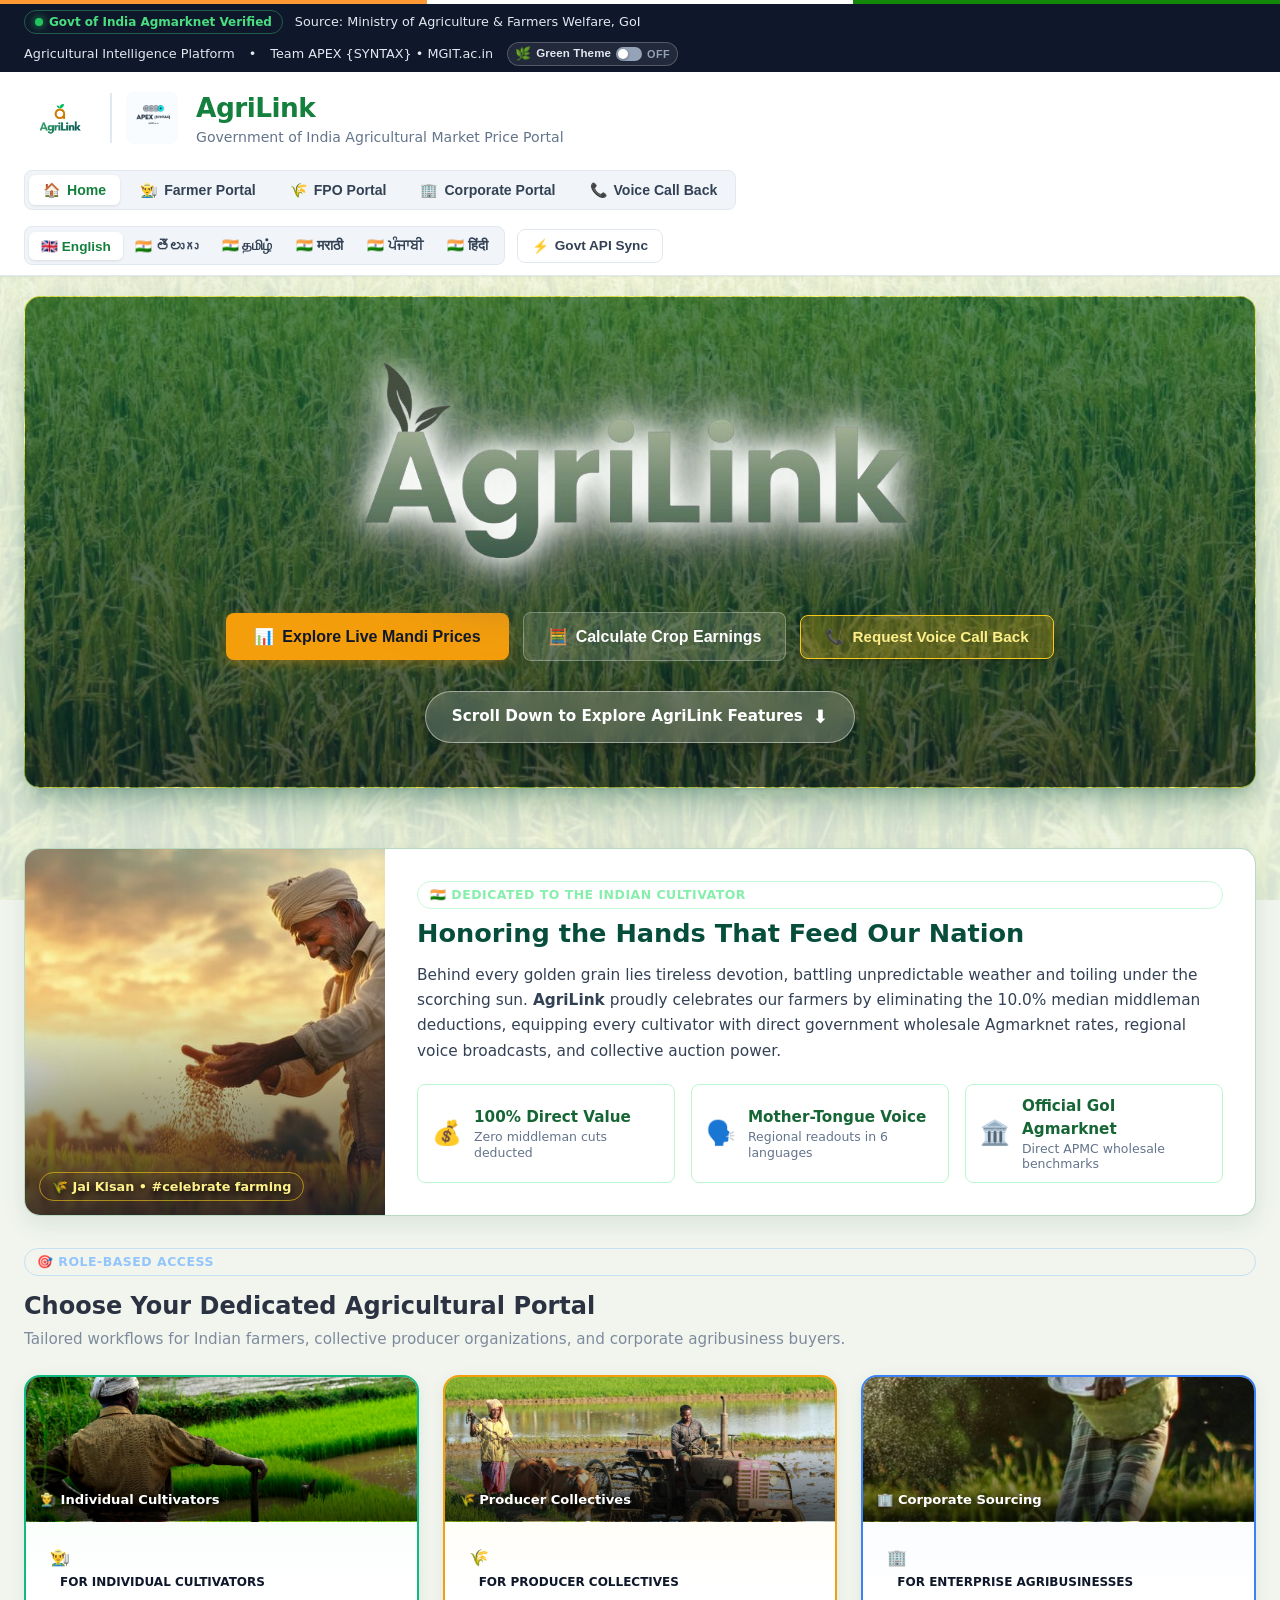
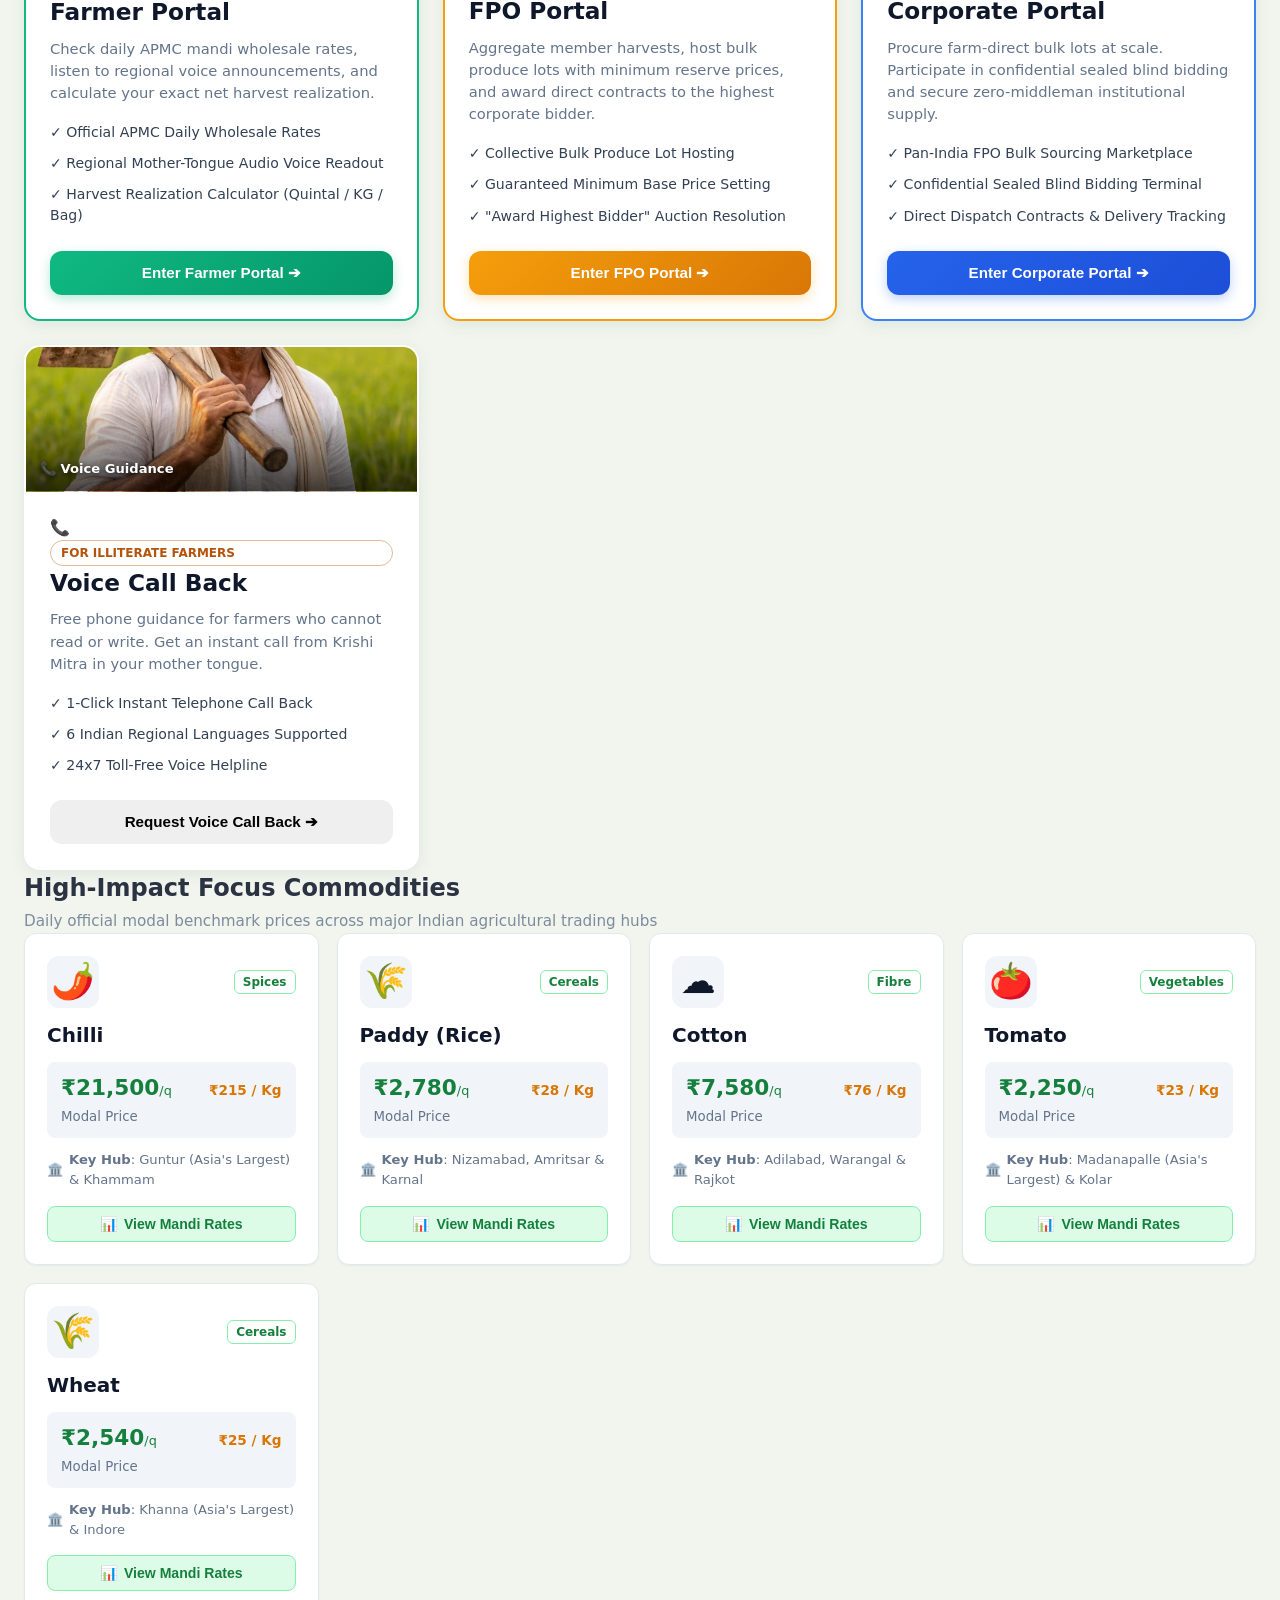
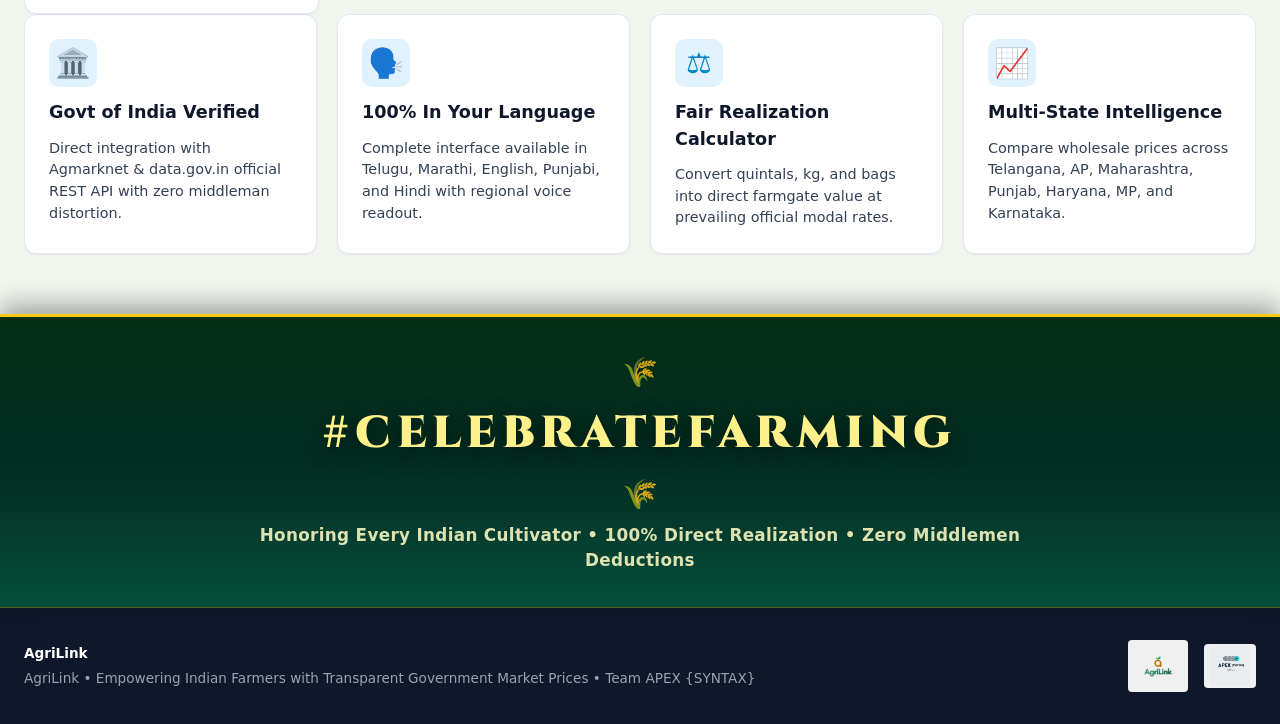
==== public/index.html @ b5159825 "Initial commit: AgriLink multilingual mandi price portal for SIH 2026 Full-stack Python stdlib serve" ====
<!DOCTYPE html>
<html lang="en">
<head>
  <meta charset="UTF-8">
  <meta name="viewport" content="width=device-width, initial-scale=1.0">
  <title>AgriLink | Government of India Agricultural Market Price Portal</title>
  <link rel="preconnect" href="https://fonts.googleapis.com">
  <link rel="preconnect" href="https://fonts.gstatic.com" crossorigin>
  <link href="https://fonts.googleapis.com/css2?family=Cinzel:wght@600;700;800;900&family=Lora:ital,wght@0,600;1,600;1,700&family=Merriweather:ital,wght@0,700;1,700;1,900&family=Playfair+Display:ital,wght@0,700;0,800;0,900;1,700;1,800;1,900&display=swap" rel="stylesheet">
  <link rel="stylesheet" href="css/style.css">
  <link rel="icon" href="images/agrilink_logo.jpg" type="image/jpeg">
</head>
<body>

  <!-- Indian National Tricolor Ribbon (Govt Portal Header) -->
  <div class="india-tricolor-strip"></div>

  <!-- Site-Wide Reduced-Transparency Background Slideshow using User Photos -->
  <div class="site-bg-slideshow" id="siteBgSlideshow">
    <div class="site-bg-slide active" style="background-image: url('images/paddy_entry_bg.jpg');"></div>
    <div class="site-bg-slide" style="background-image: url('images/paddy_main_bg.jpg');"></div>
    <div class="site-bg-slide" style="background-image: url('images/farmer_golden_harvest.jpg');"></div>
    <div class="site-bg-slide" style="background-image: url('images/farmer_paddy_lookout.jpg');"></div>
    <div class="site-bg-slide" style="background-image: url('images/tractor_bull_plow.jpg');"></div>
    <div class="site-bg-slide" style="background-image: url('images/farmer_sowing_field.jpg');"></div>
    <div class="site-bg-slide" style="background-image: url('images/farmer_portrait_hoe.jpg');"></div>
    <div class="site-bg-overlay"></div>
  </div>

  <!-- Top Announcement Bar -->
  <div class="top-bar">
    <div class="top-bar-left">
      <div class="gov-badge">
        <span class="pulse-dot"></span>
        <span data-i18n="api_status_badge">Govt of India Agmarknet Verified</span>
      </div>
      <span data-i18n="source_label">Source: Ministry of Agriculture & Farmers Welfare, GoI</span>
    </div>
    <div class="top-bar-right">
      <span data-i18n="initiative_badge">Agricultural Intelligence Platform</span>
      <span>•</span>
      <span data-i18n="team_badge">Team APEX {SYNTAX} • MGIT.ac.in</span>
      <button class="top-corner-theme-switch" id="themeSwitchToggle" onclick="toggleGreenTheme()" role="switch" aria-checked="false" title="Green Theme: Turn ON / OFF">
        <span class="mini-leaf">🌿</span>
        <span class="mini-text">Green Theme</span>
        <span class="mini-pill"><span class="mini-knob"></span></span>
        <span class="mini-status" id="miniStatusTextTop">OFF</span>
      </button>
    </div>
  </div>

  <!-- Main Header -->
  <header class="app-header">
    <div class="header-main">
      <div class="branding-group" id="brandHomeClick">
        <div class="brand-logos">
          <img src="images/agrilink_logo.jpg" alt="AgriLink Logo" class="logo-img logo-main">
          <div class="logo-divider"></div>
          <img src="images/apex_syntax_logo.jpg" alt="APEX {SYNTAX} MGIT" class="logo-img logo-sub">
        </div>
        <div class="title-group">
          <h1 data-i18n="app_title">AgriLink</h1>
          <p data-i18n="app_subtitle">Government of India Agricultural Market Price Portal</p>
        </div>
      </div>

      <!-- Navigation Tabs: Dedicated Portals -->
      <nav class="nav-tab-bar">
        <button class="nav-tab active" data-view="home">
          <span>🏠</span> <span data-i18n="nav_home">Home</span>
        </button>
        <button class="nav-tab nav-tab-farmer" data-view="farmer">
          <span>👨‍🌾</span> <span data-i18n="nav_farmer_portal">Farmer Portal</span>
        </button>
        <button class="nav-tab nav-tab-fpo" data-view="fpo">
          <span>🌾</span> <span data-i18n="nav_fpo_portal">FPO Portal</span>
        </button>
        <button class="nav-tab nav-tab-corporate" data-view="corporate">
          <span>🏢</span> <span data-i18n="nav_corporate_portal">Corporate Portal</span>
        </button>
        <button class="nav-tab nav-tab-callback" data-view="callback">
          <span>📞</span> <span data-i18n="nav_callback">Voice Call Back</span>
        </button>
      </nav>

      <div class="header-actions">
        <!-- 6-Language Selector -->
        <div class="lang-selector-wrapper">
          <button class="lang-btn active" data-lang="en">🇬🇧 English</button>
          <button class="lang-btn" data-lang="te">🇮🇳 తెలుగు</button>
          <button class="lang-btn" data-lang="ta">🇮🇳 தமிழ்</button>
          <button class="lang-btn" data-lang="mr">🇮🇳 मराठी</button>
          <button class="lang-btn" data-lang="pa">🇮🇳 ਪੰਜਾਬੀ</button>
          <button class="lang-btn" data-lang="hi">🇮🇳 हिंदी</button>
        </div>

        <button class="action-btn-header" id="btnOpenSync">
          ⚡ <span data-i18n="live_sync_btn">Govt API Sync</span>
        </button>

        <!-- Hidden compatibility hooks -->
        <button id="btnThemeDefault" onclick="setAppTheme('default')" style="display:none;"></button>
        <button id="btnThemeGreen" onclick="setAppTheme('green')" style="display:none;"></button>
        <span class="theme-switcher-group" style="display:none;"></span>
      </div>
    </div>
  </header>

  <!-- Main Content -->
  <main class="container">

    <!-- ============================================================ -->
    <!-- VIEW 1: HOME PAGE                                            -->
    <!-- ============================================================ -->
    <section id="view-home" class="page-view">
      
      <!-- Entry Page Hero with Paddy Photo Background & Centered Title -->
      <div class="entry-hero-banner" id="entryPageHero" style="background-image: url('images/paddy_entry_bg.jpg');">
        <!-- Reduced-Transparency Background Slideshow (changes every 5s) -->
        <div class="hero-bg-slideshow" id="heroBgSlideshow">
          <div class="hero-bg-slide active" style="background-image: url('images/paddy_entry_bg.jpg');"></div>
          <div class="hero-bg-slide" style="background-image: url('images/paddy_main_bg.jpg');"></div>
          <div class="hero-bg-slide" style="background-image: url('images/farmer_golden_harvest.jpg');"></div>
          <div class="hero-bg-slide" style="background-image: url('images/farmer_paddy_lookout.jpg');"></div>
          <div class="hero-bg-slide" style="background-image: url('images/tractor_bull_plow.jpg');"></div>
          <div class="hero-bg-slide" style="background-image: url('images/farmer_sowing_field.jpg');"></div>
          <div class="hero-bg-slide" style="background-image: url('images/farmer_portrait_hoe.jpg');"></div>
          <div class="hero-bg-overlay"></div>
        </div>

        <div class="entry-hero-content">
          <!-- Centered Large Official AgriLink Graphic Wordmark over the pictures -->
          <div class="entry-logo-graphic-wrap">
            <img src="images/agrilink_wordmark.png" alt="AgriLink - Official Agricultural Price Portal" class="entry-hero-agrilink-logo">
            <h1 class="visually-hidden">AgriLink</h1>
          </div>

          <div class="hero-actions center-actions" style="margin-top: 28px;">
            <button class="btn-hero-primary" id="btnHeroExplore">
              <span>📊</span> <span data-i18n="btn_explore_prices">Explore Live Mandi Prices</span>
            </button>
            <button class="btn-hero-secondary" id="btnHeroCalc">
              <span>🧮</span> <span data-i18n="btn_open_calculator">Calculate Crop Earnings</span>
            </button>
            <button class="btn-hero-callback" id="btnHeroCallback" onclick="switchView('callback')">
              <span>📞</span> <span data-i18n="btn_hero_callback">Request Voice Call Back</span>
            </button>
          </div>

          <!-- Scroll Down to Features Anchor -->
          <div class="entry-scroll-prompt">
            <a href="#mainFeaturesSection" class="btn-scroll-features" id="btnScrollFeatures">
              <span class="scroll-label" data-i18n="scroll_down_features">Scroll Down to Explore AgriLink Features</span>
              <span class="scroll-bounce-arrow">⬇️</span>
            </a>
          </div>
        </div>
      </div>

      <!-- Main Features Container (Scroll Target) -->
      <div id="mainFeaturesSection" class="main-features-anchor-wrap">

        <!-- Celebrate Farmers Tribute Card featuring Sunset Farmer showering grains -->
        <div class="celebrate-farmers-tribute-card">
          <div class="tribute-photo-col" style="background-image: url('images/farmer_golden_harvest.jpg');">
            <div class="tribute-photo-overlay"></div>
            <span class="tribute-photo-badge">🌾 Jai Kisan • #celebrate farming</span>
          </div>
          <div class="tribute-content-col">
            <div class="badge-tag tag-success" style="display:inline-block; margin-bottom:8px;">🇮🇳 Dedicated to the Indian Cultivator</div>
            <h2 class="tribute-title">Honoring the Hands That Feed Our Nation</h2>
            <p class="tribute-desc">
              Behind every golden grain lies tireless devotion, battling unpredictable weather and toiling under the scorching sun. <strong>AgriLink</strong> proudly celebrates our farmers by eliminating the 10.0% median middleman deductions, equipping every cultivator with direct government wholesale Agmarknet rates, regional voice broadcasts, and collective auction power.
            </p>
            <div class="tribute-highlights-grid">
              <div class="tribute-stat-item">
                <span class="tstat-icon">💰</span>
                <div>
                  <strong>100% Direct Value</strong>
                  <small>Zero middleman cuts deducted</small>
                </div>
              </div>
              <div class="tribute-stat-item">
                <span class="tstat-icon">🗣️</span>
                <div>
                  <strong>Mother-Tongue Voice</strong>
                  <small>Regional readouts in 6 languages</small>
                </div>
              </div>
              <div class="tribute-stat-item">
                <span class="tstat-icon">🏛️</span>
                <div>
                  <strong>Official GoI Agmarknet</strong>
                  <small>Direct APMC wholesale benchmarks</small>
                </div>
              </div>
            </div>
          </div>
        </div>

      <!-- 3 Dedicated User Portals Gateway -->
      <div class="home-section-header" style="margin-top: 32px;">
        <div class="badge-tag tag-primary" style="display:inline-block; margin-bottom:8px;">🎯 Role-Based Access</div>
        <h2 class="home-section-title" data-i18n="portals_heading">Choose Your Dedicated Agricultural Portal</h2>
        <p class="home-section-subtitle" data-i18n="portals_subheading">
          Dedicated, focused environments designed specifically for individual cultivators, farmer producer collectives (FPOs), and corporate institutional buyers.
        </p>
      </div>

      <div class="portals-gateway-grid">
        <!-- Portal 1: Farmer Gateway -->
        <div class="portal-gate-card gate-farmer" onclick="switchView('farmer')">
          <div class="gate-card-photo" style="background-image: url('images/farmer_paddy_lookout.jpg');">
            <span class="gate-photo-caption">👨‍🌾 Individual Cultivators</span>
          </div>
          <div class="gate-content-wrap">
            <div class="gate-icon-wrap">👨‍🌾</div>
            <span class="gate-badge">For Individual Cultivators</span>
            <h3 class="gate-title" data-i18n="portal_farmer_title">Farmer Portal</h3>
            <p class="gate-desc" data-i18n="portal_farmer_desc">Check daily APMC mandi wholesale rates, listen to regional voice announcements, and calculate your exact net harvest realization.</p>
            <ul class="gate-features-list">
              <li>✓ Official APMC Daily Wholesale Rates</li>
              <li>✓ Regional Mother-Tongue Audio Voice Readout</li>
              <li>✓ Harvest Realization Calculator (Quintal / KG / Bag)</li>
            </ul>
            <button class="btn-gate-enter btn-enter-farmer">
              <span data-i18n="btn_enter_farmer">Enter Farmer Portal ➔</span>
            </button>
          </div>
        </div>

        <!-- Portal 2: FPO Gateway -->
        <div class="portal-gate-card gate-fpo" onclick="switchView('fpo')">
          <div class="gate-card-photo" style="background-image: url('images/tractor_bull_plow.jpg');">
            <span class="gate-photo-caption">🌾 Producer Collectives</span>
          </div>
          <div class="gate-content-wrap">
            <div class="gate-icon-wrap">🌾</div>
            <span class="gate-badge">For Producer Collectives</span>
            <h3 class="gate-title" data-i18n="portal_fpo_title">FPO Portal</h3>
            <p class="gate-desc" data-i18n="portal_fpo_desc">Aggregate member harvests, host bulk produce lots with minimum reserve prices, and award direct contracts to the highest corporate bidder.</p>
            <ul class="gate-features-list">
              <li>✓ Collective Bulk Produce Lot Hosting</li>
              <li>✓ Guaranteed Minimum Base Price Setting</li>
              <li>✓ "Award Highest Bidder" Auction Resolution</li>
            </ul>
            <button class="btn-gate-enter btn-enter-fpo">
              <span data-i18n="btn_enter_fpo">Enter FPO Portal ➔</span>
            </button>
          </div>
        </div>

        <!-- Portal 3: Corporate Gateway -->
        <div class="portal-gate-card gate-corporate" onclick="switchView('corporate')">
          <div class="gate-card-photo" style="background-image: url('images/farmer_sowing_field.jpg');">
            <span class="gate-photo-caption">🏢 Corporate Sourcing</span>
          </div>
          <div class="gate-content-wrap">
            <div class="gate-icon-wrap">🏢</div>
            <span class="gate-badge">For Enterprise Agribusinesses</span>
            <h3 class="gate-title" data-i18n="portal_corporate_title">Corporate Portal</h3>
            <p class="gate-desc" data-i18n="portal_corporate_desc">Procure farm-direct bulk lots at scale. Participate in confidential sealed blind bidding and secure zero-middleman institutional supply.</p>
            <ul class="gate-features-list">
              <li>✓ Pan-India FPO Bulk Sourcing Marketplace</li>
              <li>✓ Confidential Sealed Blind Bidding Terminal</li>
              <li>✓ Direct Dispatch Contracts & Delivery Tracking</li>
            </ul>
            <button class="btn-gate-enter btn-enter-corporate">
              <span data-i18n="btn_enter_corporate">Enter Corporate Portal ➔</span>
            </button>
          </div>
        </div>

        <!-- Portal 4: Voice Call Back Gateway -->
        <div class="portal-gate-card gate-callback" onclick="switchView('callback')">
          <div class="gate-card-photo" style="background-image: url('images/farmer_portrait_hoe.jpg');">
            <span class="gate-photo-caption">📞 Voice Guidance</span>
          </div>
          <div class="gate-content-wrap">
            <div class="gate-icon-wrap">📞</div>
            <span class="gate-badge badge-callback">For Illiterate Farmers</span>
            <h3 class="gate-title" data-i18n="nav_callback">Voice Call Back</h3>
            <p class="gate-desc">Free phone guidance for farmers who cannot read or write. Get an instant call from Krishi Mitra in your mother tongue.</p>
            <ul class="gate-features-list">
              <li>✓ 1-Click Instant Telephone Call Back</li>
              <li>✓ 6 Indian Regional Languages Supported</li>
              <li>✓ 24x7 Toll-Free Voice Helpline</li>
            </ul>
            <button class="btn-gate-enter btn-enter-callback">
              <span>Request Voice Call Back ➔</span>
            </button>
          </div>
        </div>
      </div>

      <!-- Featured Crops Showcase -->
      <div class="home-section-header">
        <h2 class="home-section-title" data-i18n="featured_crops_title">High-Impact Focus Commodities</h2>
        <p class="home-section-subtitle" data-i18n="featured_crops_subtitle">Daily official modal benchmark prices across major Indian agricultural trading hubs</p>
      </div>

      <div class="featured-crops-grid">
        <!-- Chilli Card -->
        <div class="featured-crop-card">
          <div class="featured-crop-card-top">
            <div class="featured-crop-icon">🌶️</div>
            <span class="featured-crop-badge">Spices</span>
          </div>
          <h3 class="featured-crop-name" data-crop-name="Chilli">Chilli</h3>
          <div class="featured-crop-price-box">
            <div>
              <div class="featured-crop-price">₹21,500<span style="font-size:0.8rem; font-weight:normal;">/q</span></div>
              <small style="color:var(--text-muted);">Modal Price</small>
            </div>
            <div class="featured-crop-kg">₹215 / Kg</div>
          </div>
          <div class="featured-crop-hub">
            <span>🏛️</span>
            <span><strong data-i18n="key_mandi_label">Key Hub</strong>: Guntur (Asia's Largest) & Khammam</span>
          </div>
          <button class="btn-card-action" onclick="goToCropPrices('Chilli')">
            <span>📊</span> <span data-i18n="view_mandi_rates">View Mandi Rates</span>
          </button>
        </div>

        <!-- Paddy Card -->
        <div class="featured-crop-card">
          <div class="featured-crop-card-top">
            <div class="featured-crop-icon">🌾</div>
            <span class="featured-crop-badge">Cereals</span>
          </div>
          <h3 class="featured-crop-name" data-crop-name="Paddy">Paddy (Rice)</h3>
          <div class="featured-crop-price-box">
            <div>
              <div class="featured-crop-price">₹2,780<span style="font-size:0.8rem; font-weight:normal;">/q</span></div>
              <small style="color:var(--text-muted);">Modal Price</small>
            </div>
            <div class="featured-crop-kg">₹28 / Kg</div>
          </div>
          <div class="featured-crop-hub">
            <span>🏛️</span>
            <span><strong data-i18n="key_mandi_label">Key Hub</strong>: Nizamabad, Amritsar & Karnal</span>
          </div>
          <button class="btn-card-action" onclick="goToCropPrices('Paddy')">
            <span>📊</span> <span data-i18n="view_mandi_rates">View Mandi Rates</span>
          </button>
        </div>

        <!-- Cotton Card -->
        <div class="featured-crop-card">
          <div class="featured-crop-card-top">
            <div class="featured-crop-icon">☁️</div>
            <span class="featured-crop-badge">Fibre</span>
          </div>
          <h3 class="featured-crop-name" data-crop-name="Cotton">Cotton</h3>
          <div class="featured-crop-price-box">
            <div>
              <div class="featured-crop-price">₹7,580<span style="font-size:0.8rem; font-weight:normal;">/q</span></div>
              <small style="color:var(--text-muted);">Modal Price</small>
            </div>
            <div class="featured-crop-kg">₹76 / Kg</div>
          </div>
          <div class="featured-crop-hub">
            <span>🏛️</span>
            <span><strong data-i18n="key_mandi_label">Key Hub</strong>: Adilabad, Warangal & Rajkot</span>
          </div>
          <button class="btn-card-action" onclick="goToCropPrices('Cotton')">
            <span>📊</span> <span data-i18n="view_mandi_rates">View Mandi Rates</span>
          </button>
        </div>

        <!-- Tomato Card -->
        <div class="featured-crop-card">
          <div class="featured-crop-card-top">
            <div class="featured-crop-icon">🍅</div>
            <span class="featured-crop-badge">Vegetables</span>
          </div>
          <h3 class="featured-crop-name" data-crop-name="Tomato">Tomato</h3>
          <div class="featured-crop-price-box">
            <div>
              <div class="featured-crop-price">₹2,250<span style="font-size:0.8rem; font-weight:normal;">/q</span></div>
              <small style="color:var(--text-muted);">Modal Price</small>
            </div>
            <div class="featured-crop-kg">₹23 / Kg</div>
          </div>
          <div class="featured-crop-hub">
            <span>🏛️</span>
            <span><strong data-i18n="key_mandi_label">Key Hub</strong>: Madanapalle (Asia's Largest) & Kolar</span>
          </div>
          <button class="btn-card-action" onclick="goToCropPrices('Tomato')">
            <span>📊</span> <span data-i18n="view_mandi_rates">View Mandi Rates</span>
          </button>
        </div>

        <!-- Wheat Card -->
        <div class="featured-crop-card">
          <div class="featured-crop-card-top">
            <div class="featured-crop-icon">🌾</div>
            <span class="featured-crop-badge">Cereals</span>
          </div>
          <h3 class="featured-crop-name" data-crop-name="Wheat">Wheat</h3>
          <div class="featured-crop-price-box">
            <div>
              <div class="featured-crop-price">₹2,540<span style="font-size:0.8rem; font-weight:normal;">/q</span></div>
              <small style="color:var(--text-muted);">Modal Price</small>
            </div>
            <div class="featured-crop-kg">₹25 / Kg</div>
          </div>
          <div class="featured-crop-hub">
            <span>🏛️</span>
            <span><strong data-i18n="key_mandi_label">Key Hub</strong>: Khanna (Asia's Largest) & Indore</span>
          </div>
          <button class="btn-card-action" onclick="goToCropPrices('Wheat')">
            <span>📊</span> <span data-i18n="view_mandi_rates">View Mandi Rates</span>
          </button>
        </div>
      </div>

      <!-- Core Features / Innovations -->
      <div class="pillars-grid">
        <div class="pillar-card">
          <div class="pillar-icon">🏛️</div>
          <h3 class="pillar-title" data-i18n="feature_gov_title">Govt of India Verified</h3>
          <p class="pillar-desc" data-i18n="feature_gov_desc">
            Direct integration with Agmarknet & data.gov.in official REST API with zero middleman distortion.
          </p>
        </div>

        <div class="pillar-card">
          <div class="pillar-icon">🗣️</div>
          <h3 class="pillar-title" data-i18n="feature_lang_title">100% In Your Language</h3>
          <p class="pillar-desc" data-i18n="feature_lang_desc">
            Complete interface available in Telugu, Marathi, English, Punjabi, and Hindi with regional voice readout.
          </p>
        </div>

        <div class="pillar-card">
          <div class="pillar-icon">⚖️</div>
          <h3 class="pillar-title" data-i18n="feature_calc_title">Fair Realization Calculator</h3>
          <p class="pillar-desc" data-i18n="feature_calc_desc">
            Convert quintals, kg, and bags into direct farmgate value at prevailing official modal rates.
          </p>
        </div>

        <div class="pillar-card">
          <div class="pillar-icon">📈</div>
          <h3 class="pillar-title" data-i18n="feature_fair_title">Multi-State Intelligence</h3>
          <p class="pillar-desc" data-i18n="feature_fair_desc">
            Compare wholesale prices across Telangana, AP, Maharashtra, Punjab, Haryana, MP, and Karnataka.
          </p>
        </div>
      </div>
    </div>

    </section>

    <!-- ============================================================ -->
    <!-- PORTAL 1: INDIVIDUAL FARMER PORTAL                           -->
    <!-- ============================================================ -->
    <section id="view-farmer" class="page-view hidden">
      <!-- Portal Header Banner with Farmer Lookout Photo Background -->
      <div class="portal-header-card theme-farmer" style="background-image: url('images/farmer_paddy_lookout.jpg');">
        <div class="portal-badge-row">
          <span class="badge-tag tag-success">👨‍🌾 Individual Cultivator Portal</span>
          <span class="badge-tag tag-primary">🏛️ Official APMC Wholesale Prices</span>
          <span class="badge-tag tag-accent">🗣️ Regional Voice Announcements</span>
        </div>
        <h2 class="portal-heading" data-i18n="portal_farmer_title">Farmer Price Intelligence & Earnings Calculator</h2>
        <p class="portal-subtext" data-i18n="portal_farmer_desc">
          Official daily wholesale prices across APMC mandis powered by the Ministry of Agriculture & Farmers Welfare, GoI. Listen to voice announcements in your mother tongue and calculate your exact farm-gate realization.
        </p>
      </div>

      <!-- Quick Crop Selection Pill Bar -->
      <div class="crop-pill-bar">
        <span class="crop-pill-label" data-i18n="filter_by_crop">Quick Select Crop:</span>
        <div id="cropPillsContainer" style="display:inline-flex; gap:10px;">
          <!-- Dynamically populated -->
        </div>
      </div>

      <!-- Filters Section -->
      <div class="filters-card">
        <h2 style="font-size: 1.05rem; font-weight: 700; color: var(--text-dark);" data-i18n="filters_heading">Search & Mandi Filters</h2>
        <div class="filters-grid">
          <div class="form-group">
            <label class="form-label" data-i18n="search_placeholder">Search</label>
            <input type="text" class="form-input" id="searchInput" placeholder="Search mandi, district, variety..." data-i18n-placeholder="search_placeholder">
          </div>

          <div class="form-group">
            <label class="form-label" data-i18n="select_commodity">Commodity</label>
            <select class="form-select" id="commoditySelect">
              <!-- Populated -->
            </select>
          </div>

          <div class="form-group">
            <label class="form-label" data-i18n="select_state">State</label>
            <select class="form-select" id="stateSelect">
              <!-- Populated -->
            </select>
          </div>

          <div class="form-group">
            <label class="form-label" data-i18n="select_district">District</label>
            <select class="form-select" id="districtSelect" disabled>
              <option value="all" data-i18n="all_districts">All Districts</option>
            </select>
          </div>

          <div class="form-group">
            <label class="form-label" data-i18n="sort_by">Sort By</label>
            <select class="form-select" id="sortSelect">
              <option value="modal_price_desc" data-i18n="sort_modal_desc">Modal Price: High to Low</option>
              <option value="modal_price_asc" data-i18n="sort_modal_asc">Modal Price: Low to High</option>
              <option value="market_asc" data-i18n="sort_market_asc">Market Name (A-Z)</option>
            </select>
          </div>
        </div>

        <div class="filter-actions">
          <button class="btn-secondary" id="btnReset">
            <span>↺</span> <span data-i18n="reset_filters">Reset Filters</span>
          </button>
          <button class="btn-primary" id="btnExport">
            <span>📥</span> <span data-i18n="export_csv">Export CSV</span>
          </button>
        </div>
      </div>

      <!-- Mandi Prices Data Table -->
      <div class="table-container">
        <div class="table-header-bar">
          <div class="table-title-wrap">
            <h3 data-i18n="nav_prices">Live Government Mandi Wholesale Rates</h3>
            <span class="records-count-badge" id="recordsCountText">Loading mandi records...</span>
          </div>
          <div style="font-size: 0.8rem; color: var(--text-muted); display: flex; align-items: center; gap: 6px;">
            <span>🟢</span> <span data-i18n="last_updated">Last Updated: 10 September 2026</span>
          </div>
        </div>

        <div class="table-wrapper">
          <table class="data-table">
            <thead>
              <tr>
                <th data-i18n="th_commodity">Commodity</th>
                <th data-i18n="th_state_district">State & District</th>
                <th data-i18n="th_mandi">Mandi Market</th>
                <th data-i18n="th_variety">Variety</th>
                <th data-i18n="th_date">Arrival Date</th>
                <th data-i18n="th_min_price">Min Price (₹/q)</th>
                <th data-i18n="th_max_price">Max Price (₹/q)</th>
                <th data-i18n="th_modal_price" style="color: var(--primary);">Modal Price (₹/q)</th>
                <th data-i18n="th_unit_price">Price (₹/Kg)</th>
                <th data-i18n="th_spread">Spread</th>
                <th data-i18n="th_action">Audio Voice</th>
              </tr>
            </thead>
            <tbody id="mandiTableBody">
              <!-- Rendered dynamically -->
            </tbody>
          </table>
        </div>
      </div>

      <!-- Embedded Farmer Harvest Earnings & Middlemen Cost Calculator -->
      <div class="calculator-panel" style="margin-top: 28px;">
        <div class="home-section-header">
          <div class="badge-tag tag-success" style="display:inline-block; margin-bottom:6px;">🧮 <span data-i18n="calc_tool_badge">Farmer Realization & Middleman Loss Calculator</span></div>
          <h2 class="home-section-title" data-i18n="calc_title">Farmer Earnings & Market-Cost Calculator</h2>
          <p class="home-section-subtitle" data-i18n="calc_desc">Calculate your true harvest realization and see exactly how much is deducted by traditional middlemen commissions versus direct fair marketing.</p>
        </div>

        <div class="calc-grid-layout">
          <div class="calc-inputs-col">
            <div class="form-group">
              <label class="form-label" data-i18n="calc_select_mandi">Select Mandi & Crop</label>
              <select class="form-select" id="calcMandiSelect">
                <!-- Populated dynamically -->
              </select>
            </div>

            <div style="display: grid; grid-template-columns: 1fr 1fr; gap: 14px;">
              <div class="form-group">
                <label class="form-label" data-i18n="calc_weight">Enter Quantity</label>
                <input type="number" class="form-input" id="calcQuantity" value="25" min="1" step="0.5">
              </div>

              <div class="form-group">
                <label class="form-label" data-i18n="calc_unit">Unit</label>
                <select class="form-select" id="calcUnitSelect">
                  <option value="quintal" data-i18n="calc_unit_quintal">Quintals (100 kg)</option>
                  <option value="kg" data-i18n="calc_unit_kg">Kilograms (kg)</option>
                  <option value="bag" data-i18n="calc_unit_bag">Bags (50 kg)</option>
                </select>
              </div>
            </div>

            <!-- Middleman & Market-Cost Commission Configuration (Median Default) -->
            <div class="calc-commission-box">
              <div class="commission-box-header">
                <span class="commission-box-title" data-i18n="calc_middleman_header">⚖️ Middleman & Market Cost Commissions</span>
                <span class="badge-tag tag-accent" id="calcCommissionBadge">Median APMC Cost: 10.0%</span>
              </div>
              
              <div class="commission-presets-row">
                <button type="button" class="btn-comm-preset active" data-rate="10.0" id="btnCommMedian">
                  <span data-i18n="comm_preset_median">APMC Median (10.0%)</span>
                </button>
                <button type="button" class="btn-comm-preset" data-rate="6.0" id="btnCommLow">
                  <span data-i18n="comm_preset_low">Direct Mandi (6.0%)</span>
                </button>
                <button type="button" class="btn-comm-preset" data-rate="15.0" id="btnCommHigh">
                  <span data-i18n="comm_preset_high">Unorganized Middleman (15.0%)</span>
                </button>
              </div>

              <div class="commission-breakdown-list">
                <div class="comm-item">
                  <span data-i18n="comm_item_agent">Commission Agent (Middleman) Fee (Median 5.0%)</span>
                  <strong id="calcAgentFeeVal">-₹0</strong>
                </div>
                <div class="comm-item">
                  <span data-i18n="comm_item_cess">APMC Mandi Fee & Market Cess (Median 2.0%)</span>
                  <strong id="calcCessVal">-₹0</strong>
                </div>
                <div class="comm-item">
                  <span data-i18n="comm_item_hamali">Hamali, Weighing & Unloading (Median 1.5%)</span>
                  <strong id="calcHamaliVal">-₹0</strong>
                </div>
                <div class="comm-item">
                  <span data-i18n="comm_item_transit">Transport & Brokerage Margin (Median 1.5%)</span>
                  <strong id="calcTransitVal">-₹0</strong>
                </div>
                <div class="comm-item comm-total-row">
                  <strong data-i18n="comm_total_deduction">Total Middleman & Market Cost Loss</strong>
                  <strong id="calcTotalDeductionVal" style="color:#dc2626;">-₹0</strong>
                </div>
              </div>
            </div>
          </div>

          <!-- Comparative Realization Container -->
          <div class="calc-comparative-container">
            <!-- Traditional System Card -->
            <div class="calc-route-card traditional-route">
              <div class="route-header">
                <span class="route-icon">❌</span>
                <div>
                  <h4 data-i18n="traditional_route_title">Traditional Middleman Channel</h4>
                  <span class="route-subtitle" data-i18n="traditional_route_subtitle">After median commission cuts & mandi fees</span>
                </div>
              </div>
              <div class="route-payout text-red" id="calcTraditionalPayout">₹0</div>
              <div class="route-loss-tag" id="calcMiddlemanLossTag">
                <span data-i18n="loss_to_middlemen">Lost to Middlemen:</span> <strong id="calcLossVal">₹0</strong>
              </div>
            </div>

            <!-- AgriLink Fair Direct Realization Card -->
            <div class="calc-route-card agrilink-route">
              <div class="route-header">
                <span class="route-icon">🟢</span>
                <div>
                  <h4 data-i18n="agrilink_route_title">AgriLink Direct Fair Realization</h4>
                  <span class="route-subtitle" data-i18n="agrilink_route_subtitle">100% full official government modal benchmark</span>
                </div>
              </div>
              <div class="route-payout text-green" id="calcTotalVal">₹0</div>
              <div class="calc-result-rate" id="calcAppliedRate">-</div>
              <div class="route-gain-pill" id="calcFarmerSavingsPill">
                🎉 <span data-i18n="farmer_savings_label">Extra retained in farmer's pocket:</span> <strong id="calcSavingsVal">+₹0</strong>
              </div>
              <small style="color: #166534; font-size: 0.8rem; margin-top: 8px; display: block;" data-i18n="calc_net_note">
                Direct farm-gate benchmark without commission cuts
              </small>
            </div>
          </div>
        </div>

        <!-- Farmer Advocacy & Sweat-Value Card featuring smiling farmer photo -->
        <div class="calc-farmer-advocate-card">
          <div class="farmer-advocate-img-col" style="background-image: url('images/farmer_portrait_hoe.jpg');">
            <span class="farmer-advocate-tag">🇮🇳 Annadata First</span>
          </div>
          <div class="farmer-advocate-body">
            <div class="badge-tag tag-success" style="display:inline-block; margin-bottom: 6px;">🌱 100% Direct APMC Mandi Benchmark</div>
            <h4 class="farmer-advocate-title">Protecting Every Rupee of Your Hard-Earned Sweat</h4>
            <p class="farmer-advocate-desc">Unregulated commission agents and market intermediaries shave off an estimated <strong>10.0% median deductions</strong> from every quintal. AgriLink empowers cultivators with instant transparent wholesale benchmarks to protect your rightful harvest income.</p>
          </div>
        </div>
      </div>

      <!-- Bottom Section: Agricultural Field Highlights & Canopy Photo Gallery -->
      <div class="bottom-canopy-info-section" id="bottomCanopySection">
        <div class="home-section-header">
          <div class="badge-tag tag-primary" style="display:inline-block; margin-bottom: 6px;">🌾 Field Imagery & Agmarknet Canopy</div>
          <h2 class="home-section-title">Agricultural Highlights & Field Canopy</h2>
          <p class="home-section-subtitle">Real-time agricultural coverage, verified mandi intelligence, and authentic field photography across India's heartland.</p>
        </div>

        <!-- Carousel Indicator Badges for 6 photos -->
        <div class="hero-slideshow-badges center-badges bottom-gallery-badges">
          <div class="hero-slide-badge active" data-slide="0">
            <span>🌾</span> <span data-i18n="photo_tag_1">Paddy & Golden Crop Canopy</span>
          </div>
          <div class="hero-slide-badge" data-slide="1">
            <span>🌅</span> <span data-i18n="photo_tag_6">Sunset Golden Harvest</span>
          </div>
          <div class="hero-slide-badge" data-slide="2">
            <span>👨‍🌾</span> <span data-i18n="photo_tag_2">Farmer Mandi Vigilance</span>
          </div>
          <div class="hero-slide-badge" data-slide="3">
            <span>🚜</span> <span data-i18n="photo_tag_3">FPO Mechanization</span>
          </div>
          <div class="hero-slide-badge" data-slide="4">
            <span>🌱</span> <span data-i18n="photo_tag_4">Farmgate Sowing</span>
          </div>
          <div class="hero-slide-badge" data-slide="5">
            <span>🇮🇳</span> <span data-i18n="photo_tag_5">Farmer Fair Realization</span>
          </div>
        </div>

        <div class="hero-stats-row center-stats bottom-stats-row">
          <div class="hero-stat-item">
            <span class="hero-stat-num">10+</span>
            <span class="hero-stat-label" data-i18n="hero_stat_crops">Major Crops Tracked</span>
          </div>
          <div class="hero-stat-item">
            <span class="hero-stat-num">45+</span>
            <span class="hero-stat-label" data-i18n="hero_stat_mandis">APMC Mandis Covered</span>
          </div>
          <div class="hero-stat-item">
            <span class="hero-stat-num">6</span>
            <span class="hero-stat-label" data-i18n="hero_stat_languages">Indian Languages Supported</span>
          </div>
          <div class="hero-stat-item">
            <span class="hero-stat-num">100%</span>
            <span class="hero-stat-label" data-i18n="hero_stat_zero_cut">Transparent Benchmark</span>
          </div>
        </div>
      </div>
    </section>

    <!-- ============================================================ -->
    <!-- PORTAL 2: FPO (FARMER PRODUCER ORGANISATION) PORTAL          -->
    <!-- ============================================================ -->
    <section id="view-fpo" class="page-view hidden">
      <!-- FPO Header Banner with Tractor & Bull Plowing Background -->
      <div class="portal-header-card theme-fpo" style="background-image: url('images/tractor_bull_plow.jpg');">
        <div class="portal-badge-row">
          <span class="badge-tag tag-primary">🌾 Producer Collective Command</span>
          <span class="badge-tag tag-success">📦 Collective Bulk Produce Aggregation</span>
          <span class="badge-tag tag-accent">🏆 "Award Highest Bidder" Engine</span>
        </div>
        <div class="bidding-headline-wrap">
          <div>
            <h2 class="portal-heading" data-i18n="portal_fpo_title">FPO Bulk Aggregation & Auction Command Center</h2>
            <p class="portal-subtext" data-i18n="portal_fpo_desc">
              Aggregate harvest lots from member farmers, establish guaranteed minimum reserve prices, track sealed corporate blind bids, and award lots directly to highest bidders with zero middleman deductions.
            </p>
          </div>
          <button class="btn-host-produce" id="btnOpenHostModal">
            <span>➕</span> <span data-i18n="btn_host_produce">Host Bulk Produce (FPO)</span>
          </button>
        </div>

        <!-- FPO Stats Bar -->
        <div class="bidding-stats-grid">
          <div class="bidding-stat-card">
            <div class="bstat-icon">📦</div>
            <div class="bstat-content">
              <span class="bstat-val" id="statActiveLots">0</span>
              <span class="bstat-label" data-i18n="bstat_active_lots">Active Bulk Lots</span>
            </div>
          </div>
          <div class="bidding-stat-card">
            <div class="bstat-icon">⚖️</div>
            <div class="bstat-content">
              <span class="bstat-val" id="statTotalQuantity">0 Qtl</span>
              <span class="bstat-label" data-i18n="bstat_total_qty">Volume on Bid</span>
            </div>
          </div>
          <div class="bidding-stat-card">
            <div class="bstat-icon">🔒</div>
            <div class="bstat-content">
              <span class="bstat-val" id="statSealedBids">0</span>
              <span class="bstat-label" data-i18n="bstat_sealed_bids">Blind Bids Received</span>
            </div>
          </div>
          <div class="bidding-stat-card">
            <div class="bstat-icon">🏆</div>
            <div class="bstat-content">
              <span class="bstat-val" id="statAwardedLots">0</span>
              <span class="bstat-label" data-i18n="bstat_awarded_lots">Lots Awarded</span>
            </div>
          </div>
        </div>
      </div>

      <!-- FPO Reserve Price Intelligence Benchmark -->
      <div class="fpo-benchmark-strip">
        <div class="fpo-bench-header">
          <span>🏛️</span>
          <strong>Govt Agmarknet Price Guidance (Reference to set your FPO Minimum Reserve Price):</strong>
        </div>
        <div class="fpo-bench-crops">
          <span class="fpo-crop-pill">🌶️ Chilli: ₹21,500/q</span>
          <span class="fpo-crop-pill">🌾 Paddy (Basmati): ₹4,200/q</span>
          <span class="fpo-crop-pill">☁️ Cotton: ₹7,450/q</span>
          <span class="fpo-crop-pill">🍅 Tomato: ₹2,250/q</span>
          <span class="fpo-crop-pill">🌾 Wheat: ₹3,150/q</span>
        </div>
      </div>

      <!-- FPO Auction Management Toolbar -->
      <div class="bidding-toolbar">
        <div class="btoolbar-left">
          <div class="bfilter-group">
            <label data-i18n="filter_crop">Commodity:</label>
            <select id="fpoCropFilter" class="filter-select">
              <option value="all" data-i18n="filter_all_crops">All Bulk Crops</option>
              <option value="Chilli">Chilli (మిర్చి / மிளகாய் / मिर्च)</option>
              <option value="Paddy">Paddy (వరి / நெல் / धान)</option>
              <option value="Cotton">Cotton (పత్తి / பருத்தி / कपास)</option>
              <option value="Tomato">Tomato (టమోటా / தக்காளி / टमाटर)</option>
              <option value="Wheat">Wheat (గోధుమలు / கோதுமை / गेहूं)</option>
            </select>
          </div>
          <div class="bfilter-group">
            <label data-i18n="filter_status">Status:</label>
            <select id="fpoStatusFilter" class="filter-select">
              <option value="all" data-i18n="filter_all_status">All Statuses</option>
              <option value="OPEN" data-i18n="status_open">Active Bidding (Open)</option>
              <option value="AWARDED" data-i18n="status_awarded">Awarded to Highest Bidder</option>
            </select>
          </div>
        </div>
        <div class="btoolbar-right">
          <span class="bidding-mode-indicator">
            <span class="pulse-dot"></span> <span>FPO Auction Management Mode</span>
          </span>
        </div>
      </div>

      <!-- FPO Lots Grid (Shows lots with 'Award Highest Bidder' control) -->
      <div class="bidding-grid" id="fpoLotsGrid">
        <!-- Rendered dynamically -->
      </div>
    </section>

    <!-- ============================================================ -->
    <!-- PORTAL 3: CORPORATE BUYER & AGRIBUSINESS PORTAL              -->
    <!-- ============================================================ -->
    <section id="view-corporate" class="page-view hidden">
      <!-- Corporate Header Banner with Farmer Sowing Field Background -->
      <div class="portal-header-card theme-corporate" style="background-image: url('images/farmer_sowing_field.jpg');">
        <div class="portal-badge-row">
          <span class="badge-tag tag-accent">🏢 Institutional Procurement</span>
          <span class="badge-tag tag-primary">🔒 Sealed Blind Bidding Terminal</span>
          <span class="badge-tag tag-success">📜 Direct Farm Sourcing Contracts</span>
        </div>
        <h2 class="portal-heading" data-i18n="portal_corporate_title">Corporate Bulk Procurement & Sealed Bidding Terminal</h2>
        <p class="portal-subtext" data-i18n="portal_corporate_desc">
          Institutional buyers, food processors, and agro-exporters (ITC, Adani Wilmar, BigBasket, Reliance Retail, Everest Spices) procure bulk farm lots directly from verified FPOs through sealed blind bidding.
        </p>

        <!-- Corporate Procurement Stats -->
        <div class="bidding-stats-grid">
          <div class="bidding-stat-card">
            <div class="bstat-icon">🏛️</div>
            <div class="bstat-content">
              <span class="bstat-val" id="corpStatFpos">12+</span>
              <span class="bstat-label">Verified FPO Partners</span>
            </div>
          </div>
          <div class="bidding-stat-card">
            <div class="bstat-icon">⚖️</div>
            <div class="bstat-content">
              <span class="bstat-val" id="corpStatVolume">4,500+ Qtl</span>
              <span class="bstat-label">Bulk Volume Available</span>
            </div>
          </div>
          <div class="bidding-stat-card">
            <div class="bstat-icon">🔒</div>
            <div class="bstat-content">
              <span class="bstat-val">Sealed</span>
              <span class="bstat-label">Confidential Blind Bids</span>
            </div>
          </div>
          <div class="bidding-stat-card">
            <div class="bstat-icon">🤝</div>
            <div class="bstat-content">
              <span class="bstat-val">0%</span>
              <span class="bstat-label">Intermediary Commission</span>
            </div>
          </div>
        </div>
      </div>

      <!-- Corporate Filter Toolbar -->
      <div class="bidding-toolbar">
        <div class="btoolbar-left">
          <div class="bfilter-group">
            <label data-i18n="filter_crop">Procurement Commodity:</label>
            <select id="corporateCropFilter" class="filter-select">
              <option value="all" data-i18n="filter_all_crops">All Bulk Crops</option>
              <option value="Chilli">Chilli (మిర్చి / மிளகாய் / मिर्च)</option>
              <option value="Paddy">Paddy (వరి / நெல் / धान)</option>
              <option value="Cotton">Cotton (పత్తి / பருத்தி / कपास)</option>
              <option value="Tomato">Tomato (టమోటా / தக்காளி / टमाटर)</option>
              <option value="Wheat">Wheat (గోధుమలు / கோதுமை / गेहूं)</option>
            </select>
          </div>
          <div class="bfilter-group">
            <label data-i18n="filter_status">Procurement Status:</label>
            <select id="corporateStatusFilter" class="filter-select">
              <option value="all" data-i18n="filter_all_status">All Statuses</option>
              <option value="OPEN" data-i18n="status_open">Active Bidding (Open)</option>
              <option value="AWARDED" data-i18n="status_awarded">Awarded Contracts</option>
            </select>
          </div>
        </div>
        <div class="btoolbar-right">
          <span class="bidding-mode-indicator">
            <span class="pulse-dot"></span> <span data-i18n="blind_mode_tag">Blind Bidding Mode Active</span>
          </span>
        </div>
      </div>

      <!-- Corporate Sourcing Lots Grid -->
      <div class="bidding-grid" id="corporateLotsGrid">
        <!-- Rendered dynamically -->
      </div>
    </section>

    <!-- ============================================================ -->
    <!-- TAB / PORTAL 4: VOICE CALL BACK FOR ILLITERATE FARMERS       -->
    <!-- ============================================================ -->
    <section id="view-callback" class="page-view hidden">
      <!-- Portal Header Banner with Farmer Portrait Background -->
      <div class="portal-header-card theme-callback" style="background-image: url('images/farmer_portrait_hoe.jpg');">
        <div class="portal-badge-row">
          <span class="badge-tag tag-success">📞 Free Telephone Voice Guidance</span>
          <span class="badge-tag tag-primary">🗣️ 6 Regional Indian Languages</span>
          <span class="badge-tag tag-accent">🟢 2-Minute Response Guaranteed</span>
        </div>
        <div class="bidding-headline-wrap">
          <div>
            <h2 class="portal-heading" data-i18n="callback_main_heading">Farmer Voice Call Back & Assisted Website Portal</h2>
            <p class="portal-subtext" data-i18n="callback_subtext">
              Can't read or write? Don't worry! Enter your mobile number below or dial our toll-free helpline. Our AgriLink Krishi Mitra will call you in 2 minutes and guide you step-by-step in your mother tongue.
            </p>
          </div>
        </div>
      </div>

      <!-- Main Illiterate Farmer Voice Assistance Form Card -->
      <div class="callback-tab-card">
        <div class="callback-card-hero-row">
          <div class="callback-icon-circle">
            <span class="phone-pulse-icon">📞</span>
          </div>
          <div>
            <div class="callback-badge-pill" style="margin-bottom: 6px;">
              <span>🎙️</span>
              <span data-i18n="callback_badge_tag">Free Voice Assistance for Every Farmer • చదువురాని అన్నదాతల సహాయ కేంద్రం</span>
            </div>
            <h3 style="font-size: 1.55rem; font-weight: 800; color: #0f172a; margin: 0 0 6px 0;">Request an Instant Voice Guidance Call Back</h3>
            <p style="font-size: 0.94rem; color: #475569; margin: 0;">No reading or writing required. An assistant speaks directly to you on your mobile phone.</p>
          </div>
        </div>

        <form class="callback-tab-form" id="farmerCallbackForm" onsubmit="event.preventDefault(); requestFarmerCallback();" style="margin-top: 24px;">
          <div class="callback-tab-form-grid">
            <div class="form-group">
              <label class="form-label" style="font-weight: 700;">📱 Your 10-Digit Mobile Number *</label>
              <div class="callback-input-group" style="width: 100%;">
                <span class="input-country-code">🇮🇳 +91</span>
                <input type="tel" id="farmerPhoneInput" class="callback-tel-input" style="width: 100%;" placeholder="Enter 10-Digit Mobile Number" maxlength="10" pattern="[0-9]{10}" required data-i18n-placeholder="placeholder_phone">
              </div>
            </div>

            <div class="form-group">
              <label class="form-label" style="font-weight: 700;">🗣️ Select Preferred Mother Tongue *</label>
              <select id="farmerLangSelect" class="callback-select" style="width: 100%; height: 48px; background: #ffffff; color: #0f172a; border: 2px solid #cbd5e1;">
                <option value="te">🗣️ Telugu (తెలుగు - ఆంధ్ర / తెలంగాణ)</option>
                <option value="hi">🗣️ Hindi (हिंदी)</option>
                <option value="ta">🗣️ Tamil (தமிழ்)</option>
                <option value="mr">🗣️ Marathi (मराठी)</option>
                <option value="pa">🗣️ Punjabi (ਪੰਜਾਬੀ)</option>
                <option value="en">🗣️ English</option>
              </select>
            </div>
          </div>

          <div style="display: flex; gap: 14px; flex-wrap: wrap; margin-top: 16px;">
            <button type="submit" class="btn-request-call" id="btnRequestCallback" style="flex: 1; min-width: 220px; justify-content: center; height: 52px; font-size: 1.05rem;">
              <span>📲</span> <span data-i18n="btn_request_callback">Request Call Back Now</span>
            </button>

            <button type="button" class="btn-listen-audio" id="btnListenAudioGuide" onclick="speakAudioCallbackGuide()" style="height: 52px; font-size: 0.96rem; background: #fef3c7; color: #92400e; border: 1.5px solid #f59e0b;" title="Click to hear spoken explanation in your language">
              <span>🔊</span> <span data-i18n="btn_listen_guide">Hear in Voice (వినండి)</span>
            </button>
          </div>

          <!-- Toast Alert Container for Confirmation -->
          <div id="callbackToast" class="callback-toast" style="display: none; margin-top: 18px;"></div>
        </form>

        <!-- Direct Toll-Free Helpline Banner -->
        <div class="tollfree-spotlight-box" style="margin-top: 24px;">
          <div class="tf-icon">☎️</div>
          <div class="tf-body">
            <h4 style="margin: 0 0 4px 0; font-size: 1.15rem; color: #064e3b;"><span data-i18n="label_toll_free">Toll-Free Voice Helpline:</span> <a href="tel:18002474546" class="tollfree-num">1800-AGRI-LINK (1800-247-4546)</a></h4>
            <p style="margin: 0; font-size: 0.88rem; color: #334155;">Available 24x7 from any mobile or landline across India. Zero balance needed.</p>
          </div>
        </div>
      </div>

      <!-- Simple 3-Step Illustrated Guide for Illiterate Farmers -->
      <div class="callback-steps-container">
        <h3 style="font-size: 1.25rem; font-weight: 800; color: var(--text-dark); text-align: center; margin-bottom: 20px;">
          How Voice Call Back Works (ఎలా పనిచేస్తుంది)
        </h3>
        <div class="callback-steps-grid">
          <div class="callback-step-card">
            <div class="cstep-num">1️⃣</div>
            <div class="cstep-icon">📱</div>
            <h4>Enter Mobile Number</h4>
            <p>Type your 10-digit phone number above or dial our toll-free number from any mobile or keypad phone.</p>
          </div>

          <div class="callback-step-card">
            <div class="cstep-num">2️⃣</div>
            <div class="cstep-icon">📞</div>
            <h4>Receive Call in 2 Minutes</h4>
            <p>Our automated Krishi Mitra connects to your phone in your selected regional mother tongue.</p>
          </div>

          <div class="callback-step-card">
            <div class="cstep-num">3️⃣</div>
            <div class="cstep-icon">🗣️</div>
            <h4>Listen to Mandi Prices</h4>
            <p>Tell the assistant your crop and nearest market. You will hear the live wholesale rates spoken aloud.</p>
          </div>
        </div>
      </div>
    </section>

  </main>

  <!-- Government API Sync Modal -->
  <div class="modal-backdrop" id="syncModal">
    <div class="modal-content">
      <div class="modal-header">
        <h3 data-i18n="modal_title">Government of India (data.gov.in) API Sync</h3>
        <button class="modal-close-icon" id="btnCloseSync">&times;</button>
      </div>
      <div class="modal-body">
        <p style="font-size: 0.88rem; color: var(--text-body);" data-i18n="modal_desc">
          Direct integration with Ministry of Agriculture Agmarknet REST API.
        </p>

        <div class="form-group">
          <label class="form-label" data-i18n="modal_key_label">data.gov.in API Key (Optional):</label>
          <input type="text" class="form-input" id="apiKeyInput" placeholder="Enter API Key or leave empty for local cache..." data-i18n-placeholder="modal_key_placeholder">
        </div>

        <div id="apiSyncStatus" style="font-size: 0.85rem; font-weight: 600;"></div>
      </div>
      <div class="modal-footer">
        <button class="btn-secondary" id="btnModalClose" data-i18n="modal_close_btn">Close</button>
        <button class="btn-primary" id="btnSubmitSync" data-i18n="modal_sync_btn">Fetch Live Records</button>
      </div>
    </div>
  </div>

  <!-- FPO Host Produce Modal -->
  <div class="modal-backdrop" id="fpoHostModal">
    <div class="modal-content modal-lg">
      <div class="modal-header">
        <h3 data-i18n="modal_host_title">Host Bulk Produce for Bidding (FPO Portal)</h3>
        <button class="modal-close-icon" id="btnCloseHostModal">&times;</button>
      </div>
      <div class="modal-body">
        <p style="font-size: 0.88rem; color: var(--text-body); margin-bottom: 1rem;" data-i18n="modal_host_desc">
          List aggregated harvest produce with a guaranteed minimum base price. Verified corporate buyers can bid blind for your lot.
        </p>

        <form id="fpoHostForm" class="grid-form">
          <div class="form-group">
            <label class="form-label" data-i18n="label_fpo_name">FPO / Farmer Producer Organisation Name *</label>
            <input type="text" class="form-input" id="hostFpoName" required placeholder="e.g., Warangal Rythu Sahakari FPO">
          </div>
          <div class="form-group">
            <label class="form-label" data-i18n="label_fpo_reg">FPO Registration / License No.</label>
            <input type="text" class="form-input" id="hostFpoReg" placeholder="e.g., FPO/TS/WGL/2023/891">
          </div>

          <div class="form-group">
            <label class="form-label" data-i18n="label_commodity">Select Commodity *</label>
            <select class="form-select" id="hostCommodity" required>
              <option value="Chilli">Chilli (మిర్చి / மிளகாய் / मिर्च)</option>
              <option value="Paddy">Paddy (వరి / நெல் / धान)</option>
              <option value="Cotton">Cotton (పత్తి / பருத்தி / कपास)</option>
              <option value="Tomato">Tomato (టమోటా / தக்காளி / टमाटर)</option>
              <option value="Wheat">Wheat (గోధుమలు / கோதுமை / गेहूं)</option>
            </select>
          </div>
          <div class="form-group">
            <label class="form-label" data-i18n="label_variety">Variety / Grade Specifications *</label>
            <input type="text" class="form-input" id="hostVariety" required placeholder="e.g., Teja Special / Grade A / Basmati 1121">
          </div>

          <div class="form-group">
            <label class="form-label" data-i18n="label_state">State *</label>
            <input type="text" class="form-input" id="hostState" required placeholder="e.g., Telangana / Punjab / AP">
          </div>
          <div class="form-group">
            <label class="form-label" data-i18n="label_district">District & APMC Yard Location *</label>
            <input type="text" class="form-input" id="hostDistrict" required placeholder="e.g., Warangal - Enumamula Mandi Yard">
          </div>

          <div class="form-group">
            <label class="form-label" data-i18n="label_quantity">Total Bulk Quantity (Quintals) *</label>
            <input type="number" class="form-input" id="hostQuantity" required min="10" placeholder="e.g., 500">
          </div>
          <div class="form-group">
            <label class="form-label" data-i18n="label_min_price">Set Minimum Base Price (₹ per Quintal) *</label>
            <input type="number" class="form-input" id="hostMinPrice" required min="500" placeholder="e.g., 22000">
            <small style="color: var(--text-muted); font-size: 0.78rem;">Corporates cannot bid lower than this reserve price.</small>
          </div>

          <div class="form-group full-width">
            <label class="form-label" data-i18n="label_closing_days">Bidding Duration (Days)</label>
            <select class="form-select" id="hostClosingDays">
              <option value="2">2 Days (Express Auction)</option>
              <option value="3" selected>3 Days (Standard Auction)</option>
              <option value="5">5 Days (Extended Window)</option>
            </select>
          </div>
        </form>

        <div id="hostFormStatus" style="font-size: 0.85rem; font-weight: 600; margin-top: 10px;"></div>
      </div>
      <div class="modal-footer">
        <button class="btn-secondary" id="btnCloseHostModalBtn" data-i18n="modal_close_btn">Cancel</button>
        <button class="btn-primary" id="btnSubmitHostProduce" data-i18n="btn_publish_lot">🚀 Publish Lot for Bidding</button>
      </div>
    </div>
  </div>

  <!-- Corporate Blind Bid Modal -->
  <div class="modal-backdrop" id="corporateBidModal">
    <div class="modal-content">
      <div class="modal-header">
        <h3 data-i18n="modal_bid_title">Submit Sealed Blind Bid (Corporate Buyer)</h3>
        <button class="modal-close-icon" id="btnCloseBidModal">&times;</button>
      </div>
      <div class="modal-body">
        <div class="bid-lot-summary-card" id="bidLotSummary">
          <!-- Populated dynamically with target lot details -->
        </div>

        <form id="corporateBidForm">
          <input type="hidden" id="bidTargetLotId">

          <div class="form-group">
            <label class="form-label" data-i18n="label_company_name">Corporate Entity / Enterprise Name *</label>
            <input type="text" class="form-input" id="bidCompanyName" required placeholder="e.g., ITC Agri Business / Adani Wilmar / BigBasket">
          </div>

          <div class="form-group">
            <label class="form-label" data-i18n="label_buyer_rep">Procurement Lead / Representative *</label>
            <input type="text" class="form-input" id="bidBuyerName" required placeholder="e.g., Rajesh Kumar (Head of Sourcing)">
          </div>

          <div class="form-group">
            <label class="form-label" data-i18n="label_gstin">GSTIN / Corporate CIN *</label>
            <input type="text" class="form-input" id="bidGstin" required placeholder="e.g., 36AAACI1681G1Z4">
          </div>

          <div class="form-group">
            <label class="form-label">
              <span data-i18n="label_blind_bid_price">Your Blind Bid Price (₹ per Quintal) *</span>
              <span id="bidMinPriceGuide" style="color: #166534; font-weight: 700; float: right;"></span>
            </label>
            <input type="number" class="form-input" id="bidPriceInput" required min="1" placeholder="Enter bid amount...">
          </div>

          <div class="bid-calc-preview">
            <span class="preview-label" data-i18n="label_total_bid_val">Total Contract Procurement Value:</span>
            <span class="preview-val" id="bidTotalContractVal">₹0</span>
          </div>

          <div class="blind-bid-notice">
            <span>🔒</span>
            <small data-i18n="blind_bid_notice">
              <strong>Sealed Blind Bidding:</strong> Other corporate buyers cannot see your bid price. When the auction closes, the system awards the lot to the highest bidder.
            </small>
          </div>
        </form>

        <div id="bidFormStatus" style="font-size: 0.85rem; font-weight: 600; margin-top: 10px;"></div>
      </div>
      <div class="modal-footer">
        <button class="btn-secondary" id="btnCloseBidModalBtn" data-i18n="modal_close_btn">Cancel</button>
        <button class="btn-primary" id="btnSubmitBlindBid" data-i18n="btn_submit_sealed_bid">🔒 Submit Sealed Blind Bid</button>
      </div>
    </div>
  </div>

  <!-- Extreme Bottom #CELEBRATEFARMING Tribute Banner -->
  <div class="extreme-bottom-celebrate-strip" id="extremeBottomCelebrate">
    <div class="extreme-celebrate-inner">
      <span class="extreme-flourish">🌾</span>
      <h2 class="extreme-hash-title">#CELEBRATEFARMING</h2>
      <span class="extreme-flourish">🌾</span>
      <p class="extreme-hash-sub" data-i18n="slogan_celebrate_farming_sub">
        Honoring Every Indian Cultivator • 100% Direct Realization • Zero Middlemen Deductions
      </p>
    </div>
  </div>

  <!-- Footer -->
  <footer class="app-footer">
    <div class="footer-content">
      <div>
        <p style="font-weight: 700; color: #ffffff; margin-bottom: 4px;" data-i18n="app_title">AgriLink</p>
        <p data-i18n="footer_text">AgriLink • Empowering Indian Farmers with Transparent Government Market Prices • Team APEX {SYNTAX}</p>
      </div>

      <div class="footer-logos">
        <img src="images/agrilink_logo.jpg" alt="AgriLink" class="footer-logo" style="height: 52px;">
        <img src="images/apex_syntax_logo.jpg" alt="APEX {SYNTAX}" class="footer-logo" style="height: 44px;">
      </div>
    </div>
  </footer>

  <!-- Scripts -->
  <script src="js/i18n.js"></script>
  <script src="js/app.js"></script>
</body>
</html>
---- public/css/style.css ----
@import url('https://fonts.googleapis.com/css2?family=Cinzel:wght@600;700;800;900&family=Lora:ital,wght@0,600;1,600;1,700&family=Merriweather:ital,wght@0,700;1,700;1,900&family=Playfair+Display:ital,wght@0,700;0,800;0,900;1,700;1,800;1,900&display=swap');

:root {
  --primary: #15803d;
  --primary-hover: #166534;
  --primary-light: #dcfce7;
  --primary-border: #86efac;
  
  --secondary: #d97706;
  --secondary-light: #fef3c7;
  
  --accent: #0284c7;
  --accent-light: #e0f2fe;
  
  --bg-main: #f8fafc;
  --bg-card: #ffffff;
  --bg-muted: #f1f5f9;
  
  --text-dark: #0f172a;
  --text-body: #334155;
  --text-muted: #64748b;
  --text-light: #94a3b8;
  
  --border: #e2e8f0;
  --border-strong: #cbd5e1;
  
  --shadow-sm: 0 1px 2px 0 rgb(0 0 0 / 0.05);
  --shadow: 0 4px 6px -1px rgb(0 0 0 / 0.1), 0 2px 4px -2px rgb(0 0 0 / 0.1);
  --shadow-lg: 0 10px 15px -3px rgb(0 0 0 / 0.1), 0 4px 6px -4px rgb(0 0 0 / 0.1);
  
  --radius: 12px;
  --radius-sm: 8px;
  --radius-lg: 16px;
  
  --font-family: system-ui, -apple-system, BlinkMacSystemFont, 'Segoe UI', Roboto, 'Noto Sans', 'Gautami', 'Mukta', 'Raavi', sans-serif;
}

* {
  box-sizing: border-box;
  margin: 0;
  padding: 0;
}

/* Indian National Tricolor Ribbon (Official GoI Portal Styling) */
.india-tricolor-strip {
  height: 4px;
  width: 100%;
  background: linear-gradient(90deg, #FF9933 0%, #FF9933 33.33%, #FFFFFF 33.33%, #FFFFFF 66.66%, #138808 66.66%, #138808 100%);
  position: relative;
  z-index: 100;
}

body {
  font-family: var(--font-family);
  background-color: #f1f5ee; /* Warm earthy agricultural government tint instead of sterile stark white */
  color: var(--text-dark);
  line-height: 1.5;
  -webkit-font-smoothing: antialiased;
  min-height: 100vh;
  display: flex;
  flex-direction: column;
}

/* Top Announcement Bar */
.top-bar {
  background: #0f172a;
  color: #e2e8f0;
  font-size: 0.8rem;
  padding: 6px 24px;
  display: flex;
  justify-content: space-between;
  align-items: center;
  flex-wrap: wrap;
  gap: 8px;
}

.top-bar-left {
  display: flex;
  align-items: center;
  gap: 12px;
}

.top-bar-right {
  display: flex;
  align-items: center;
  gap: 14px;
}

.gov-badge {
  display: inline-flex;
  align-items: center;
  gap: 6px;
  background: transparent;
  color: #4ade80;
  padding: 2px 10px;
  border-radius: 999px;
  border: 1px solid rgba(74, 222, 128, 0.35);
  font-weight: 600;
  font-size: 0.75rem;
}

.gov-badge .pulse-dot {
  width: 8px;
  height: 8px;
  border-radius: 50%;
  background-color: #22c55e;
  box-shadow: 0 0 8px #22c55e;
  animation: pulse 2s infinite;
}

@keyframes pulse {
  0% { opacity: 1; transform: scale(1); }
  50% { opacity: 0.4; transform: scale(1.3); }
  100% { opacity: 1; transform: scale(1); }
}

/* Header & Navigation */
header.app-header {
  background-color: #ffffff;
  border-bottom: 1px solid var(--border);
  position: sticky;
  top: 0;
  z-index: 50;
  box-shadow: var(--shadow-sm);
}

.header-main {
  max-width: 1400px;
  margin: 0 auto;
  padding: 10px 24px;
  display: flex;
  justify-content: space-between;
  align-items: center;
  flex-wrap: wrap;
  gap: 16px;
}

.branding-group {
  display: flex;
  align-items: center;
  gap: 18px;
  cursor: pointer;
}

.brand-logos {
  display: flex;
  align-items: center;
  gap: 14px;
}

.logo-img {
  object-fit: contain;
  border-radius: 8px;
  transition: transform 0.2s ease;
}

.logo-main {
  height: 72px;
}

.logo-sub {
  height: 52px;
}

.logo-img:hover {
  transform: scale(1.04);
}

.logo-divider {
  width: 2px;
  height: 50px;
  background-color: var(--border);
}

.title-group h1 {
  font-size: 1.65rem;
  font-weight: 900;
  color: #15803d;
  display: flex;
  align-items: center;
  gap: 8px;
  letter-spacing: -0.02em;
}

.title-group p {
  font-size: 0.88rem;
  color: var(--text-muted);
}

/* Navigation Tabs */
.nav-tab-bar {
  display: flex;
  align-items: center;
  gap: 6px;
  background: var(--bg-muted);
  border: 1px solid var(--border);
  border-radius: var(--radius-sm);
  padding: 4px;
}

.nav-tab {
  background: transparent;
  border: none;
  padding: 7px 14px;
  border-radius: 6px;
  font-size: 0.88rem;
  font-weight: 600;
  color: var(--text-body);
  cursor: pointer;
  transition: all 0.15s ease;
  display: flex;
  align-items: center;
  gap: 6px;
}

.nav-tab:hover {
  color: var(--text-dark);
  background: rgba(255, 255, 255, 0.6);
}

.nav-tab.active {
  background: #ffffff;
  color: var(--primary);
  box-shadow: 0 1px 3px rgba(0, 0, 0, 0.1);
}

.header-actions {
  display: flex;
  align-items: center;
  gap: 12px;
  flex-wrap: wrap;
}

/* Language Selector */
.lang-selector-wrapper {
  display: flex;
  align-items: center;
  background: var(--bg-muted);
  border: 1px solid var(--border);
  border-radius: var(--radius-sm);
  padding: 4px;
}

.lang-btn {
  background: transparent;
  border: none;
  padding: 6px 12px;
  border-radius: 6px;
  font-size: 0.85rem;
  font-weight: 600;
  color: var(--text-body);
  cursor: pointer;
  transition: all 0.15s ease;
  display: flex;
  align-items: center;
  gap: 4px;
}

.lang-btn:hover {
  color: var(--text-dark);
  background: rgba(255, 255, 255, 0.6);
}

.lang-btn.active {
  background: #ffffff;
  color: var(--primary);
  box-shadow: 0 1px 3px rgba(0, 0, 0, 0.1);
}

.action-btn-header {
  background: #ffffff;
  border: 1px solid var(--border);
  color: var(--text-body);
  font-weight: 600;
  font-size: 0.85rem;
  padding: 8px 14px;
  border-radius: var(--radius-sm);
  cursor: pointer;
  display: flex;
  align-items: center;
  gap: 6px;
  transition: all 0.15s ease;
}

.action-btn-header:hover {
  background: var(--bg-muted);
  color: var(--text-dark);
  border-color: var(--border-strong);
}

/* Main Container */
main.container {
  max-width: 1400px;
  margin: 20px auto 60px auto;
  padding: 0 24px;
  display: flex;
  flex-direction: column;
  gap: 28px;
  flex: 1;
  width: 100%;
}

/* Page View Visibility */
.page-view {
  display: flex;
  flex-direction: column;
  gap: 28px;
  animation: fadeIn 0.25s ease-in-out;
}

.page-view.hidden {
  display: none;
}

@keyframes fadeIn {
  from { opacity: 0; transform: translateY(4px); }
  to { opacity: 1; transform: translateY(0); }
}

/* ================================================================ */
/* HOME PAGE STYLES                                                 */
/* ================================================================ */

/* ================================================================ */
/* ENTRY PAGE HERO BANNER (CENTERED TITLE & CELEBRATE FARMERS)      */
/* ================================================================ */

.entry-hero-banner {
  background-color: #064e3b;
  background-image: url('../images/paddy_entry_bg.jpg');
  background-size: cover;
  background-position: center;
  color: #ffffff;
  border-radius: var(--radius-lg);
  padding: 56px 36px 44px 36px;
  box-shadow: 0 20px 35px -5px rgba(6, 78, 59, 0.3), 0 10px 15px -5px rgba(6, 78, 59, 0.2);
  position: relative;
  overflow: hidden;
  display: flex;
  flex-direction: column;
  align-items: center;
  justify-content: center;
  text-align: center;
  border: 1px solid rgba(254, 240, 138, 0.35);
  margin-bottom: 32px;
}

.entry-hero-banner .hero-bg-overlay {
  background: linear-gradient(180deg, rgba(6, 78, 59, 0.68) 0%, rgba(15, 23, 42, 0.72) 100%);
}

.entry-hero-content {
  max-width: 960px;
  margin: 0 auto;
  display: flex;
  flex-direction: column;
  align-items: center;
  text-align: center;
  gap: 16px;
  position: relative;
  z-index: 2;
  width: 100%;
}

.hero-govt-masthead-center {
  display: flex;
  justify-content: center;
  align-items: center;
  width: 100%;
  margin-bottom: 4px;
}

.hero-govt-badge {
  display: inline-flex;
  align-items: center;
  gap: 8px;
  background: transparent;
  border: 1px solid rgba(250, 204, 21, 0.55);
  color: #fef08a;
  padding: 6px 16px;
  border-radius: 999px;
  font-size: 0.76rem;
  font-weight: 700;
  letter-spacing: 0.05em;
  text-transform: uppercase;
}

.hero-emblem-icon {
  font-size: 1rem;
}

/* Visually Hidden Helper */
.visually-hidden {
  position: absolute;
  width: 1px;
  height: 1px;
  padding: 0;
  margin: -1px;
  overflow: hidden;
  clip: rect(0, 0, 0, 0);
  white-space: nowrap;
  border: 0;
}

/* Centered Official AgriLink Graphic Logo Over Pictures (No White Background Box) */
.entry-logo-graphic-wrap {
  display: inline-flex;
  align-items: center;
  justify-content: center;
  background: transparent;
  backdrop-filter: none;
  -webkit-backdrop-filter: none;
  padding: 6px 0 2px 0;
  border-radius: 0;
  box-shadow: none;
  border: none;
  margin: 4px 0 8px 0;
  max-width: 95%;
  transition: transform 0.25s ease;
}

.entry-logo-graphic-wrap:hover {
  transform: scale(1.025);
  box-shadow: none;
}

.entry-hero-agrilink-logo {
  height: 195px;
  max-height: 230px;
  width: auto;
  max-width: 90vw;
  object-fit: contain;
  display: block;
  /* Luminous silhouette glow directly around letters/leaf to stand out crisply on dark/paddy photos without any white background container */
  filter: drop-shadow(0 0 16px rgba(255, 255, 255, 0.98))
          drop-shadow(0 0 38px rgba(255, 255, 255, 0.78))
          drop-shadow(0 6px 28px rgba(0, 0, 0, 0.92))
          brightness(1.22) contrast(1.12);
  transition: transform 0.25s ease, filter 0.25s ease;
}

.entry-hero-agrilink-logo:hover {
  transform: scale(1.02);
  filter: drop-shadow(0 0 22px rgba(255, 255, 255, 1))
          drop-shadow(0 0 46px rgba(255, 255, 255, 0.9))
          drop-shadow(0 8px 32px rgba(0, 0, 0, 0.95))
          brightness(1.28) contrast(1.15);
}

@media (max-width: 768px) {
  .entry-hero-agrilink-logo {
    height: 115px;
    max-height: 140px;
  }
  .entry-logo-graphic-wrap {
    padding: 4px 0;
  }
}

/* Centered AgriLink Main Title (fallback/accessibility) */
.entry-main-title {
  font-size: 4.4rem;
  font-weight: 900;
  letter-spacing: -0.03em;
  line-height: 1.05;
  color: #ffffff;
  opacity: 0.88; /* Reduced opacity of letters */
  text-shadow: 0 4px 24px rgba(0, 0, 0, 0.85), 0 2px 6px rgba(0, 0, 0, 0.9);
  margin: 0;
}

/* ================================================================ */
/* ILLITERATE FARMER CALLBACK ASSISTANCE COMPONENT                   */
/* ================================================================ */
.illiterate-callback-container {
  width: 100%;
  max-width: 820px;
  margin: 10px auto 20px auto;
  z-index: 10;
  position: relative;
}

.callback-card {
  background: rgba(15, 23, 42, 0.86);
  backdrop-filter: blur(14px);
  -webkit-backdrop-filter: blur(14px);
  border: 1.5px solid rgba(250, 204, 21, 0.65);
  border-radius: var(--radius-lg);
  padding: 22px 28px;
  box-shadow: 0 14px 38px rgba(0, 0, 0, 0.55), 0 2px 6px rgba(0, 0, 0, 0.3);
  text-align: center;
  transition: border-color 0.2s ease, box-shadow 0.2s ease;
}

.callback-card:hover {
  border-color: rgba(250, 204, 21, 0.88);
  box-shadow: 0 18px 46px rgba(0, 0, 0, 0.65);
}

.callback-badge-pill {
  display: inline-flex;
  align-items: center;
  gap: 8px;
  background: transparent;
  border: 1px solid rgba(250, 204, 21, 0.55);
  color: #fef08a;
  padding: 4px 16px;
  border-radius: 999px;
  font-size: 0.82rem;
  font-weight: 700;
  letter-spacing: 0.02em;
  margin-bottom: 10px;
}

.pulse-ring {
  display: inline-block;
  animation: pulse-ring-anim 2s infinite ease-in-out;
}

@keyframes pulse-ring-anim {
  0% { transform: scale(1); }
  50% { transform: scale(1.25); }
  100% { transform: scale(1); }
}

.callback-heading {
  font-family: 'Playfair Display', Georgia, serif;
  font-size: 1.65rem;
  font-weight: 800;
  color: #ffffff;
  margin: 0 0 6px 0;
  line-height: 1.25;
  text-shadow: 0 2px 10px rgba(0, 0, 0, 0.6);
}

.callback-subtext {
  font-size: 0.94rem;
  color: rgba(241, 245, 249, 0.92);
  max-width: 680px;
  margin: 0 auto 16px auto;
  line-height: 1.5;
}

.callback-action-row {
  display: flex;
  align-items: center;
  justify-content: center;
  flex-wrap: wrap;
  gap: 10px;
  margin-bottom: 14px;
}

.callback-input-group {
  display: flex;
  align-items: center;
  background: #ffffff;
  border: 2px solid rgba(21, 128, 61, 0.5);
  border-radius: 10px;
  padding: 0 12px;
  box-shadow: 0 2px 8px rgba(0, 0, 0, 0.15);
  height: 48px;
}

.input-country-code {
  font-weight: 700;
  font-size: 0.92rem;
  color: #1e293b;
  margin-right: 8px;
  border-right: 1px solid #cbd5e1;
  padding-right: 8px;
}

.callback-tel-input {
  border: none;
  outline: none;
  font-size: 1rem;
  font-weight: 700;
  color: #0f172a;
  letter-spacing: 0.05em;
  width: 190px;
  background: transparent;
}

.callback-tel-input::placeholder {
  font-weight: 500;
  font-size: 0.85rem;
  color: #94a3b8;
  letter-spacing: normal;
}

.callback-lang-group {
  display: flex;
  align-items: center;
}

.callback-select {
  height: 48px;
  padding: 0 14px;
  border-radius: 10px;
  border: 2px solid rgba(255, 255, 255, 0.35);
  background: rgba(30, 41, 59, 0.95);
  color: #ffffff;
  font-size: 0.9rem;
  font-weight: 700;
  cursor: pointer;
  outline: none;
}

.callback-select option {
  background: #0f172a;
  color: #ffffff;
}

.btn-request-call {
  height: 48px;
  padding: 0 20px;
  background: linear-gradient(135deg, #15803d 0%, #166534 100%);
  color: #ffffff;
  border: none;
  border-radius: 10px;
  font-size: 0.95rem;
  font-weight: 700;
  cursor: pointer;
  display: inline-flex;
  align-items: center;
  gap: 8px;
  box-shadow: 0 4px 14px rgba(21, 128, 61, 0.5);
  transition: all 0.2s ease;
}

.btn-request-call:hover {
  background: linear-gradient(135deg, #16a34a 0%, #15803d 100%);
  transform: translateY(-1px);
  box-shadow: 0 6px 18px rgba(21, 128, 61, 0.6);
}

.btn-listen-audio {
  height: 48px;
  padding: 0 16px;
  background: rgba(245, 158, 11, 0.22);
  border: 1.5px solid #f59e0b;
  color: #fef08a;
  border-radius: 10px;
  font-size: 0.88rem;
  font-weight: 700;
  cursor: pointer;
  display: inline-flex;
  align-items: center;
  gap: 6px;
  transition: all 0.2s ease;
}

.btn-listen-audio:hover {
  background: rgba(245, 158, 11, 0.38);
  transform: translateY(-1px);
}

.callback-footer-info {
  display: flex;
  align-items: center;
  justify-content: space-between;
  flex-wrap: wrap;
  gap: 12px;
  padding-top: 12px;
  border-top: 1px solid rgba(255, 255, 255, 0.12);
  font-size: 0.82rem;
  color: #cbd5e1;
}

.toll-free-link, .tollfree-num {
  color: #fef08a;
  font-weight: 800;
  text-decoration: underline;
}

.callback-toast {
  margin-top: 14px;
  padding: 12px 18px;
  border-radius: 10px;
  background: rgba(20, 83, 45, 0.95);
  border: 1.5px solid #4ade80;
  color: #ffffff;
  font-size: 0.92rem;
  font-weight: 600;
  text-align: left;
  line-height: 1.5;
  box-shadow: 0 6px 20px rgba(0, 0, 0, 0.4);
  animation: fadeInToast 0.3s ease;
}

@keyframes fadeInToast {
  from { opacity: 0; transform: translateY(-6px); }
  to { opacity: 1; transform: translateY(0); }
}

@media (max-width: 768px) {
  .callback-card {
    padding: 16px 14px;
  }
  .callback-heading {
    font-size: 1.3rem;
  }
  .callback-action-row {
    flex-direction: column;
    width: 100%;
  }
  .callback-input-group, .callback-lang-group, .callback-select, .btn-request-call, .btn-listen-audio {
    width: 100%;
  }
  .callback-footer-info {
    flex-direction: column;
    text-align: center;
  }
}

.btn-hero-callback {
  padding: 12px 24px;
  border-radius: var(--radius-sm);
  font-size: 0.95rem;
  font-weight: 700;
  background: rgba(234, 179, 8, 0.22);
  color: #fef08a;
  border: 1.5px solid #facc15;
  cursor: pointer;
  display: inline-flex;
  align-items: center;
  gap: 8px;
  transition: all 0.2s ease;
  box-shadow: 0 4px 14px rgba(0, 0, 0, 0.3);
}

.btn-hero-callback:hover {
  background: rgba(234, 179, 8, 0.38);
  border-color: #fde047;
  color: #ffffff;
  transform: translateY(-2px);
}

/* Voice Call Back Tab Portal Styles */
.callback-tab-card {
  background: #ffffff;
  border-radius: var(--radius-lg);
  padding: 36px;
  margin-bottom: 28px;
  border: 1.5px solid rgba(21, 128, 61, 0.25);
  box-shadow: var(--shadow-md);
}

.callback-card-hero-row {
  display: flex;
  align-items: center;
  gap: 20px;
  padding-bottom: 20px;
  border-bottom: 1px solid var(--border);
}

.callback-icon-circle {
  width: 64px;
  height: 64px;
  border-radius: 50%;
  background: #dcfce7;
  border: 2px solid #86efac;
  display: flex;
  align-items: center;
  justify-content: center;
  font-size: 1.8rem;
  flex-shrink: 0;
}

.phone-pulse-icon {
  display: inline-block;
  animation: pulse-ring-anim 2s infinite ease-in-out;
}

.callback-tab-form-grid {
  display: grid;
  grid-template-columns: 1fr 1fr;
  gap: 20px;
}

.tollfree-spotlight-box {
  display: flex;
  align-items: center;
  gap: 16px;
  background: transparent;
  border: 1.5px solid #a7f3d0;
  border-radius: 12px;
  padding: 16px 20px;
}

.tf-icon {
  font-size: 2rem;
}

.callback-steps-container {
  background: var(--bg-muted);
  border-radius: var(--radius-lg);
  padding: 32px;
  margin-bottom: 32px;
  border: 1px solid var(--border);
}

.callback-steps-grid {
  display: grid;
  grid-template-columns: repeat(auto-fit, minmax(240px, 1fr));
  gap: 20px;
}

.callback-step-card {
  background: #ffffff;
  border-radius: 12px;
  padding: 24px 20px;
  border: 1px solid var(--border);
  text-align: center;
  box-shadow: var(--shadow-sm);
  transition: transform 0.2s ease;
}

.callback-step-card:hover {
  transform: translateY(-2px);
  border-color: var(--primary);
}

.cstep-num {
  font-size: 1.5rem;
  margin-bottom: 8px;
}

.cstep-icon {
  font-size: 2rem;
  margin-bottom: 10px;
}

.callback-step-card h4 {
  font-size: 1.1rem;
  font-weight: 700;
  color: var(--text-dark);
  margin-bottom: 8px;
}

.callback-step-card p {
  font-size: 0.88rem;
  color: var(--text-muted);
  line-height: 1.5;
  margin: 0;
}

@media (max-width: 768px) {
  .callback-card-hero-row {
    flex-direction: column;
    text-align: center;
  }
  .callback-tab-form-grid {
    grid-template-columns: 1fr;
  }
}

/* ================================================================ */
/* BOTTOM SECTION: AGRICULTURAL CANOPY & FIELD HIGHLIGHTS           */
/* ================================================================ */
.bottom-canopy-info-section {
  background: #ffffff;
  border-radius: var(--radius-lg);
  padding: 32px;
  margin: 32px 0 24px 0;
  border: 1.5px solid rgba(21, 128, 61, 0.25);
  box-shadow: 0 8px 24px rgba(6, 78, 59, 0.08);
}

.bottom-gallery-badges {
  margin: 16px 0 24px 0;
}

.bottom-stats-row {
  border-top: 1px solid var(--border);
  padding-top: 20px;
  margin-top: 8px;
}

/* ================================================================ */
/* EXTREME BOTTOM #CELEBRATEFARMING TRIBUTE STRIP                   */
/* ================================================================ */
.extreme-bottom-celebrate-strip {
  width: 100%;
  background: linear-gradient(180deg, #052e16 0%, #022c22 50%, #064e3b 100%);
  border-top: 3px solid #facc15;
  border-bottom: 1px solid rgba(250, 204, 21, 0.3);
  padding: 34px 20px;
  text-align: center;
  box-shadow: 0 -8px 24px rgba(0, 0, 0, 0.35);
  position: relative;
  overflow: hidden;
}

.extreme-celebrate-inner {
  max-width: 1100px;
  margin: 0 auto;
  display: flex;
  flex-direction: column;
  align-items: center;
  justify-content: center;
}

.extreme-hash-title {
  font-family: 'Cinzel', 'Playfair Display', Georgia, serif;
  font-size: 2.8rem;
  font-weight: 900;
  letter-spacing: 0.12em;
  text-transform: uppercase;
  color: #fef08a;
  background: none;
  -webkit-background-clip: unset;
  -webkit-text-fill-color: initial;
  text-shadow: 0 4px 20px rgba(0, 0, 0, 0.6);
  margin: 6px 0;
  display: inline-block;
  transition: transform 0.25s ease;
}

.extreme-hash-title:hover {
  transform: scale(1.03);
}

.extreme-flourish {
  font-size: 1.8rem;
  opacity: 0.85;
}

.extreme-hash-sub {
  font-size: 1.05rem;
  font-weight: 600;
  color: rgba(254, 249, 195, 0.88);
  max-width: 800px;
  margin: 6px auto 0 auto;
  line-height: 1.5;
  letter-spacing: 0.02em;
}

@media (max-width: 768px) {
  .extreme-hash-title {
    font-size: 1.9rem;
    letter-spacing: 0.08em;
  }
  .extreme-hash-sub {
    font-size: 0.9rem;
  }
}

.entry-subtitle {
  font-size: 1.35rem;
  font-weight: 700;
  line-height: 1.35;
  color: rgba(254, 249, 195, 0.84); /* Reduced opacity of letters */
  text-shadow: 0 2px 10px rgba(0, 0, 0, 0.75);
  max-width: 880px;
}

.entry-desc {
  font-size: 1.05rem;
  line-height: 1.6;
  color: rgba(240, 253, 244, 0.80); /* Reduced opacity of letters */
  text-shadow: 0 1px 4px rgba(0, 0, 0, 0.7);
  max-width: 820px;
}

.center-badges {
  justify-content: center;
}

.center-actions {
  justify-content: center;
  margin-top: 4px;
}

.center-stats {
  justify-content: center;
  width: 100%;
  max-width: 860px;
  background: transparent;
  border-radius: var(--radius);
  border: 1px solid rgba(255, 255, 255, 0.25);
  padding: 18px 24px;
}

/* Scroll Down Prompt */
.entry-scroll-prompt {
  display: flex;
  justify-content: center;
  margin-top: 14px;
}

.btn-scroll-features {
  display: inline-flex;
  align-items: center;
  gap: 10px;
  background: rgba(255, 255, 255, 0.18);
  backdrop-filter: blur(10px);
  color: #ffffff;
  text-decoration: none;
  padding: 11px 26px;
  border-radius: 999px;
  font-weight: 700;
  font-size: 0.95rem;
  border: 1.5px solid rgba(255, 255, 255, 0.45);
  transition: all 0.25s ease;
  box-shadow: 0 4px 16px rgba(0, 0, 0, 0.3);
  cursor: pointer;
}

.btn-scroll-features:hover {
  background: rgba(255, 255, 255, 0.28);
  border-color: #fef08a;
  color: #fef08a;
  transform: translateY(2px);
}

.scroll-bounce-arrow {
  display: inline-block;
  animation: bounceArrow 1.6s infinite ease-in-out;
  font-size: 1.15rem;
}

@keyframes bounceArrow {
  0%, 100% { transform: translateY(0); }
  50% { transform: translateY(5px); }
}

/* ================================================================ */
/* CELEBRATE FARMERS TRIBUTE CARD                                   */
/* ================================================================ */

.celebrate-farmers-tribute-card {
  display: grid;
  grid-template-columns: 360px 1fr;
  background: #ffffff;
  border-radius: var(--radius-lg);
  overflow: hidden;
  box-shadow: 0 8px 24px rgba(6, 78, 59, 0.1);
  border: 1.5px solid rgba(21, 128, 61, 0.3);
  margin-bottom: 32px;
  transition: transform 0.25s ease;
}

.celebrate-farmers-tribute-card:hover {
  transform: translateY(-2px);
  box-shadow: 0 12px 28px rgba(6, 78, 59, 0.14);
}

.tribute-photo-col {
  position: relative;
  background-size: cover;
  background-position: center;
  min-height: 260px;
}

.tribute-photo-overlay {
  position: absolute;
  inset: 0;
  background: linear-gradient(180deg, transparent 40%, rgba(15, 23, 42, 0.75) 100%);
}

.tribute-photo-badge {
  position: absolute;
  bottom: 14px;
  left: 14px;
  z-index: 2;
  background: transparent;
  color: #fef08a;
  font-size: 0.8rem;
  font-weight: 700;
  padding: 4px 12px;
  border-radius: 999px;
  border: 1px solid rgba(250, 204, 21, 0.6);
  text-shadow: 0 2px 6px rgba(0, 0, 0, 0.9);
}

.tribute-content-col {
  padding: 32px;
  display: flex;
  flex-direction: column;
  justify-content: center;
}

.tribute-title {
  font-size: 1.6rem;
  font-weight: 800;
  color: #064e3b;
  margin-bottom: 12px;
  line-height: 1.3;
}

.tribute-desc {
  font-size: 0.96rem;
  color: #334155;
  line-height: 1.65;
  margin-bottom: 20px;
}

.tribute-highlights-grid {
  display: grid;
  grid-template-columns: repeat(auto-fit, minmax(180px, 1fr));
  gap: 16px;
}

.tribute-stat-item {
  display: flex;
  align-items: center;
  gap: 12px;
  background: transparent;
  padding: 10px 14px;
  border-radius: var(--radius-sm);
  border: 1px solid #bbf7d0;
}

.tribute-stat-item .tstat-icon {
  font-size: 1.5rem;
}

.tribute-stat-item strong {
  display: block;
  font-size: 0.95rem;
  color: #166534;
}

.tribute-stat-item small {
  display: block;
  font-size: 0.78rem;
  color: #64748b;
  line-height: 1.25;
}

@media (max-width: 868px) {
  .celebrate-farmers-tribute-card {
    grid-template-columns: 1fr;
  }
  .tribute-photo-col {
    height: 220px;
  }
  .entry-main-title {
    font-size: 3rem;
  }
  .entry-slogan-text {
    font-size: 1.25rem;
  }
}

/* Legacy support for hero-banner */
.hero-banner {
  background-color: #064e3b;
  background-image: url('../images/paddy_entry_bg.jpg');
  background-size: cover;
  background-position: center;
  color: #ffffff;
  border-radius: var(--radius-lg);
  padding: 44px 40px;
  box-shadow: 0 20px 30px -5px rgba(6, 78, 59, 0.28), 0 10px 15px -5px rgba(6, 78, 59, 0.2);
  position: relative;
  overflow: hidden;
  display: flex;
  flex-direction: column;
  gap: 20px;
  border: 1px solid rgba(254, 240, 138, 0.3);
}

/* Site-Wide Reduced-Transparency Background Slideshow */
.site-bg-slideshow {
  position: fixed;
  top: 0;
  left: 0;
  width: 100vw;
  height: 100vh;
  z-index: -1;
  pointer-events: none;
  overflow: hidden;
}

.site-bg-slide {
  position: absolute;
  top: 0;
  left: 0;
  width: 100%;
  height: 100%;
  background-size: cover;
  background-position: center;
  opacity: 0;
  transform: scale(1.03);
  transition: opacity 1.2s ease-in-out, transform 5s ease-out;
}

.site-bg-slide.active {
  opacity: 0.38; /* Reduced transparency: user agricultural photos are clearly visible across the entire portal */
  transform: scale(1.0);
}

.site-bg-overlay {
  position: absolute;
  top: 0;
  left: 0;
  width: 100%;
  height: 100%;
  background: radial-gradient(circle at 50% 30%, rgba(246, 248, 242, 0.58) 0%, rgba(235, 242, 230, 0.78) 100%);
}

/* Hero Background Slideshow with Reduced Transparency */
.hero-bg-slideshow {
  position: absolute;
  top: 0;
  left: 0;
  right: 0;
  bottom: 0;
  z-index: 0;
  overflow: hidden;
  pointer-events: none;
}

.hero-bg-slide {
  position: absolute;
  top: 0;
  left: 0;
  right: 0;
  bottom: 0;
  background-size: cover;
  background-position: center;
  opacity: 0;
  transform: scale(1.04);
  transition: opacity 1.2s ease-in-out, transform 5s ease-out;
}

.hero-bg-slide.active {
  opacity: 0.88; /* Boldly visible photo background with minimal transparency as requested */
  transform: scale(1.0);
}

.hero-bg-overlay {
  position: absolute;
  top: 0;
  left: 0;
  right: 0;
  bottom: 0;
  background: linear-gradient(135deg, rgba(6, 78, 59, 0.58) 0%, rgba(15, 23, 42, 0.48) 50%, rgba(20, 83, 45, 0.55) 100%);
}

.hero-banner > * {
  position: relative;
  z-index: 1;
}

/* 5-Second Slideshow Indicator Badges */
.hero-slideshow-badges {
  display: flex;
  gap: 12px;
  flex-wrap: wrap;
  margin: 4px 0 10px 0;
}

.hero-slide-badge {
  display: inline-flex;
  align-items: center;
  gap: 8px;
  background: transparent;
  padding: 6px 14px;
  border-radius: 999px;
  font-size: 0.82rem;
  font-weight: 600;
  color: #dcfce7;
  opacity: 0.85;
  border: 1px solid rgba(255, 255, 255, 0.3);
  cursor: pointer;
  transition: all 0.3s ease;
}

.hero-slide-badge.active {
  background: transparent;
  color: #ffffff;
  opacity: 1;
  border-color: #86efac;
  box-shadow: 0 0 12px rgba(134, 239, 172, 0.45);
  transform: translateY(-2px);
}


.hero-actions {
  display: flex;
  align-items: center;
  gap: 14px;
  flex-wrap: wrap;
}

.btn-hero-primary {
  padding: 14px 28px;
  background: #f59e0b;
  color: #0f172a;
  border: none;
  border-radius: var(--radius-sm);
  font-size: 1rem;
  font-weight: 700;
  cursor: pointer;
  display: inline-flex;
  align-items: center;
  gap: 8px;
  transition: all 0.15s ease;
  box-shadow: 0 4px 12px rgba(245, 158, 11, 0.35);
}

.btn-hero-primary:hover {
  background: #d97706;
  color: #ffffff;
  transform: translateY(-2px);
}

.btn-hero-secondary {
  padding: 14px 24px;
  background: rgba(255, 255, 255, 0.12);
  color: #ffffff;
  border: 1px solid rgba(255, 255, 255, 0.3);
  border-radius: var(--radius-sm);
  font-size: 1rem;
  font-weight: 600;
  cursor: pointer;
  display: inline-flex;
  align-items: center;
  gap: 8px;
  transition: all 0.15s ease;
}

.btn-hero-secondary:hover {
  background: rgba(255, 255, 255, 0.2);
}

.hero-stats-row {
  display: grid;
  grid-template-columns: repeat(auto-fit, minmax(200px, 1fr));
  gap: 16px;
  margin-top: 12px;
  padding-top: 24px;
  border-top: 1px solid rgba(255, 255, 255, 0.15);
}

.hero-stat-item {
  display: flex;
  flex-direction: column;
  gap: 4px;
}

.hero-stat-num {
  font-size: 1.8rem;
  font-weight: 800;
  color: #ffffff;
  opacity: 0.88; /* Reduced opacity of letters */
}

.hero-stat-label {
  font-size: 0.85rem;
  color: #a7f3d0;
  font-weight: 500;
  opacity: 0.78; /* Reduced opacity of letters */
}

/* Featured Crops Section */
.home-section-header {
  display: flex;
  flex-direction: column;
  gap: 4px;
}

.home-section-title {
  font-size: 1.5rem;
  font-weight: 800;
  color: var(--text-dark);
  opacity: 0.88; /* Reduced opacity of letters */
}

.home-section-subtitle {
  font-size: 0.95rem;
  color: var(--text-muted);
  opacity: 0.82; /* Reduced opacity of letters */
}

.featured-crops-grid {
  display: grid;
  grid-template-columns: repeat(auto-fit, minmax(240px, 1fr));
  gap: 18px;
}

.featured-crop-card {
  background: #ffffff;
  border: 1px solid var(--border);
  border-radius: var(--radius);
  padding: 22px;
  box-shadow: var(--shadow-sm);
  display: flex;
  flex-direction: column;
  gap: 12px;
  transition: all 0.2s ease;
  position: relative;
  overflow: hidden;
}

.featured-crop-card:hover {
  transform: translateY(-4px);
  box-shadow: var(--shadow);
  border-color: var(--primary-border);
}

.featured-crop-card-top {
  display: flex;
  justify-content: space-between;
  align-items: center;
}

.featured-crop-icon {
  font-size: 2.2rem;
  background: var(--bg-muted);
  width: 52px;
  height: 52px;
  display: flex;
  align-items: center;
  justify-content: center;
  border-radius: 12px;
}

.featured-crop-badge {
  background: transparent;
  color: var(--primary);
  border: 1px solid var(--primary-border);
  font-size: 0.75rem;
  font-weight: 700;
  padding: 2px 8px;
  border-radius: 6px;
}

.featured-crop-name {
  font-size: 1.25rem;
  font-weight: 700;
  color: var(--text-dark);
}

.featured-crop-price-box {
  background: var(--bg-muted);
  padding: 10px 14px;
  border-radius: var(--radius-sm);
  display: flex;
  justify-content: space-between;
  align-items: baseline;
}

.featured-crop-price {
  font-size: 1.35rem;
  font-weight: 800;
  color: #15803d;
}

.featured-crop-kg {
  font-size: 0.85rem;
  font-weight: 600;
  color: var(--secondary);
}

.featured-crop-hub {
  font-size: 0.82rem;
  color: var(--text-muted);
  display: flex;
  align-items: center;
  gap: 6px;
}

.btn-card-action {
  margin-top: 4px;
  padding: 9px 14px;
  background: var(--primary-light);
  color: var(--primary);
  border: 1px solid var(--primary-border);
  border-radius: var(--radius-sm);
  font-size: 0.88rem;
  font-weight: 700;
  cursor: pointer;
  transition: all 0.15s ease;
  display: flex;
  align-items: center;
  justify-content: center;
  gap: 6px;
}

.featured-crop-card:hover .btn-card-action {
  background: var(--primary);
  color: #ffffff;
}

/* Innovation Features Grid */
.pillars-grid {
  display: grid;
  grid-template-columns: repeat(auto-fit, minmax(260px, 1fr));
  gap: 20px;
}

.pillar-card {
  background: #ffffff;
  border: 1px solid var(--border);
  border-radius: var(--radius);
  padding: 24px;
  box-shadow: var(--shadow-sm);
  display: flex;
  flex-direction: column;
  gap: 12px;
}

.pillar-icon {
  font-size: 1.8rem;
  background: var(--accent-light);
  color: var(--accent);
  width: 48px;
  height: 48px;
  display: flex;
  align-items: center;
  justify-content: center;
  border-radius: 10px;
}

.pillar-title {
  font-size: 1.1rem;
  font-weight: 700;
  color: var(--text-dark);
}

.pillar-desc {
  font-size: 0.9rem;
  color: var(--text-body);
  line-height: 1.5;
}

/* ================================================================ */
/* MANDI PRICES VIEW STYLES                                         */
/* ================================================================ */

/* Quick Crop Filter Bar */
.crop-pill-bar {
  display: flex;
  align-items: center;
  gap: 10px;
  overflow-x: auto;
  padding-bottom: 6px;
}

.crop-pill-bar::-webkit-scrollbar {
  height: 4px;
}
.crop-pill-bar::-webkit-scrollbar-thumb {
  background: var(--border-strong);
  border-radius: 4px;
}

.crop-pill-label {
  font-size: 0.85rem;
  font-weight: 700;
  color: var(--text-muted);
  white-space: nowrap;
  margin-right: 4px;
}

.crop-pill {
  background: #ffffff;
  border: 1px solid var(--border);
  padding: 8px 16px;
  border-radius: 999px;
  font-size: 0.9rem;
  font-weight: 600;
  color: var(--text-body);
  cursor: pointer;
  display: inline-flex;
  align-items: center;
  gap: 8px;
  white-space: nowrap;
  transition: all 0.2s cubic-bezier(0.4, 0, 0.2, 1);
  box-shadow: var(--shadow-sm);
}

.crop-pill:hover {
  border-color: var(--primary-border);
  background: var(--primary-light);
  color: var(--primary);
  transform: translateY(-1px);
}

.crop-pill.active {
  background: var(--primary);
  color: #ffffff;
  border-color: var(--primary);
  box-shadow: 0 4px 10px rgba(21, 128, 61, 0.3);
}

/* Metrics Cards */
.metrics-grid {
  display: grid;
  grid-template-columns: repeat(auto-fit, minmax(240px, 1fr));
  gap: 16px;
}

.metric-card {
  background: #ffffff;
  border: 1px solid var(--border);
  border-radius: var(--radius);
  padding: 20px;
  box-shadow: var(--shadow-sm);
  display: flex;
  flex-direction: column;
  gap: 8px;
  transition: transform 0.15s ease, box-shadow 0.15s ease;
  position: relative;
  overflow: hidden;
}

.metric-card:hover {
  transform: translateY(-2px);
  box-shadow: var(--shadow);
}

.metric-card::before {
  content: "";
  position: absolute;
  top: 0;
  left: 0;
  width: 4px;
  height: 100%;
  background: var(--primary);
}

.metric-card.highest::before { background: #16a34a; }
.metric-card.lowest::before { background: #ea580c; }
.metric-card.mandis::before { background: #0284c7; }

.metric-header {
  display: flex;
  justify-content: space-between;
  align-items: center;
}

.metric-title {
  font-size: 0.85rem;
  font-weight: 600;
  color: var(--text-muted);
  text-transform: uppercase;
  letter-spacing: 0.04em;
}

.metric-icon {
  font-size: 1.2rem;
  background: var(--bg-muted);
  width: 32px;
  height: 32px;
  display: flex;
  align-items: center;
  justify-content: center;
  border-radius: 8px;
}

.metric-value {
  font-size: 1.8rem;
  font-weight: 800;
  color: var(--text-dark);
  line-height: 1.2;
}

.metric-subtitle {
  font-size: 0.8rem;
  color: var(--text-muted);
  display: flex;
  align-items: center;
  gap: 6px;
}

/* Filters Section */
.filters-card {
  background: #ffffff;
  border: 1px solid var(--border);
  border-radius: var(--radius);
  padding: 20px;
  box-shadow: var(--shadow-sm);
  display: flex;
  flex-direction: column;
  gap: 16px;
}

.filters-grid {
  display: grid;
  grid-template-columns: 2fr 1fr 1fr 1fr 1fr auto;
  gap: 12px;
  align-items: flex-end;
}

@media (max-width: 1200px) {
  .filters-grid {
    grid-template-columns: 1fr 1fr 1fr;
  }
}

@media (max-width: 768px) {
  .filters-grid {
    grid-template-columns: 1fr;
  }
}

.form-group {
  display: flex;
  flex-direction: column;
  gap: 6px;
}

.form-label {
  font-size: 0.82rem;
  font-weight: 600;
  color: var(--text-body);
}

.form-input, .form-select {
  padding: 10px 14px;
  border: 1px solid var(--border);
  border-radius: var(--radius-sm);
  font-size: 0.9rem;
  background: #ffffff;
  color: var(--text-dark);
  font-family: inherit;
  outline: none;
  transition: border-color 0.15s ease;
}

.form-input:focus, .form-select:focus {
  border-color: var(--primary);
  box-shadow: 0 0 0 3px rgba(21, 128, 61, 0.15);
}

.btn-reset {
  padding: 10px 16px;
  background: var(--bg-muted);
  border: 1px solid var(--border);
  border-radius: var(--radius-sm);
  color: var(--text-body);
  font-size: 0.85rem;
  font-weight: 600;
  cursor: pointer;
  height: 42px;
  transition: all 0.15s ease;
  white-space: nowrap;
}

.btn-reset:hover {
  background: var(--border);
  color: var(--text-dark);
}

/* Mandi Price Table Section */
.table-container {
  background: #ffffff;
  border: 1px solid var(--border);
  border-radius: var(--radius);
  overflow: hidden;
  box-shadow: var(--shadow-sm);
}

.table-header-meta {
  padding: 16px 20px;
  display: flex;
  justify-content: space-between;
  align-items: center;
  border-bottom: 1px solid var(--border);
  background: #ffffff;
  flex-wrap: wrap;
  gap: 10px;
}

.table-count-badge {
  font-size: 0.9rem;
  font-weight: 700;
  color: var(--text-dark);
}

.table-actions {
  display: flex;
  gap: 8px;
}

.btn-export {
  padding: 6px 12px;
  background: #ffffff;
  border: 1px solid var(--border);
  border-radius: var(--radius-sm);
  font-size: 0.8rem;
  font-weight: 600;
  color: var(--text-body);
  cursor: pointer;
  display: inline-flex;
  align-items: center;
  gap: 4px;
}

.btn-export:hover {
  background: var(--bg-muted);
  color: var(--text-dark);
}

.table-responsive {
  width: 100%;
  overflow-x: auto;
}

table.price-table {
  width: 100%;
  border-collapse: collapse;
  text-align: left;
  font-size: 0.9rem;
}

table.price-table th {
  background-color: #f8fafc;
  padding: 12px 16px;
  font-size: 0.8rem;
  font-weight: 700;
  color: var(--text-muted);
  text-transform: uppercase;
  letter-spacing: 0.03em;
  border-bottom: 1px solid var(--border);
  white-space: nowrap;
}

table.price-table td {
  padding: 14px 16px;
  border-bottom: 1px solid var(--border);
  color: var(--text-body);
  vertical-align: middle;
}

table.price-table tr:hover td {
  background-color: #f8fafc;
}

.crop-badge {
  display: inline-flex;
  align-items: center;
  gap: 6px;
  font-weight: 700;
  color: var(--text-dark);
}

.crop-icon-chip {
  font-size: 1.1rem;
}

.modal-price-tag {
  font-weight: 800;
  color: #15803d;
  font-size: 1.05rem;
  white-space: nowrap;
}

.unit-price-tag {
  font-weight: 600;
  color: #d97706;
  white-space: nowrap;
}

.spread-bar-wrap {
  width: 110px;
  height: 6px;
  background: var(--border);
  border-radius: 999px;
  overflow: hidden;
  position: relative;
  margin-top: 4px;
}

.spread-bar-fill {
  height: 100%;
  background: linear-gradient(90deg, #10b981, #059669);
  border-radius: 999px;
}

.btn-voice {
  background: var(--accent-light);
  border: 1px solid #bae6fd;
  color: #0369a1;
  padding: 6px 12px;
  border-radius: 6px;
  font-size: 0.8rem;
  font-weight: 600;
  cursor: pointer;
  display: inline-flex;
  align-items: center;
  gap: 4px;
  transition: all 0.15s ease;
}

.btn-voice:hover {
  background: #0284c7;
  color: #ffffff;
  border-color: #0284c7;
}

/* Full Width Calculator Panel */
.calculator-panel {
  background: #ffffff;
  border: 1px solid var(--border);
  border-radius: var(--radius);
  padding: 28px;
  box-shadow: var(--shadow-sm);
  display: flex;
  flex-direction: column;
  gap: 20px;
}

.calc-grid-layout {
  display: grid;
  grid-template-columns: 1fr 1fr;
  gap: 24px;
  align-items: center;
}

@media (max-width: 900px) {
  .calc-grid-layout {
    grid-template-columns: 1fr;
  }
}

.calc-inputs-col {
  display: flex;
  flex-direction: column;
  gap: 16px;
}

/* Middleman & Market-Cost Commission Box */
.calc-commission-box {
  background: #f8fafc;
  border: 1px solid #e2e8f0;
  border-radius: var(--radius);
  padding: 16px;
  display: flex;
  flex-direction: column;
  gap: 12px;
}

.commission-box-header {
  display: flex;
  justify-content: space-between;
  align-items: center;
  flex-wrap: wrap;
  gap: 8px;
}

.commission-box-title {
  font-size: 0.92rem;
  font-weight: 700;
  color: #1e293b;
}

.commission-presets-row {
  display: flex;
  gap: 8px;
  flex-wrap: wrap;
}

.btn-comm-preset {
  background: #ffffff;
  border: 1px solid #cbd5e1;
  border-radius: var(--radius-sm);
  padding: 6px 12px;
  font-size: 0.8rem;
  font-weight: 600;
  color: #475569;
  cursor: pointer;
  transition: all 0.2s ease;
}

.btn-comm-preset:hover {
  border-color: #94a3b8;
  background: #f1f5f9;
}

.btn-comm-preset.active {
  background: #fef3c7;
  border-color: #f59e0b;
  color: #b45309;
  font-weight: 700;
}

.commission-breakdown-list {
  background: #ffffff;
  border: 1px solid #e2e8f0;
  border-radius: var(--radius-sm);
  padding: 10px 14px;
  display: flex;
  flex-direction: column;
  gap: 6px;
}

.comm-item {
  display: flex;
  justify-content: space-between;
  align-items: center;
  font-size: 0.82rem;
  color: #475569;
}

.comm-item strong {
  font-size: 0.85rem;
}

.comm-total-row {
  border-top: 1px dashed #cbd5e1;
  padding-top: 6px;
  margin-top: 2px;
  font-weight: 700;
  color: #1e293b;
}

/* Comparative Realization Cards Layout */
.calc-comparative-container {
  display: flex;
  flex-direction: column;
  gap: 16px;
}

.calc-route-card {
  border-radius: var(--radius);
  padding: 20px 22px;
  display: flex;
  flex-direction: column;
  gap: 8px;
  box-shadow: var(--shadow-sm);
  transition: all 0.2s ease;
}

.calc-route-card:hover {
  transform: translateY(-2px);
  box-shadow: var(--shadow);
}

.traditional-route {
  background: linear-gradient(135deg, #fef2f2 0%, #fee2e2 100%);
  border: 1px solid #fca5a5;
}

.agrilink-route {
  background: linear-gradient(135deg, #f0fdf4 0%, #dcfce7 100%);
  border: 2px solid #22c55e;
}

.route-header {
  display: flex;
  align-items: center;
  gap: 10px;
}

.route-icon {
  font-size: 1.4rem;
  line-height: 1;
}

.route-header h4 {
  font-size: 1rem;
  font-weight: 800;
  margin: 0;
  color: #0f172a;
}

.route-subtitle {
  font-size: 0.78rem;
  color: #64748b;
  display: block;
}

.route-payout {
  font-size: 2.1rem;
  font-weight: 800;
  letter-spacing: -0.02em;
  margin: 4px 0;
}

.text-red {
  color: #b91c1c;
}

.text-green {
  color: #15803d;
}

.route-loss-tag {
  font-size: 0.84rem;
  color: #dc2626;
  background: transparent;
  padding: 3px 8px;
  border-radius: var(--radius-sm);
  border: 1px solid rgba(220, 38, 38, 0.4);
  display: inline-flex;
  align-items: center;
  gap: 6px;
  width: fit-content;
}

.route-gain-pill {
  font-size: 0.88rem;
  color: #15803d;
  background: transparent;
  border: 1px solid #16a34a;
  padding: 4px 12px;
  border-radius: var(--radius-sm);
  display: inline-flex;
  align-items: center;
  gap: 6px;
  font-weight: 600;
  width: fit-content;
}

.calc-result-rate {
  font-size: 0.88rem;
  font-weight: 600;
  color: #15803d;
}

/* Modal Window */
.modal-backdrop {
  position: fixed;
  top: 0;
  left: 0;
  width: 100%;
  height: 100%;
  background: rgba(15, 23, 42, 0.6);
  backdrop-filter: blur(4px);
  z-index: 100;
  display: flex;
  align-items: center;
  justify-content: center;
  padding: 20px;
  visibility: hidden;
  opacity: 0;
  transition: opacity 0.2s ease, visibility 0.2s ease;
}

.modal-backdrop.open {
  visibility: visible;
  opacity: 1;
}

.modal-content {
  background: #ffffff;
  border-radius: var(--radius);
  max-width: 520px;
  width: 100%;
  box-shadow: var(--shadow-lg);
  overflow: hidden;
  display: flex;
  flex-direction: column;
}

.modal-header {
  padding: 20px 24px;
  border-bottom: 1px solid var(--border);
  display: flex;
  justify-content: space-between;
  align-items: center;
}

.modal-header h3 {
  font-size: 1.1rem;
  color: var(--text-dark);
}

.modal-close-icon {
  background: transparent;
  border: none;
  font-size: 1.4rem;
  color: var(--text-muted);
  cursor: pointer;
}

.modal-body {
  padding: 24px;
  display: flex;
  flex-direction: column;
  gap: 16px;
}

.modal-footer {
  padding: 16px 24px;
  border-top: 1px solid var(--border);
  background: var(--bg-muted);
  display: flex;
  justify-content: flex-end;
  gap: 10px;
}

.btn-primary {
  padding: 8px 16px;
  background: var(--primary);
  color: #ffffff;
  border: none;
  border-radius: var(--radius-sm);
  font-weight: 600;
  cursor: pointer;
  transition: background 0.15s ease;
}

.btn-primary:hover {
  background: var(--primary-hover);
}

.btn-secondary {
  padding: 8px 16px;
  background: #ffffff;
  color: var(--text-body);
  border: 1px solid var(--border);
  border-radius: var(--radius-sm);
  font-weight: 600;
  cursor: pointer;
}

.btn-secondary:hover {
  background: var(--border);
}

/* Footer */
footer.app-footer {
  background: #0f172a;
  color: #94a3b8;
  padding: 32px 24px;
  font-size: 0.85rem;
  margin-top: auto;
}

.footer-content {
  max-width: 1400px;
  margin: 0 auto;
  display: flex;
  justify-content: space-between;
  align-items: center;
  flex-wrap: wrap;
  gap: 16px;
}

.footer-logos {
  display: flex;
  align-items: center;
  gap: 16px;
}

.footer-logo {
  height: 40px;
  filter: brightness(0.9) contrast(1.1);
  background: #ffffff;
  padding: 2px 6px;
  border-radius: 4px;
}

.empty-state {
  text-align: center;
  padding: 40px 20px;
  color: var(--text-muted);
}

/* ================================================================ */
/* FPO BULK BIDDING MARKETPLACE                                     */
/* ================================================================ */

.bidding-header-card {
  background: linear-gradient(135deg, #0f172a 0%, #1e293b 60%, #064e3b 100%);
  color: #ffffff;
  border-radius: var(--radius-lg);
  padding: 36px 32px;
  box-shadow: var(--shadow-lg);
  display: flex;
  flex-direction: column;
  gap: 22px;
}

.bidding-badge-row {
  display: flex;
  gap: 10px;
  flex-wrap: wrap;
}

.badge-tag {
  font-size: 0.78rem;
  font-weight: 700;
  padding: 4px 12px;
  border-radius: 999px;
  text-transform: uppercase;
  letter-spacing: 0.04em;
  background: transparent;
}

.tag-primary { background: transparent; color: #93c5fd; border: 1px solid rgba(147, 197, 253, 0.45); }
.tag-success { background: transparent; color: #86efac; border: 1px solid rgba(134, 239, 172, 0.45); }
.tag-accent  { background: transparent; color: #fde047; border: 1px solid rgba(253, 224, 71, 0.45); }

.bidding-headline-wrap {
  display: flex;
  justify-content: space-between;
  align-items: center;
  flex-wrap: wrap;
  gap: 20px;
}

.bidding-title {
  font-size: 1.85rem;
  font-weight: 800;
  letter-spacing: -0.02em;
  color: #ffffff;
}

.bidding-subtitle {
  font-size: 0.98rem;
  color: #cbd5e1;
  max-width: 800px;
  margin-top: 6px;
  line-height: 1.5;
}

.btn-host-produce {
  background: linear-gradient(135deg, #10b981 0%, #059669 100%);
  color: #ffffff;
  border: none;
  font-weight: 700;
  font-size: 0.92rem;
  padding: 12px 22px;
  border-radius: var(--radius);
  cursor: pointer;
  display: inline-flex;
  align-items: center;
  gap: 8px;
  box-shadow: 0 4px 14px rgba(16, 185, 129, 0.4);
  transition: all 0.2s ease;
  white-space: nowrap;
}

.btn-host-produce:hover {
  background: linear-gradient(135deg, #059669 0%, #047857 100%);
  transform: translateY(-2px);
  box-shadow: 0 6px 18px rgba(16, 185, 129, 0.5);
}

.bidding-stats-grid {
  display: grid;
  grid-template-columns: repeat(4, 1fr);
  gap: 16px;
  margin-top: 4px;
}

@media (max-width: 900px) {
  .bidding-stats-grid {
    grid-template-columns: repeat(2, 1fr);
  }
}

.bidding-stat-card {
  background: rgba(255, 255, 255, 0.08);
  backdrop-filter: blur(10px);
  border: 1px solid rgba(255, 255, 255, 0.15);
  border-radius: var(--radius);
  padding: 16px 20px;
  display: flex;
  align-items: center;
  gap: 14px;
}

.bstat-icon {
  font-size: 1.8rem;
}

.bstat-content {
  display: flex;
  flex-direction: column;
}

.bstat-val {
  font-size: 1.35rem;
  font-weight: 800;
  color: #ffffff;
}

.bstat-label {
  font-size: 0.78rem;
  color: #94a3b8;
  font-weight: 600;
  text-transform: uppercase;
  letter-spacing: 0.03em;
}

/* Bidding Toolbar */
.bidding-toolbar {
  background: #ffffff;
  border: 1px solid var(--border);
  border-radius: var(--radius);
  padding: 14px 20px;
  display: flex;
  justify-content: space-between;
  align-items: center;
  flex-wrap: wrap;
  gap: 16px;
  box-shadow: var(--shadow-sm);
}

.btoolbar-left {
  display: flex;
  gap: 20px;
  flex-wrap: wrap;
  align-items: center;
}

.bfilter-group {
  display: flex;
  align-items: center;
  gap: 10px;
}

.bfilter-group label {
  font-size: 0.85rem;
  font-weight: 700;
  color: var(--text-dark);
}

.filter-select {
  padding: 8px 14px;
  border: 1px solid var(--border);
  border-radius: var(--radius-sm);
  background: #ffffff;
  font-size: 0.88rem;
  color: var(--text-dark);
  cursor: pointer;
  outline: none;
}

.bidding-mode-indicator {
  display: inline-flex;
  align-items: center;
  gap: 8px;
  font-size: 0.82rem;
  font-weight: 700;
  color: #166534;
  background: transparent;
  border: 1px solid rgba(22, 101, 52, 0.35);
  padding: 5px 12px;
  border-radius: 999px;
}

.pulse-dot {
  width: 8px;
  height: 8px;
  border-radius: 50%;
  background: #16a34a;
  box-shadow: 0 0 0 rgba(22, 163, 74, 0.4);
  animation: pulse 1.8s infinite;
}

@keyframes pulse {
  0% { transform: scale(0.95); box-shadow: 0 0 0 0 rgba(22, 163, 74, 0.7); }
  70% { transform: scale(1); box-shadow: 0 0 0 8px rgba(22, 163, 74, 0); }
  100% { transform: scale(0.95); box-shadow: 0 0 0 0 rgba(22, 163, 74, 0); }
}

/* Bidding Cards Grid */
.bidding-grid {
  display: grid;
  grid-template-columns: repeat(auto-fill, minmax(380px, 1fr));
  gap: 22px;
}

.auction-card {
  background: #ffffff;
  border: 1px solid var(--border);
  border-radius: var(--radius-lg);
  padding: 24px;
  box-shadow: var(--shadow-md);
  display: flex;
  flex-direction: column;
  justify-content: space-between;
  gap: 18px;
  position: relative;
  overflow: hidden;
  transition: all 0.2s ease;
}

.auction-card:hover {
  transform: translateY(-3px);
  box-shadow: var(--shadow-lg);
  border-color: #86efac;
}

.auction-card.awarded {
  border-color: #facc15;
  background: linear-gradient(180deg, #fffbeb 0%, #ffffff 100%);
}

.auction-header {
  display: flex;
  justify-content: space-between;
  align-items: flex-start;
  gap: 12px;
}

.fpo-identity {
  display: flex;
  flex-direction: column;
  gap: 4px;
}

.fpo-name-title {
  font-size: 1.05rem;
  font-weight: 800;
  color: var(--text-dark);
}

.fpo-loc {
  font-size: 0.8rem;
  color: var(--text-muted);
  display: flex;
  align-items: center;
  gap: 4px;
}

.lot-status-pill {
  font-size: 0.75rem;
  font-weight: 800;
  padding: 4px 10px;
  border-radius: 999px;
  letter-spacing: 0.04em;
  white-space: nowrap;
  background: transparent;
}

.status-open {
  background: transparent;
  color: #166534;
  border: 1px solid #166534;
}

.status-awarded {
  background: transparent;
  color: #92400e;
  border: 1px solid #d97706;
}

.commodity-lot-box {
  background: #f8fafc;
  border: 1px solid #e2e8f0;
  border-radius: var(--radius);
  padding: 14px 16px;
  display: flex;
  align-items: center;
  gap: 14px;
}

.com-lot-icon {
  font-size: 2.2rem;
}

.com-lot-meta {
  display: flex;
  flex-direction: column;
}

.com-lot-name {
  font-size: 1.15rem;
  font-weight: 800;
  color: var(--text-dark);
}

.com-lot-variety {
  font-size: 0.82rem;
  color: #64748b;
  font-weight: 600;
}

.lot-specs-row {
  display: grid;
  grid-template-columns: 1fr 1fr;
  gap: 12px;
}

.lot-spec-item {
  background: #f1f5f9;
  border-radius: var(--radius-sm);
  padding: 10px 14px;
  display: flex;
  flex-direction: column;
}

.spec-label {
  font-size: 0.72rem;
  color: #64748b;
  font-weight: 700;
  text-transform: uppercase;
}

.spec-val {
  font-size: 1.05rem;
  font-weight: 800;
  color: var(--text-dark);
  margin-top: 2px;
}

.blind-status-strip {
  background: #ecfdf5;
  border: 1px dashed #34d399;
  border-radius: var(--radius-sm);
  padding: 10px 14px;
  display: flex;
  align-items: center;
  justify-content: space-between;
  font-size: 0.82rem;
  color: #065f46;
  font-weight: 600;
}

.winner-strip {
  background: linear-gradient(135deg, #fef3c7 0%, #fde68a 100%);
  border: 1px solid #f59e0b;
  border-radius: var(--radius-sm);
  padding: 12px 14px;
  display: flex;
  flex-direction: column;
  gap: 4px;
}

.winner-strip .winner-title {
  font-size: 0.8rem;
  font-weight: 800;
  color: #92400e;
  text-transform: uppercase;
}

.winner-strip .winner-name {
  font-size: 1.02rem;
  font-weight: 800;
  color: #78350f;
}

.winner-strip .winner-price {
  font-size: 0.86rem;
  font-weight: 700;
  color: #166534;
}

.auction-actions {
  display: flex;
  gap: 10px;
}

.btn-bid-action {
  flex: 1;
  background: #1e293b;
  color: #ffffff;
  border: none;
  font-weight: 700;
  font-size: 0.88rem;
  padding: 10px 14px;
  border-radius: var(--radius-sm);
  cursor: pointer;
  display: inline-flex;
  align-items: center;
  justify-content: center;
  gap: 6px;
  transition: all 0.2s ease;
}

.btn-bid-action:hover {
  background: #0f172a;
  transform: translateY(-1px);
}

.btn-award-action {
  background: #eab308;
  color: #78350f;
  border: none;
  font-weight: 700;
  font-size: 0.82rem;
  padding: 10px 12px;
  border-radius: var(--radius-sm);
  cursor: pointer;
  display: inline-flex;
  align-items: center;
  justify-content: center;
  gap: 4px;
  transition: all 0.2s ease;
  white-space: nowrap;
}

.btn-award-action:hover {
  background: #ca8a04;
  color: #ffffff;
}

/* Modal Form Styles */
.modal-lg {
  max-width: 650px;
}

.grid-form {
  display: grid;
  grid-template-columns: 1fr 1fr;
  gap: 14px;
}

@media (max-width: 600px) {
  .grid-form {
    grid-template-columns: 1fr;
  }
}

.grid-form .full-width {
  grid-column: 1 / -1;
}

.bid-lot-summary-card {
  background: #f1f5f9;
  border: 1px solid #cbd5e1;
  border-radius: var(--radius-sm);
  padding: 14px;
  margin-bottom: 16px;
  display: flex;
  flex-direction: column;
  gap: 4px;
}

.bid-calc-preview {
  background: #dcfce7;
  border: 1px solid #86efac;
  border-radius: var(--radius-sm);
  padding: 12px 16px;
  display: flex;
  justify-content: space-between;
  align-items: center;
  margin-top: 10px;
}

.bid-calc-preview .preview-label {
  font-size: 0.82rem;
  font-weight: 700;
  color: #166534;
}

.bid-calc-preview .preview-val {
  font-size: 1.25rem;
  font-weight: 800;
  color: #15803d;
}

.blind-bid-notice {
  display: flex;
  align-items: flex-start;
  gap: 8px;
  background: #f8fafc;
  border: 1px solid #e2e8f0;
  border-radius: var(--radius-sm);
  padding: 10px 14px;
  margin-top: 12px;
  color: #475569;
}

/* ================================================================ */
/* 3 DEDICATED PORTALS & GATEWAY CARDS                              */
/* ================================================================ */

/* Portal Gateway Grid (Home Page) */
.portals-gateway-grid {
  display: grid;
  grid-template-columns: repeat(auto-fit, minmax(320px, 1fr));
  gap: 24px;
  margin-top: 24px;
}

.portal-gate-card {
  background: #ffffff;
  border-radius: var(--radius-lg);
  padding: 0;
  box-shadow: 0 4px 16px rgba(6, 78, 59, 0.08);
  border: 2px solid transparent;
  display: flex;
  flex-direction: column;
  justify-content: space-between;
  transition: all 0.25s ease;
  position: relative;
  overflow: hidden;
  cursor: pointer;
}

.gate-card-photo {
  height: 145px;
  width: 100%;
  background-size: cover;
  background-position: center;
  position: relative;
  border-bottom: 1px solid rgba(0, 0, 0, 0.08);
}

.gate-card-photo::after {
  content: "";
  position: absolute;
  bottom: 0;
  left: 0;
  right: 0;
  height: 60%;
  background: linear-gradient(180deg, transparent 0%, rgba(0, 0, 0, 0.7) 100%);
}

.gate-photo-caption {
  position: absolute;
  bottom: 10px;
  left: 14px;
  z-index: 2;
  color: #ffffff;
  font-size: 0.82rem;
  font-weight: 700;
  text-shadow: 0 2px 6px rgba(0, 0, 0, 0.9);
  background: transparent;
  padding: 2px 0;
  border: none;
}

.gate-content-wrap {
  padding: 24px;
  display: flex;
  flex-direction: column;
  flex: 1;
  justify-content: space-between;
}

.portal-gate-card:hover {
  transform: translateY(-4px);
  box-shadow: 0 12px 24px -4px rgba(6, 78, 59, 0.16);
}

.gate-farmer {
  border-color: #10b981;
  background: linear-gradient(180deg, #f0fdf4 0%, #ffffff 40%);
}

.gate-fpo {
  border-color: #f59e0b;
  background: linear-gradient(180deg, #fffbeb 0%, #ffffff 40%);
}

.gate-corporate {
  border-color: #3b82f6;
  background: linear-gradient(180deg, #eff6ff 0%, #ffffff 40%);
}

.gate-header {
  display: flex;
  justify-content: space-between;
  align-items: center;
  margin-bottom: 14px;
}

.gate-icon {
  font-size: 2.4rem;
  line-height: 1;
}

.gate-badge {
  font-size: 0.75rem;
  font-weight: 700;
  padding: 3px 10px;
  border-radius: 999px;
  text-transform: uppercase;
  background: transparent;
}

.badge-farmer { background: transparent; color: #15803d; border: 1px solid rgba(21, 128, 61, 0.4); }
.badge-fpo { background: transparent; color: #b45309; border: 1px solid rgba(180, 83, 9, 0.4); }
.badge-corp { background: transparent; color: #1d4ed8; border: 1px solid rgba(29, 78, 216, 0.4); }
.badge-callback { background: transparent; color: #b45309; border: 1px solid rgba(180, 83, 9, 0.4); }

.gate-title {
  font-size: 1.45rem;
  font-weight: 800;
  color: var(--text-color);
  margin-bottom: 8px;
}

.gate-desc {
  font-size: 0.92rem;
  color: var(--text-muted);
  line-height: 1.5;
  margin-bottom: 18px;
}

.gate-features-list {
  list-style: none;
  padding: 0;
  margin: 0 0 24px 0;
  display: flex;
  flex-direction: column;
  gap: 10px;
}

.gate-features-list li {
  font-size: 0.88rem;
  color: #334155;
  display: flex;
  align-items: center;
  gap: 8px;
  font-weight: 500;
}

.btn-gate-enter {
  width: 100%;
  padding: 13px 18px;
  border: none;
  border-radius: var(--radius);
  font-weight: 700;
  font-size: 0.95rem;
  cursor: pointer;
  display: flex;
  align-items: center;
  justify-content: center;
  gap: 8px;
  transition: all 0.2s ease;
}

.btn-enter-farmer {
  background: linear-gradient(135deg, #10b981 0%, #059669 100%);
  color: #ffffff;
  box-shadow: 0 4px 12px rgba(16, 185, 129, 0.3);
}
.btn-enter-farmer:hover {
  background: linear-gradient(135deg, #059669 0%, #047857 100%);
  transform: translateY(-1px);
}

.btn-enter-fpo {
  background: linear-gradient(135deg, #f59e0b 0%, #d97706 100%);
  color: #ffffff;
  box-shadow: 0 4px 12px rgba(245, 158, 11, 0.3);
}
.btn-enter-fpo:hover {
  background: linear-gradient(135deg, #d97706 0%, #b45309 100%);
  transform: translateY(-1px);
}

.btn-enter-corporate {
  background: linear-gradient(135deg, #2563eb 0%, #1d4ed8 100%);
  color: #ffffff;
  box-shadow: 0 4px 12px rgba(37, 99, 235, 0.3);
}
.btn-enter-corporate:hover {
  background: linear-gradient(135deg, #1d4ed8 0%, #1e40af 100%);
  transform: translateY(-1px);
}

/* Themed Portal Headers with Reduced-Transparency Photo Backgrounds */
.portal-header-card {
  border-radius: var(--radius-lg);
  padding: 36px 32px;
  color: #ffffff;
  display: flex;
  flex-direction: column;
  gap: 20px;
  box-shadow: 0 16px 28px -6px rgba(6, 78, 59, 0.24);
  margin-bottom: 24px;
  position: relative;
  overflow: hidden;
  background-size: cover;
  background-position: center;
  border: 1px solid rgba(255, 255, 255, 0.2);
}

.portal-header-card::before {
  content: "";
  position: absolute;
  top: 0;
  left: 0;
  right: 0;
  bottom: 0;
  z-index: 0;
}

.portal-header-card > * {
  position: relative;
  z-index: 1;
}

.portal-header-card.theme-farmer::before {
  background: linear-gradient(135deg, rgba(6, 78, 59, 0.74) 0%, rgba(4, 120, 87, 0.65) 100%);
}

.portal-header-card.theme-fpo::before {
  background: linear-gradient(135deg, rgba(120, 53, 15, 0.78) 0%, rgba(6, 78, 59, 0.70) 100%);
}

.portal-header-card.theme-corporate::before {
  background: linear-gradient(135deg, rgba(15, 23, 42, 0.80) 0%, rgba(30, 58, 138, 0.70) 100%);
}

/* Farmer Advocate & Realization Spotlight Card (Calculator Section) */
.calc-farmer-advocate-card {
  display: flex;
  background: #ffffff;
  border-radius: var(--radius);
  overflow: hidden;
  box-shadow: var(--shadow);
  border: 1px solid rgba(21, 128, 61, 0.25);
  margin-top: 24px;
}

.farmer-advocate-img-col {
  width: 170px;
  min-height: 140px;
  background-size: cover;
  background-position: center;
  position: relative;
  flex-shrink: 0;
}

.farmer-advocate-tag {
  position: absolute;
  bottom: 8px;
  left: 8px;
  background: transparent;
  color: #fef08a;
  font-size: 0.72rem;
  font-weight: 700;
  padding: 3px 8px;
  border-radius: 999px;
  border: 1px solid rgba(250, 204, 21, 0.5);
  text-shadow: 0 1px 4px rgba(0, 0, 0, 0.9);
}

.farmer-advocate-body {
  padding: 20px 24px;
  display: flex;
  flex-direction: column;
  justify-content: center;
}

.farmer-advocate-title {
  font-size: 1.15rem;
  font-weight: 800;
  color: #064e3b;
  margin-bottom: 6px;
}

.farmer-advocate-desc {
  font-size: 0.92rem;
  color: #334155;
  line-height: 1.55;
}

.portal-header-top {
  display: flex;
  justify-content: space-between;
  align-items: center;
  flex-wrap: wrap;
  gap: 12px;
}

.portal-badge-row {
  display: flex;
  gap: 10px;
  flex-wrap: wrap;
}

.farmer-tag {
  background: transparent;
  color: #a7f3d0;
  border: 1px solid rgba(167, 243, 208, 0.5);
}

.fpo-tag {
  background: transparent;
  color: #fde68a;
  border: 1px solid rgba(253, 230, 138, 0.5);
}

.corp-tag {
  background: transparent;
  color: #bfdbfe;
  border: 1px solid rgba(191, 219, 254, 0.5);
}

.portal-header-body {
  display: flex;
  justify-content: space-between;
  align-items: center;
  flex-wrap: wrap;
  gap: 20px;
}

.portal-title-icon {
  font-size: 2.2rem;
  margin-right: 10px;
  vertical-align: middle;
}

.portal-header-body h2 {
  font-size: 1.85rem;
  font-weight: 800;
  letter-spacing: -0.02em;
  margin: 0;
  color: #ffffff;
}

.portal-header-body p {
  font-size: 0.98rem;
  color: #e2e8f0;
  max-width: 820px;
  margin-top: 6px;
  line-height: 1.5;
}

/* FPO Benchmark Strip */
.fpo-benchmark-strip {
  background: #ffffff;
  border: 1px solid #e2e8f0;
  border-left: 5px solid #10b981;
  border-radius: var(--radius);
  padding: 16px 20px;
  margin-bottom: 24px;
  box-shadow: var(--shadow-sm);
  display: flex;
  flex-direction: column;
  gap: 12px;
}

.benchmark-strip-header {
  display: flex;
  justify-content: space-between;
  align-items: center;
  flex-wrap: wrap;
  gap: 8px;
}

.benchmark-title-wrap {
  display: flex;
  align-items: center;
  gap: 8px;
  font-size: 0.96rem;
  font-weight: 700;
  color: #0f172a;
}

.benchmark-desc {
  font-size: 0.84rem;
  color: var(--text-muted);
  margin: 0;
}

.benchmark-pills-row {
  display: flex;
  gap: 10px;
  flex-wrap: wrap;
}

.benchmark-pill {
  background: transparent;
  border: 1px solid #cbd5e1;
  border-radius: var(--radius-sm);
  padding: 6px 12px;
  font-size: 0.82rem;
  color: #1e293b;
  display: flex;
  align-items: center;
  gap: 6px;
}

.benchmark-pill strong {
  color: #059669;
  font-size: 0.9rem;
}

.tag-verified {
  background: transparent;
  color: #15803d;
  font-size: 0.72rem;
  font-weight: 700;
  padding: 2px 8px;
  border: 1px solid rgba(21, 128, 61, 0.4);
  border-radius: 999px;
}

/* Bidding Section Title Wrap */
.bidding-section-title-wrap {
  margin-bottom: 20px;
}

.bidding-section-title {
  font-size: 1.35rem;
  font-weight: 800;
  color: var(--text-color);
  margin-bottom: 4px;
}

.bidding-section-subtitle {
  font-size: 0.88rem;
  color: var(--text-muted);
}

/* ================================================================ */
/* VERY SMALL ON / OFF GREEN THEME SWITCH (TOP RIGHT CORNER)        */
/* ================================================================ */
.top-corner-theme-switch {
  display: inline-flex;
  align-items: center;
  gap: 5px;
  background: rgba(255, 255, 255, 0.08);
  border: 1px solid rgba(255, 255, 255, 0.22);
  border-radius: 999px;
  padding: 2px 7px;
  font-size: 0.72rem;
  font-weight: 700;
  color: #e2e8f0;
  cursor: pointer;
  transition: all 0.2s ease;
  line-height: 1;
  user-select: none;
  height: 24px;
}

.top-corner-theme-switch:hover {
  background: rgba(255, 255, 255, 0.16);
  border-color: rgba(255, 255, 255, 0.4);
}

.header-theme-switch {
  background: #f1f5f9;
  border: 1px solid #cbd5e1;
  color: #334155;
  padding: 3px 8px;
  height: 28px;
}

.header-theme-switch:hover {
  background: #e2e8f0;
  border-color: #94a3b8;
}

.mini-leaf {
  font-size: 0.8rem;
  line-height: 1;
}

.mini-text {
  font-size: 0.72rem;
  font-weight: 700;
  letter-spacing: 0.01em;
  white-space: nowrap;
}

/* The Mini Slider Track */
.mini-pill {
  width: 26px;
  height: 14px;
  background: #94a3b8;
  border-radius: 999px;
  position: relative;
  transition: background 0.22s ease;
  display: inline-block;
  vertical-align: middle;
  flex-shrink: 0;
}

/* The Slider Knob */
.mini-knob {
  width: 10px;
  height: 10px;
  background: #ffffff;
  border-radius: 50%;
  position: absolute;
  top: 2px;
  left: 2px;
  transition: transform 0.22s cubic-bezier(0.4, 0, 0.2, 1);
  box-shadow: 0 1px 3px rgba(0, 0, 0, 0.35);
}

/* Mini ON / OFF Status Label */
.mini-status {
  font-size: 0.68rem;
  font-weight: 800;
  letter-spacing: 0.04em;
  color: #94a3b8;
  min-width: 22px;
  text-align: left;
  transition: color 0.2s ease;
}

/* When Switch is ON */
.top-corner-theme-switch.is-on {
  border-color: rgba(74, 222, 128, 0.65);
  background: rgba(22, 163, 74, 0.22);
  color: #86efac;
}

.header-theme-switch.is-on {
  background: #ecfdf5;
  border-color: #86efac;
  color: #166534;
}

.top-corner-theme-switch.is-on .mini-pill {
  background: #16a34a;
  box-shadow: 0 0 6px rgba(22, 163, 74, 0.5);
}

.top-corner-theme-switch.is-on .mini-knob {
  transform: translateX(12px);
  background: #ffffff;
}

.top-corner-theme-switch.is-on .mini-status {
  color: #22c55e;
}

.header-theme-switch.is-on .mini-status {
  color: #15803d;
}

.top-bar-sep {
  opacity: 0.5;
  font-size: 0.75rem;
}

/* ================================================================ */
/* GREEN THEME: TURNS ALL BUTTONS ACROSS THE WEBSITE TO GREEN COLOUR*/
/* ================================================================ */

/* 1. Hero Primary Button (Amber -> Rich Agricultural Green) */
[data-theme="green"] .btn-hero-primary,
.theme-green .btn-hero-primary {
  background: linear-gradient(135deg, #16a34a 0%, #15803d 100%) !important;
  color: #ffffff !important;
  border: 1px solid #4ade80 !important;
  box-shadow: 0 4px 16px rgba(22, 163, 74, 0.45) !important;
}

[data-theme="green"] .btn-hero-primary:hover,
.theme-green .btn-hero-primary:hover {
  background: linear-gradient(135deg, #15803d 0%, #166534 100%) !important;
  border-color: #86efac !important;
  box-shadow: 0 6px 20px rgba(22, 163, 74, 0.55) !important;
  transform: translateY(-2px);
}

/* 2. Hero Secondary Button */
[data-theme="green"] .btn-hero-secondary,
.theme-green .btn-hero-secondary {
  background: rgba(22, 163, 74, 0.22) !important;
  color: #ffffff !important;
  border: 1.5px solid #4ade80 !important;
}

[data-theme="green"] .btn-hero-secondary:hover,
.theme-green .btn-hero-secondary:hover {
  background: rgba(22, 163, 74, 0.38) !important;
  border-color: #86efac !important;
}

/* 3. Hero Call Back Button (Amber/Gold -> Lush Emerald Green) */
[data-theme="green"] .btn-hero-callback,
.theme-green .btn-hero-callback {
  background: rgba(22, 163, 74, 0.25) !important;
  color: #86efac !important;
  border: 1.5px solid #22c55e !important;
  box-shadow: 0 4px 14px rgba(22, 163, 74, 0.3) !important;
}

[data-theme="green"] .btn-hero-callback:hover,
.theme-green .btn-hero-callback:hover {
  background: rgba(22, 163, 74, 0.45) !important;
  border-color: #4ade80 !important;
  color: #ffffff !important;
}

/* 4. Scroll Down to Features Button */
[data-theme="green"] .btn-scroll-features,
.theme-green .btn-scroll-features {
  background: rgba(22, 163, 74, 0.25) !important;
  border-color: #4ade80 !important;
  color: #86efac !important;
}

[data-theme="green"] .btn-scroll-features:hover,
.theme-green .btn-scroll-features:hover {
  background: rgba(22, 163, 74, 0.45) !important;
  border-color: #86efac !important;
  color: #ffffff !important;
}

/* 5. Header Action Button (Govt API Sync) */
[data-theme="green"] .action-btn-header,
.theme-green .action-btn-header {
  background: linear-gradient(135deg, #16a34a 0%, #15803d 100%) !important;
  color: #ffffff !important;
  border: 1px solid #4ade80 !important;
  box-shadow: 0 2px 8px rgba(22, 163, 74, 0.35) !important;
}

[data-theme="green"] .action-btn-header:hover,
.theme-green .action-btn-header:hover {
  background: linear-gradient(135deg, #15803d 0%, #166534 100%) !important;
}

/* 6. Portal Gateway Buttons (Farmer, FPO, Corporate, Call Back) */
[data-theme="green"] .btn-gate-enter,
.theme-green .btn-gate-enter,
[data-theme="green"] .btn-enter-farmer,
.theme-green .btn-enter-farmer,
[data-theme="green"] .btn-enter-fpo,
.theme-green .btn-enter-fpo,
[data-theme="green"] .btn-enter-corporate,
.theme-green .btn-enter-corporate,
[data-theme="green"] .btn-enter-callback,
.theme-green .btn-enter-callback {
  background: linear-gradient(135deg, #16a34a 0%, #15803d 100%) !important;
  color: #ffffff !important;
  border: none !important;
  box-shadow: 0 4px 14px rgba(22, 163, 74, 0.35) !important;
}

[data-theme="green"] .btn-gate-enter:hover,
.theme-green .btn-gate-enter:hover,
[data-theme="green"] .btn-enter-farmer:hover,
.theme-green .btn-enter-farmer:hover,
[data-theme="green"] .btn-enter-fpo:hover,
.theme-green .btn-enter-fpo:hover,
[data-theme="green"] .btn-enter-corporate:hover,
.theme-green .btn-enter-corporate:hover,
[data-theme="green"] .btn-enter-callback:hover,
.theme-green .btn-enter-callback:hover {
  background: linear-gradient(135deg, #15803d 0%, #166534 100%) !important;
  box-shadow: 0 6px 18px rgba(22, 163, 74, 0.45) !important;
  transform: translateY(-2px);
}

/* 7. Card Action Buttons (View Mandi Rates) */
[data-theme="green"] .btn-card-action,
.theme-green .btn-card-action {
  background: linear-gradient(135deg, #16a34a 0%, #15803d 100%) !important;
  color: #ffffff !important;
  border: 1px solid #166534 !important;
  box-shadow: 0 2px 8px rgba(22, 163, 74, 0.25) !important;
}

[data-theme="green"] .btn-card-action:hover,
.theme-green .btn-card-action:hover,
[data-theme="green"] .featured-crop-card:hover .btn-card-action,
.theme-green .featured-crop-card:hover .btn-card-action {
  background: linear-gradient(135deg, #15803d 0%, #166534 100%) !important;
  color: #ffffff !important;
}

/* 8. Table Action Buttons (Export CSV, Reset Filters) */
[data-theme="green"] .btn-export,
.theme-green .btn-export,
[data-theme="green"] .btn-reset,
.theme-green .btn-reset {
  background: rgba(22, 163, 74, 0.08) !important;
  color: #15803d !important;
  border: 1px solid rgba(22, 163, 74, 0.4) !important;
}

[data-theme="green"] .btn-export:hover,
.theme-green .btn-export:hover,
[data-theme="green"] .btn-reset:hover,
.theme-green .btn-reset:hover {
  background: #15803d !important;
  color: #ffffff !important;
  border-color: #15803d !important;
}

/* 9. Voice Audio Buttons */
[data-theme="green"] .btn-voice,
.theme-green .btn-voice {
  background: rgba(22, 163, 74, 0.12) !important;
  border: 1px solid #86efac !important;
  color: #15803d !important;
}

[data-theme="green"] .btn-voice:hover,
.theme-green .btn-voice:hover {
  background: #15803d !important;
  color: #ffffff !important;
}

/* 10. Calculator Commission Preset Buttons */
[data-theme="green"] .btn-comm-preset,
.theme-green .btn-comm-preset {
  border-color: rgba(22, 163, 74, 0.35) !important;
  color: #15803d !important;
}

[data-theme="green"] .btn-comm-preset:hover,
.theme-green .btn-comm-preset:hover,
[data-theme="green"] .btn-comm-preset.active,
.theme-green .btn-comm-preset.active {
  background: #15803d !important;
  color: #ffffff !important;
  border-color: #15803d !important;
}

/* 11. Modal Primary and Secondary Buttons */
[data-theme="green"] .btn-primary,
.theme-green .btn-primary,
[data-theme="green"] #btnSubmitBlindBid,
.theme-green #btnSubmitBlindBid,
[data-theme="green"] #btnCreateLotSubmit,
.theme-green #btnCreateLotSubmit,
[data-theme="green"] #btnSubmitSync,
.theme-green #btnSubmitSync {
  background: linear-gradient(135deg, #16a34a 0%, #15803d 100%) !important;
  color: #ffffff !important;
  border: 1px solid #166534 !important;
  box-shadow: 0 4px 14px rgba(22, 163, 74, 0.35) !important;
}

[data-theme="green"] .btn-primary:hover,
.theme-green .btn-primary:hover,
[data-theme="green"] #btnSubmitBlindBid:hover,
.theme-green #btnSubmitBlindBid:hover,
[data-theme="green"] #btnCreateLotSubmit:hover,
.theme-green #btnCreateLotSubmit:hover,
[data-theme="green"] #btnSubmitSync:hover,
.theme-green #btnSubmitSync:hover {
  background: linear-gradient(135deg, #15803d 0%, #166534 100%) !important;
}

[data-theme="green"] .btn-secondary,
.theme-green .btn-secondary,
[data-theme="green"] #btnCloseBidModalBtn,
.theme-green #btnCloseBidModalBtn,
[data-theme="green"] #btnCloseHostModalBtn,
.theme-green #btnCloseHostModalBtn,
[data-theme="green"] #btnCloseSync,
.theme-green #btnCloseSync {
  background: rgba(22, 163, 74, 0.1) !important;
  color: #15803d !important;
  border: 1.5px solid rgba(22, 163, 74, 0.35) !important;
}

[data-theme="green"] .btn-secondary:hover,
.theme-green .btn-secondary:hover,
[data-theme="green"] #btnCloseBidModalBtn:hover,
.theme-green #btnCloseBidModalBtn:hover,
[data-theme="green"] #btnCloseHostModalBtn:hover,
.theme-green #btnCloseHostModalBtn:hover,
[data-theme="green"] #btnCloseSync:hover,
.theme-green #btnCloseSync:hover {
  background: rgba(22, 163, 74, 0.22) !important;
  color: #14532d !important;
}

/* 12. FPO Host Produce Button */
[data-theme="green"] .btn-host-produce,
.theme-green .btn-host-produce {
  background: linear-gradient(135deg, #16a34a 0%, #15803d 100%) !important;
  color: #ffffff !important;
  box-shadow: 0 4px 14px rgba(22, 163, 74, 0.35) !important;
}

[data-theme="green"] .btn-host-produce:hover,
.theme-green .btn-host-produce:hover {
  background: linear-gradient(135deg, #15803d 0%, #166534 100%) !important;
}

/* 13. Corporate Bidding & Award Buttons (Slate/Amber -> Vibrant Green) */
[data-theme="green"] .btn-bid-action:not(:disabled),
.theme-green .btn-bid-action:not(:disabled) {
  background: linear-gradient(135deg, #16a34a 0%, #15803d 100%) !important;
  color: #ffffff !important;
  box-shadow: 0 4px 12px rgba(22, 163, 74, 0.35) !important;
}

[data-theme="green"] .btn-bid-action:not(:disabled):hover,
.theme-green .btn-bid-action:not(:disabled):hover {
  background: linear-gradient(135deg, #15803d 0%, #166534 100%) !important;
}

[data-theme="green"] .btn-award-action:not(:disabled),
.theme-green .btn-award-action:not(:disabled) {
  background: linear-gradient(135deg, #10b981 0%, #059669 100%) !important;
  color: #ffffff !important;
  box-shadow: 0 4px 12px rgba(16, 185, 129, 0.35) !important;
}

[data-theme="green"] .btn-award-action:not(:disabled):hover,
.theme-green .btn-award-action:not(:disabled):hover {
  background: linear-gradient(135deg, #059669 0%, #047857 100%) !important;
}

/* 14. Voice Call Back Portal Buttons */
[data-theme="green"] .btn-request-call,
.theme-green .btn-request-call {
  background: linear-gradient(135deg, #16a34a 0%, #15803d 100%) !important;
  color: #ffffff !important;
  box-shadow: 0 4px 14px rgba(22, 163, 74, 0.4) !important;
}

[data-theme="green"] .btn-request-call:hover,
.theme-green .btn-request-call:hover {
  background: linear-gradient(135deg, #15803d 0%, #166534 100%) !important;
}

[data-theme="green"] .btn-listen-audio,
.theme-green .btn-listen-audio {
  background: rgba(34, 197, 94, 0.22) !important;
  color: #86efac !important;
  border: 1.5px solid #4ade80 !important;
}

[data-theme="green"] .btn-listen-audio:hover,
.theme-green .btn-listen-audio:hover {
  background: rgba(34, 197, 94, 0.38) !important;
  color: #ffffff !important;
}

/* 15. Nav Tabs, Language Buttons & Crop Filters Active States */
[data-theme="green"] .nav-tab.active,
.theme-green .nav-tab.active {
  background: #15803d !important;
  color: #ffffff !important;
}

[data-theme="green"] .lang-btn.active,
.theme-green .lang-btn.active {
  background: #15803d !important;
  color: #ffffff !important;
}

[data-theme="green"] .crop-pill.active,
.theme-green .crop-pill.active {
  background: #15803d !important;
  color: #ffffff !important;
  border-color: #15803d !important;
}
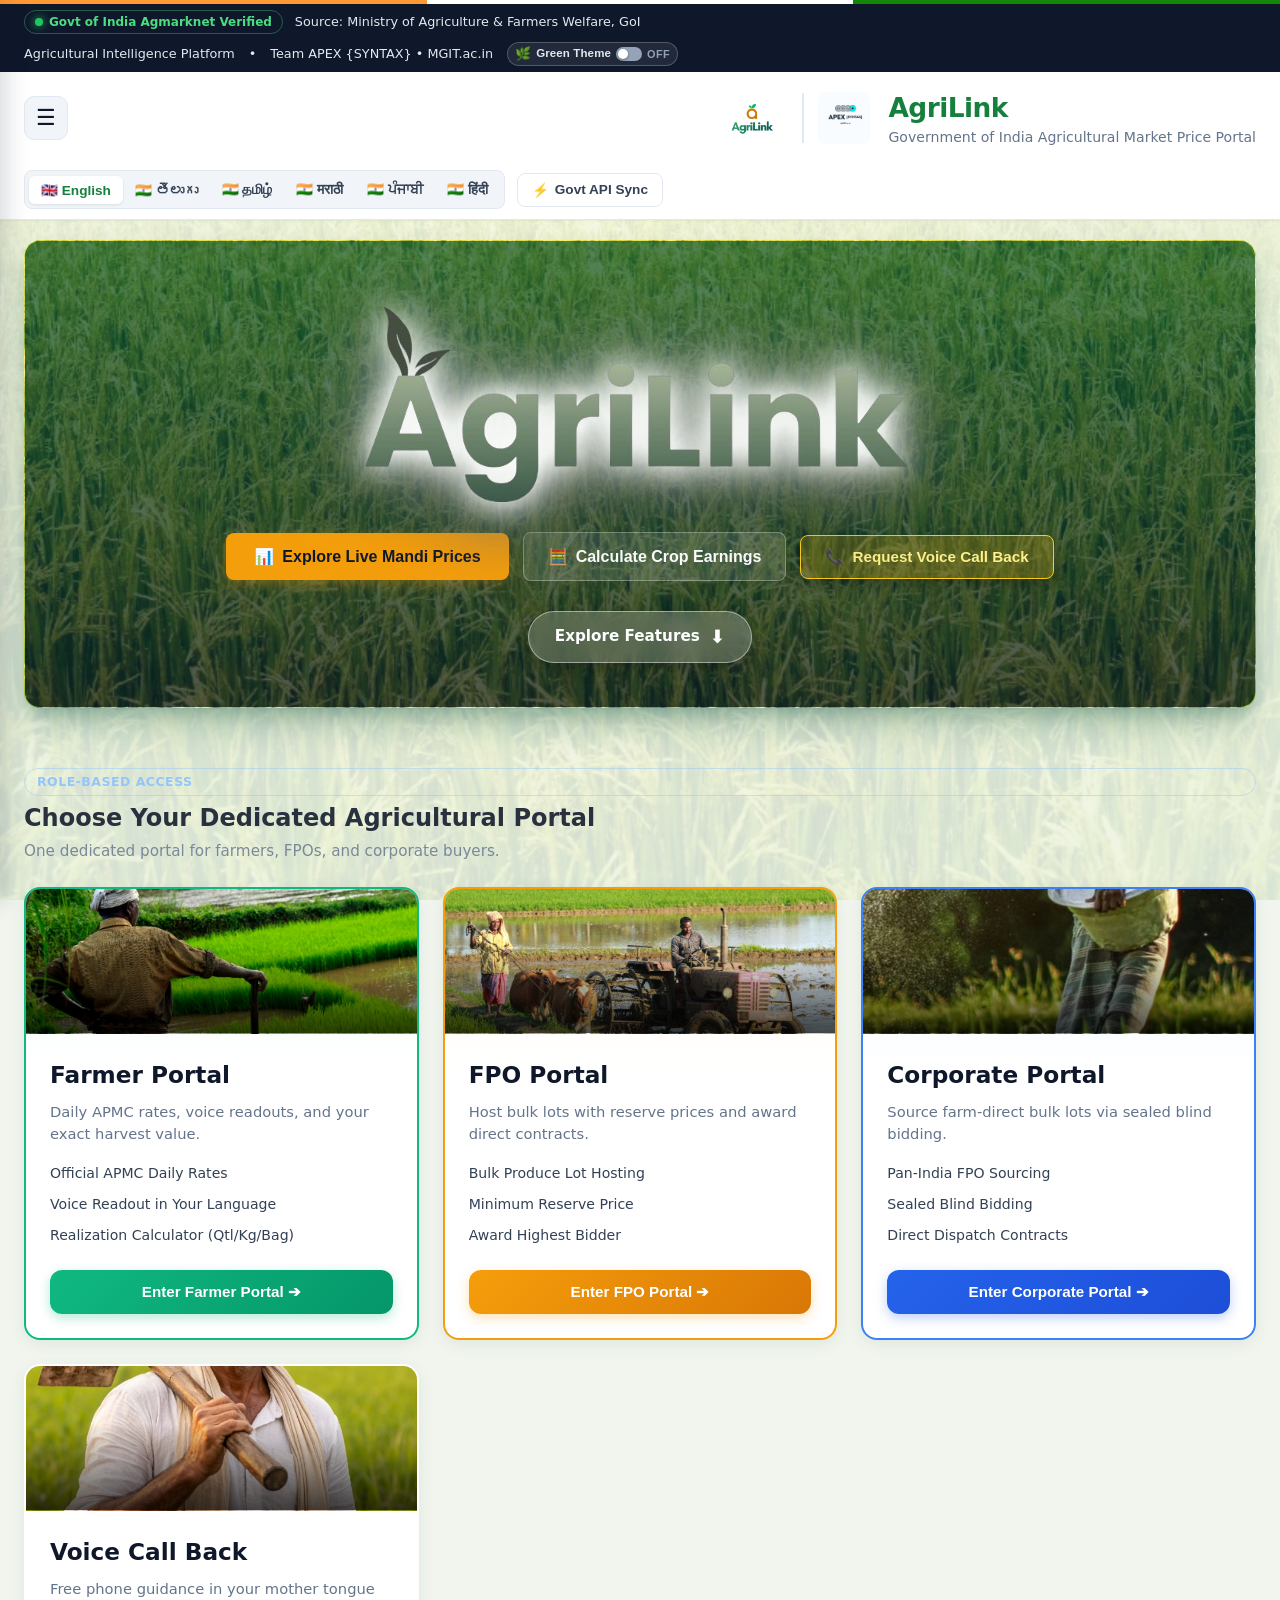
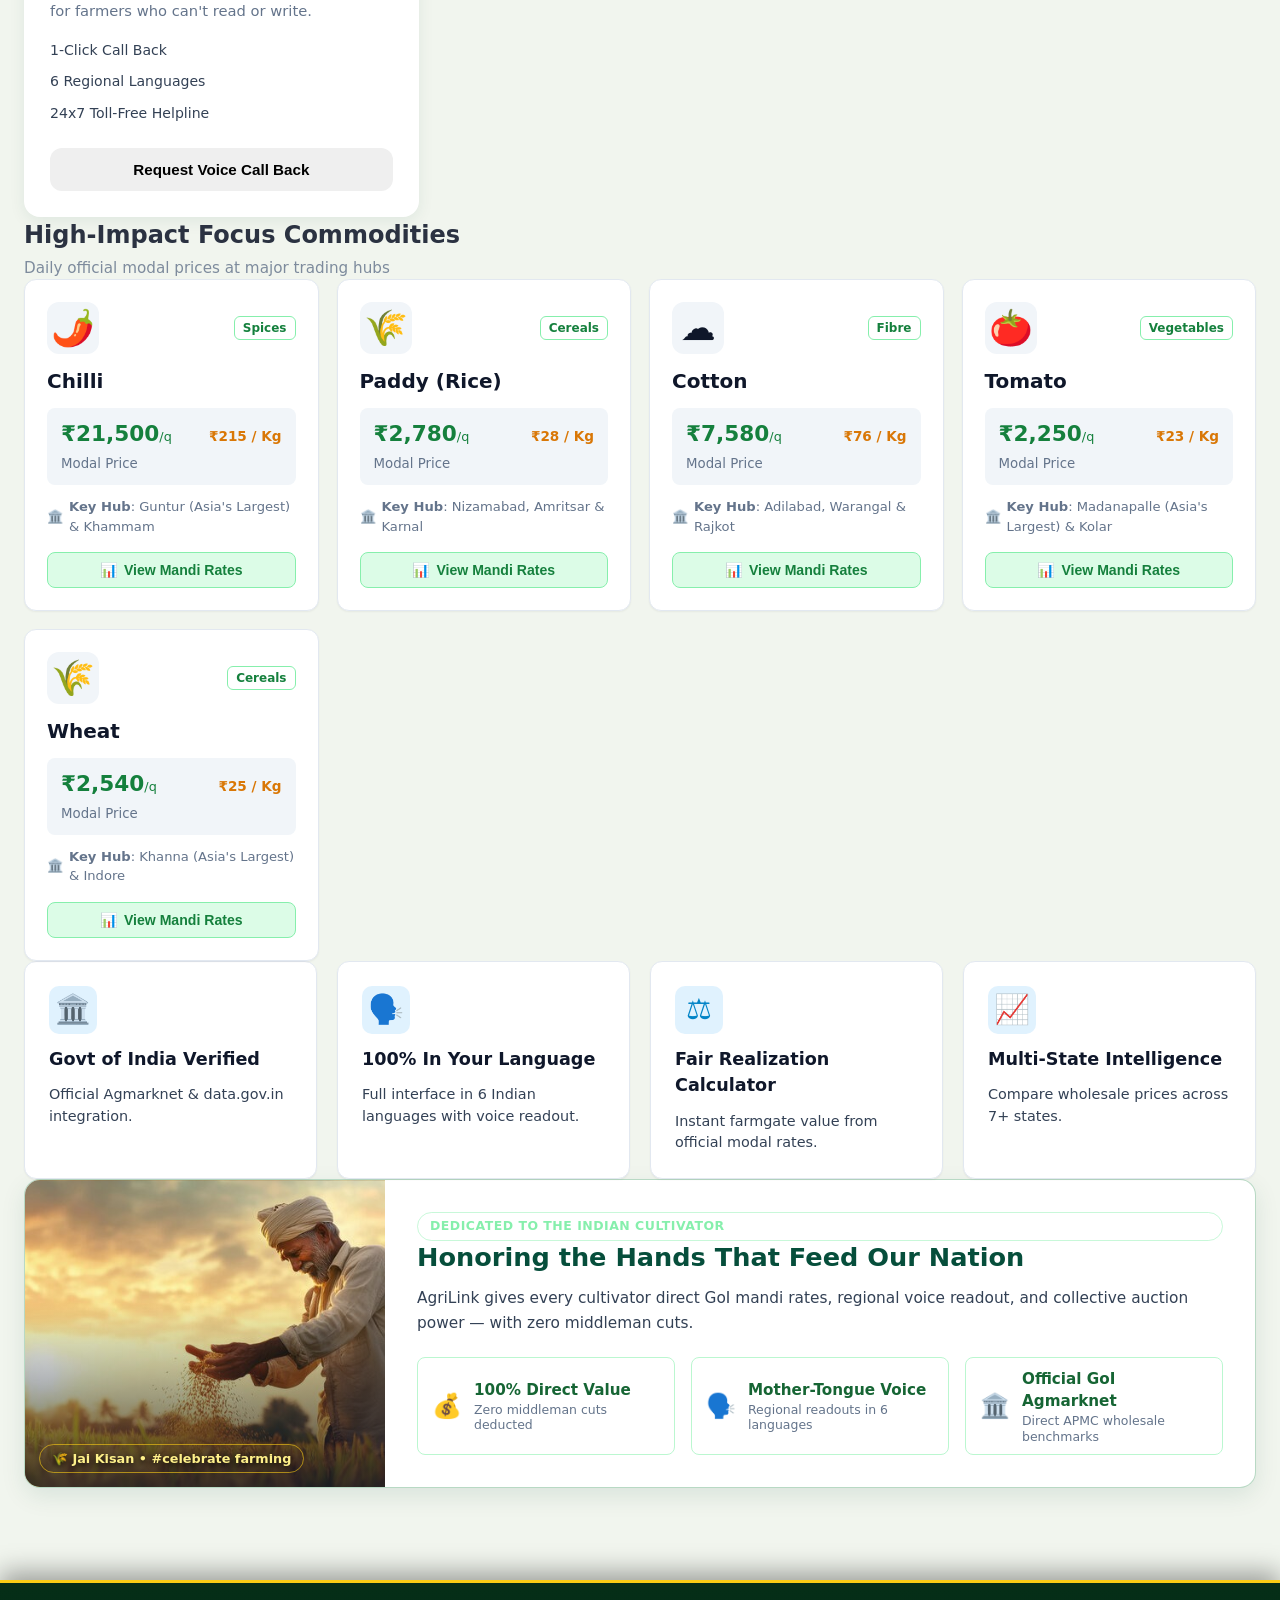
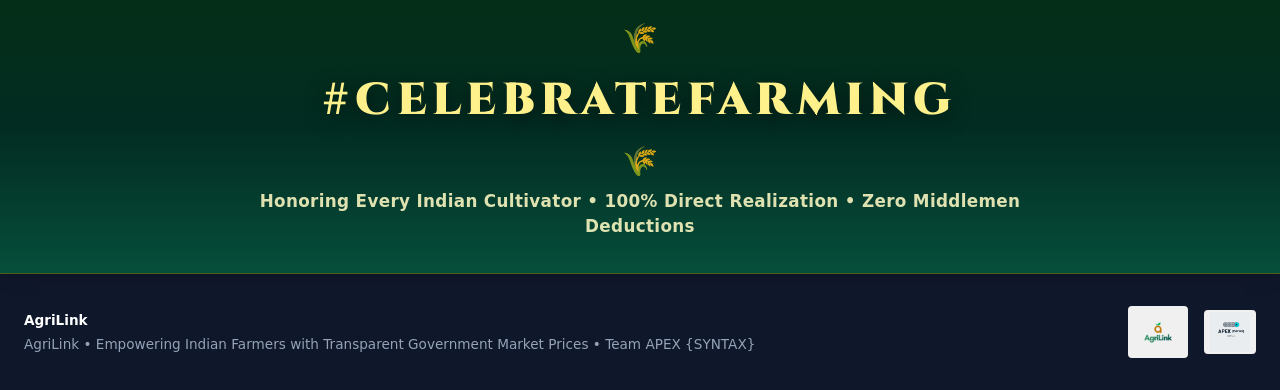
==== commit 38936d76: "Polish: de-clutter home page, lighten mandi table, sidebar nav, remove WhatsApp row Trim long hero/t" ====
--- a/public/index.html
+++ b/public/index.html
@@ -7,7 +7,7 @@
   <link rel="preconnect" href="https://fonts.googleapis.com">
   <link rel="preconnect" href="https://fonts.gstatic.com" crossorigin>
   <link href="https://fonts.googleapis.com/css2?family=Cinzel:wght@600;700;800;900&family=Lora:ital,wght@0,600;1,600;1,700&family=Merriweather:ital,wght@0,700;1,700;1,900&family=Playfair+Display:ital,wght@0,700;0,800;0,900;1,700;1,800;1,900&display=swap" rel="stylesheet">
-  <link rel="stylesheet" href="css/style.css">
+  <link rel="stylesheet" href="css/style.css?v=2">
   <link rel="icon" href="images/agrilink_logo.jpg" type="image/jpeg">
 </head>
 <body>
@@ -52,6 +52,9 @@
   <!-- Main Header -->
   <header class="app-header">
     <div class="header-main">
+      <!-- Sidebar Menu Toggle (top-left) -->
+      <button class="nav-hamburger" id="navHamburger" aria-label="Open menu" title="Menu">☰</button>
+
       <div class="branding-group" id="brandHomeClick">
         <div class="brand-logos">
           <img src="images/agrilink_logo.jpg" alt="AgriLink Logo" class="logo-img logo-main">
@@ -63,25 +66,6 @@
           <p data-i18n="app_subtitle">Government of India Agricultural Market Price Portal</p>
         </div>
       </div>
-
-      <!-- Navigation Tabs: Dedicated Portals -->
-      <nav class="nav-tab-bar">
-        <button class="nav-tab active" data-view="home">
-          <span>🏠</span> <span data-i18n="nav_home">Home</span>
-        </button>
-        <button class="nav-tab nav-tab-farmer" data-view="farmer">
-          <span>👨‍🌾</span> <span data-i18n="nav_farmer_portal">Farmer Portal</span>
-        </button>
-        <button class="nav-tab nav-tab-fpo" data-view="fpo">
-          <span>🌾</span> <span data-i18n="nav_fpo_portal">FPO Portal</span>
-        </button>
-        <button class="nav-tab nav-tab-corporate" data-view="corporate">
-          <span>🏢</span> <span data-i18n="nav_corporate_portal">Corporate Portal</span>
-        </button>
-        <button class="nav-tab nav-tab-callback" data-view="callback">
-          <span>📞</span> <span data-i18n="nav_callback">Voice Call Back</span>
-        </button>
-      </nav>
 
       <div class="header-actions">
         <!-- 6-Language Selector -->
@@ -135,14 +119,14 @@
             <h1 class="visually-hidden">AgriLink</h1>
           </div>
 
-          <div class="hero-actions center-actions" style="margin-top: 28px;">
+          <div class="hero-actions center-actions mt-7">
             <button class="btn-hero-primary" id="btnHeroExplore">
               <span>📊</span> <span data-i18n="btn_explore_prices">Explore Live Mandi Prices</span>
             </button>
             <button class="btn-hero-secondary" id="btnHeroCalc">
               <span>🧮</span> <span data-i18n="btn_open_calculator">Calculate Crop Earnings</span>
             </button>
-            <button class="btn-hero-callback" id="btnHeroCallback" onclick="switchView('callback')">
+            <button class="btn-hero-callback" id="btnHeroCallback" onclick="switchView('farmer')">
               <span>📞</span> <span data-i18n="btn_hero_callback">Request Voice Call Back</span>
             </button>
           </div>
@@ -150,7 +134,7 @@
           <!-- Scroll Down to Features Anchor -->
           <div class="entry-scroll-prompt">
             <a href="#mainFeaturesSection" class="btn-scroll-features" id="btnScrollFeatures">
-              <span class="scroll-label" data-i18n="scroll_down_features">Scroll Down to Explore AgriLink Features</span>
+              <span class="scroll-label" data-i18n="scroll_down_features">Explore Features</span>
               <span class="scroll-bounce-arrow">⬇️</span>
             </a>
           </div>
@@ -160,17 +144,258 @@
       <!-- Main Features Container (Scroll Target) -->
       <div id="mainFeaturesSection" class="main-features-anchor-wrap">
 
-        <!-- Celebrate Farmers Tribute Card featuring Sunset Farmer showering grains -->
-        <div class="celebrate-farmers-tribute-card">
+      <!-- 3 Dedicated User Portals Gateway -->
+      <div class="home-section-header section-top-gap">
+        <div class="badge-tag tag-primary inline-block mb-2">Role-Based Access</div>
+        <h2 class="home-section-title" data-i18n="portals_heading">Choose Your Dedicated Agricultural Portal</h2>
+        <p class="home-section-subtitle" data-i18n="portals_subheading">
+          One dedicated portal for farmers, FPOs, and corporate buyers.
+        </p>
+      </div>
+
+      <div class="portals-gateway-grid">
+        <!-- Portal 1: Farmer Gateway -->
+        <div class="portal-gate-card gate-farmer" onclick="switchView('farmer')">
+          <div class="gate-card-photo" style="background-image: url('images/farmer_paddy_lookout.jpg');">
+          </div>
+          <div class="gate-content-wrap">
+            <h3 class="gate-title" data-i18n="portal_farmer_title">Farmer Portal</h3>
+            <p class="gate-desc" data-i18n="portal_farmer_desc">Daily APMC rates, voice readouts, and your exact harvest value.</p>
+            <ul class="gate-features-list">
+              <li>Official APMC Daily Rates</li>
+              <li>Voice Readout in Your Language</li>
+              <li>Realization Calculator (Qtl/Kg/Bag)</li>
+            </ul>
+            <button class="btn-gate-enter btn-enter-farmer">
+              <span data-i18n="btn_enter_farmer">Enter Farmer Portal</span>
+            </button>
+          </div>
+        </div>
+
+        <!-- Portal 2: FPO Gateway -->
+        <div class="portal-gate-card gate-fpo" onclick="switchView('fpo')">
+          <div class="gate-card-photo" style="background-image: url('images/tractor_bull_plow.jpg');">
+          </div>
+          <div class="gate-content-wrap">
+            <h3 class="gate-title" data-i18n="portal_fpo_title">FPO Portal</h3>
+            <p class="gate-desc" data-i18n="portal_fpo_desc">Host bulk lots with reserve prices and award direct contracts.</p>
+            <ul class="gate-features-list">
+              <li>Bulk Produce Lot Hosting</li>
+              <li>Minimum Reserve Price</li>
+              <li>Award Highest Bidder</li>
+            </ul>
+            <button class="btn-gate-enter btn-enter-fpo">
+              <span data-i18n="btn_enter_fpo">Enter FPO Portal</span>
+            </button>
+          </div>
+        </div>
+
+        <!-- Portal 3: Corporate Gateway -->
+        <div class="portal-gate-card gate-corporate" onclick="switchView('corporate')">
+          <div class="gate-card-photo" style="background-image: url('images/farmer_sowing_field.jpg');">
+          </div>
+          <div class="gate-content-wrap">
+            <h3 class="gate-title" data-i18n="portal_corporate_title">Corporate Portal</h3>
+            <p class="gate-desc" data-i18n="portal_corporate_desc">Source farm-direct bulk lots via sealed blind bidding.</p>
+            <ul class="gate-features-list">
+              <li>Pan-India FPO Sourcing</li>
+              <li>Sealed Blind Bidding</li>
+              <li>Direct Dispatch Contracts</li>
+            </ul>
+            <button class="btn-gate-enter btn-enter-corporate">
+              <span data-i18n="btn_enter_corporate">Enter Corporate Portal</span>
+            </button>
+          </div>
+        </div>
+
+        <!-- Portal 4: Voice Call Back Gateway -->
+        <div class="portal-gate-card gate-callback" onclick="switchView('farmer')">
+          <div class="gate-card-photo" style="background-image: url('images/farmer_portrait_hoe.jpg');">
+          </div>
+          <div class="gate-content-wrap">
+            <h3 class="gate-title" data-i18n="nav_callback">Voice Call Back</h3>
+            <p class="gate-desc">Free phone guidance in your mother tongue for farmers who can't read or write.</p>
+            <ul class="gate-features-list">
+              <li>1-Click Call Back</li>
+              <li>6 Regional Languages</li>
+              <li>24x7 Toll-Free Helpline</li>
+            </ul>
+            <button class="btn-gate-enter btn-enter-callback">
+              <span>Request Voice Call Back</span>
+            </button>
+          </div>
+        </div>
+      </div>
+
+      <!-- Featured Crops Showcase -->
+      <div class="home-section-header">
+        <h2 class="home-section-title" data-i18n="featured_crops_title">High-Impact Focus Commodities</h2>
+        <p class="home-section-subtitle" data-i18n="featured_crops_subtitle">Daily official modal prices at major trading hubs</p>
+      </div>
+
+      <div class="featured-crops-grid">
+        <!-- Chilli Card -->
+        <div class="featured-crop-card">
+          <div class="featured-crop-card-top">
+            <div class="featured-crop-icon">🌶️</div>
+            <span class="featured-crop-badge">Spices</span>
+          </div>
+          <h3 class="featured-crop-name" data-crop-name="Chilli">Chilli</h3>
+          <div class="featured-crop-price-box">
+            <div>
+              <div class="featured-crop-price">₹21,500<span style="font-size:0.8rem; font-weight:normal;">/q</span></div>
+              <small style="color:var(--text-muted);">Modal Price</small>
+            </div>
+            <div class="featured-crop-kg">₹215 / Kg</div>
+          </div>
+          <div class="featured-crop-hub">
+            <span>🏛️</span>
+            <span><strong data-i18n="key_mandi_label">Key Hub</strong>: Guntur (Asia's Largest) & Khammam</span>
+          </div>
+          <button class="btn-card-action" onclick="goToCropPrices('Chilli')">
+            <span>📊</span> <span data-i18n="view_mandi_rates">View Mandi Rates</span>
+          </button>
+        </div>
+
+        <!-- Paddy Card -->
+        <div class="featured-crop-card">
+          <div class="featured-crop-card-top">
+            <div class="featured-crop-icon">🌾</div>
+            <span class="featured-crop-badge">Cereals</span>
+          </div>
+          <h3 class="featured-crop-name" data-crop-name="Paddy">Paddy (Rice)</h3>
+          <div class="featured-crop-price-box">
+            <div>
+              <div class="featured-crop-price">₹2,780<span style="font-size:0.8rem; font-weight:normal;">/q</span></div>
+              <small style="color:var(--text-muted);">Modal Price</small>
+            </div>
+            <div class="featured-crop-kg">₹28 / Kg</div>
+          </div>
+          <div class="featured-crop-hub">
+            <span>🏛️</span>
+            <span><strong data-i18n="key_mandi_label">Key Hub</strong>: Nizamabad, Amritsar & Karnal</span>
+          </div>
+          <button class="btn-card-action" onclick="goToCropPrices('Paddy')">
+            <span>📊</span> <span data-i18n="view_mandi_rates">View Mandi Rates</span>
+          </button>
+        </div>
+
+        <!-- Cotton Card -->
+        <div class="featured-crop-card">
+          <div class="featured-crop-card-top">
+            <div class="featured-crop-icon">☁️</div>
+            <span class="featured-crop-badge">Fibre</span>
+          </div>
+          <h3 class="featured-crop-name" data-crop-name="Cotton">Cotton</h3>
+          <div class="featured-crop-price-box">
+            <div>
+              <div class="featured-crop-price">₹7,580<span style="font-size:0.8rem; font-weight:normal;">/q</span></div>
+              <small style="color:var(--text-muted);">Modal Price</small>
+            </div>
+            <div class="featured-crop-kg">₹76 / Kg</div>
+          </div>
+          <div class="featured-crop-hub">
+            <span>🏛️</span>
+            <span><strong data-i18n="key_mandi_label">Key Hub</strong>: Adilabad, Warangal & Rajkot</span>
+          </div>
+          <button class="btn-card-action" onclick="goToCropPrices('Cotton')">
+            <span>📊</span> <span data-i18n="view_mandi_rates">View Mandi Rates</span>
+          </button>
+        </div>
+
+        <!-- Tomato Card -->
+        <div class="featured-crop-card">
+          <div class="featured-crop-card-top">
+            <div class="featured-crop-icon">🍅</div>
+            <span class="featured-crop-badge">Vegetables</span>
+          </div>
+          <h3 class="featured-crop-name" data-crop-name="Tomato">Tomato</h3>
+          <div class="featured-crop-price-box">
+            <div>
+              <div class="featured-crop-price">₹2,250<span style="font-size:0.8rem; font-weight:normal;">/q</span></div>
+              <small style="color:var(--text-muted);">Modal Price</small>
+            </div>
+            <div class="featured-crop-kg">₹23 / Kg</div>
+          </div>
+          <div class="featured-crop-hub">
+            <span>🏛️</span>
+            <span><strong data-i18n="key_mandi_label">Key Hub</strong>: Madanapalle (Asia's Largest) & Kolar</span>
+          </div>
+          <button class="btn-card-action" onclick="goToCropPrices('Tomato')">
+            <span>📊</span> <span data-i18n="view_mandi_rates">View Mandi Rates</span>
+          </button>
+        </div>
+
+        <!-- Wheat Card -->
+        <div class="featured-crop-card">
+          <div class="featured-crop-card-top">
+            <div class="featured-crop-icon">🌾</div>
+            <span class="featured-crop-badge">Cereals</span>
+          </div>
+          <h3 class="featured-crop-name" data-crop-name="Wheat">Wheat</h3>
+          <div class="featured-crop-price-box">
+            <div>
+              <div class="featured-crop-price">₹2,540<span style="font-size:0.8rem; font-weight:normal;">/q</span></div>
+              <small style="color:var(--text-muted);">Modal Price</small>
+            </div>
+            <div class="featured-crop-kg">₹25 / Kg</div>
+          </div>
+          <div class="featured-crop-hub">
+            <span>🏛️</span>
+            <span><strong data-i18n="key_mandi_label">Key Hub</strong>: Khanna (Asia's Largest) & Indore</span>
+          </div>
+          <button class="btn-card-action" onclick="goToCropPrices('Wheat')">
+            <span>📊</span> <span data-i18n="view_mandi_rates">View Mandi Rates</span>
+          </button>
+        </div>
+      </div>
+
+      <!-- Core Features / Innovations -->
+      <div class="pillars-grid">
+        <div class="pillar-card">
+          <div class="pillar-icon">🏛️</div>
+          <h3 class="pillar-title" data-i18n="feature_gov_title">Govt of India Verified</h3>
+          <p class="pillar-desc" data-i18n="feature_gov_desc">
+            Official Agmarknet & data.gov.in integration.
+          </p>
+        </div>
+
+        <div class="pillar-card">
+          <div class="pillar-icon">🗣️</div>
+          <h3 class="pillar-title" data-i18n="feature_lang_title">100% In Your Language</h3>
+          <p class="pillar-desc" data-i18n="feature_lang_desc">
+            Full interface in 6 Indian languages with voice readout.
+          </p>
+        </div>
+
+        <div class="pillar-card">
+          <div class="pillar-icon">⚖️</div>
+          <h3 class="pillar-title" data-i18n="feature_calc_title">Fair Realization Calculator</h3>
+          <p class="pillar-desc" data-i18n="feature_calc_desc">
+            Instant farmgate value from official modal rates.
+          </p>
+        </div>
+
+        <div class="pillar-card">
+          <div class="pillar-icon">📈</div>
+          <h3 class="pillar-title" data-i18n="feature_fair_title">Multi-State Intelligence</h3>
+          <p class="pillar-desc" data-i18n="feature_fair_desc">
+            Compare wholesale prices across 7+ states.
+          </p>
+        </div>
+      </div>
+
+        <!-- Celebrate Farmers Tribute Card (moved to bottom of home page) -->
+        <div class="celebrate-farmers-tribute-card mt-10">
           <div class="tribute-photo-col" style="background-image: url('images/farmer_golden_harvest.jpg');">
             <div class="tribute-photo-overlay"></div>
             <span class="tribute-photo-badge">🌾 Jai Kisan • #celebrate farming</span>
           </div>
           <div class="tribute-content-col">
-            <div class="badge-tag tag-success" style="display:inline-block; margin-bottom:8px;">🇮🇳 Dedicated to the Indian Cultivator</div>
+            <div class="badge-tag tag-success inline-block mb-2">Dedicated to the Indian Cultivator</div>
             <h2 class="tribute-title">Honoring the Hands That Feed Our Nation</h2>
             <p class="tribute-desc">
-              Behind every golden grain lies tireless devotion, battling unpredictable weather and toiling under the scorching sun. <strong>AgriLink</strong> proudly celebrates our farmers by eliminating the 10.0% median middleman deductions, equipping every cultivator with direct government wholesale Agmarknet rates, regional voice broadcasts, and collective auction power.
+              AgriLink gives every cultivator direct GoI mandi rates, regional voice readout, and collective auction power — with zero middleman cuts.
             </p>
             <div class="tribute-highlights-grid">
               <div class="tribute-stat-item">
@@ -197,259 +422,6 @@
             </div>
           </div>
         </div>
-
-      <!-- 3 Dedicated User Portals Gateway -->
-      <div class="home-section-header" style="margin-top: 32px;">
-        <div class="badge-tag tag-primary" style="display:inline-block; margin-bottom:8px;">🎯 Role-Based Access</div>
-        <h2 class="home-section-title" data-i18n="portals_heading">Choose Your Dedicated Agricultural Portal</h2>
-        <p class="home-section-subtitle" data-i18n="portals_subheading">
-          Dedicated, focused environments designed specifically for individual cultivators, farmer producer collectives (FPOs), and corporate institutional buyers.
-        </p>
-      </div>
-
-      <div class="portals-gateway-grid">
-        <!-- Portal 1: Farmer Gateway -->
-        <div class="portal-gate-card gate-farmer" onclick="switchView('farmer')">
-          <div class="gate-card-photo" style="background-image: url('images/farmer_paddy_lookout.jpg');">
-            <span class="gate-photo-caption">👨‍🌾 Individual Cultivators</span>
-          </div>
-          <div class="gate-content-wrap">
-            <div class="gate-icon-wrap">👨‍🌾</div>
-            <span class="gate-badge">For Individual Cultivators</span>
-            <h3 class="gate-title" data-i18n="portal_farmer_title">Farmer Portal</h3>
-            <p class="gate-desc" data-i18n="portal_farmer_desc">Check daily APMC mandi wholesale rates, listen to regional voice announcements, and calculate your exact net harvest realization.</p>
-            <ul class="gate-features-list">
-              <li>✓ Official APMC Daily Wholesale Rates</li>
-              <li>✓ Regional Mother-Tongue Audio Voice Readout</li>
-              <li>✓ Harvest Realization Calculator (Quintal / KG / Bag)</li>
-            </ul>
-            <button class="btn-gate-enter btn-enter-farmer">
-              <span data-i18n="btn_enter_farmer">Enter Farmer Portal ➔</span>
-            </button>
-          </div>
-        </div>
-
-        <!-- Portal 2: FPO Gateway -->
-        <div class="portal-gate-card gate-fpo" onclick="switchView('fpo')">
-          <div class="gate-card-photo" style="background-image: url('images/tractor_bull_plow.jpg');">
-            <span class="gate-photo-caption">🌾 Producer Collectives</span>
-          </div>
-          <div class="gate-content-wrap">
-            <div class="gate-icon-wrap">🌾</div>
-            <span class="gate-badge">For Producer Collectives</span>
-            <h3 class="gate-title" data-i18n="portal_fpo_title">FPO Portal</h3>
-            <p class="gate-desc" data-i18n="portal_fpo_desc">Aggregate member harvests, host bulk produce lots with minimum reserve prices, and award direct contracts to the highest corporate bidder.</p>
-            <ul class="gate-features-list">
-              <li>✓ Collective Bulk Produce Lot Hosting</li>
-              <li>✓ Guaranteed Minimum Base Price Setting</li>
-              <li>✓ "Award Highest Bidder" Auction Resolution</li>
-            </ul>
-            <button class="btn-gate-enter btn-enter-fpo">
-              <span data-i18n="btn_enter_fpo">Enter FPO Portal ➔</span>
-            </button>
-          </div>
-        </div>
-
-        <!-- Portal 3: Corporate Gateway -->
-        <div class="portal-gate-card gate-corporate" onclick="switchView('corporate')">
-          <div class="gate-card-photo" style="background-image: url('images/farmer_sowing_field.jpg');">
-            <span class="gate-photo-caption">🏢 Corporate Sourcing</span>
-          </div>
-          <div class="gate-content-wrap">
-            <div class="gate-icon-wrap">🏢</div>
-            <span class="gate-badge">For Enterprise Agribusinesses</span>
-            <h3 class="gate-title" data-i18n="portal_corporate_title">Corporate Portal</h3>
-            <p class="gate-desc" data-i18n="portal_corporate_desc">Procure farm-direct bulk lots at scale. Participate in confidential sealed blind bidding and secure zero-middleman institutional supply.</p>
-            <ul class="gate-features-list">
-              <li>✓ Pan-India FPO Bulk Sourcing Marketplace</li>
-              <li>✓ Confidential Sealed Blind Bidding Terminal</li>
-              <li>✓ Direct Dispatch Contracts & Delivery Tracking</li>
-            </ul>
-            <button class="btn-gate-enter btn-enter-corporate">
-              <span data-i18n="btn_enter_corporate">Enter Corporate Portal ➔</span>
-            </button>
-          </div>
-        </div>
-
-        <!-- Portal 4: Voice Call Back Gateway -->
-        <div class="portal-gate-card gate-callback" onclick="switchView('callback')">
-          <div class="gate-card-photo" style="background-image: url('images/farmer_portrait_hoe.jpg');">
-            <span class="gate-photo-caption">📞 Voice Guidance</span>
-          </div>
-          <div class="gate-content-wrap">
-            <div class="gate-icon-wrap">📞</div>
-            <span class="gate-badge badge-callback">For Illiterate Farmers</span>
-            <h3 class="gate-title" data-i18n="nav_callback">Voice Call Back</h3>
-            <p class="gate-desc">Free phone guidance for farmers who cannot read or write. Get an instant call from Krishi Mitra in your mother tongue.</p>
-            <ul class="gate-features-list">
-              <li>✓ 1-Click Instant Telephone Call Back</li>
-              <li>✓ 6 Indian Regional Languages Supported</li>
-              <li>✓ 24x7 Toll-Free Voice Helpline</li>
-            </ul>
-            <button class="btn-gate-enter btn-enter-callback">
-              <span>Request Voice Call Back ➔</span>
-            </button>
-          </div>
-        </div>
-      </div>
-
-      <!-- Featured Crops Showcase -->
-      <div class="home-section-header">
-        <h2 class="home-section-title" data-i18n="featured_crops_title">High-Impact Focus Commodities</h2>
-        <p class="home-section-subtitle" data-i18n="featured_crops_subtitle">Daily official modal benchmark prices across major Indian agricultural trading hubs</p>
-      </div>
-
-      <div class="featured-crops-grid">
-        <!-- Chilli Card -->
-        <div class="featured-crop-card">
-          <div class="featured-crop-card-top">
-            <div class="featured-crop-icon">🌶️</div>
-            <span class="featured-crop-badge">Spices</span>
-          </div>
-          <h3 class="featured-crop-name" data-crop-name="Chilli">Chilli</h3>
-          <div class="featured-crop-price-box">
-            <div>
-              <div class="featured-crop-price">₹21,500<span style="font-size:0.8rem; font-weight:normal;">/q</span></div>
-              <small style="color:var(--text-muted);">Modal Price</small>
-            </div>
-            <div class="featured-crop-kg">₹215 / Kg</div>
-          </div>
-          <div class="featured-crop-hub">
-            <span>🏛️</span>
-            <span><strong data-i18n="key_mandi_label">Key Hub</strong>: Guntur (Asia's Largest) & Khammam</span>
-          </div>
-          <button class="btn-card-action" onclick="goToCropPrices('Chilli')">
-            <span>📊</span> <span data-i18n="view_mandi_rates">View Mandi Rates</span>
-          </button>
-        </div>
-
-        <!-- Paddy Card -->
-        <div class="featured-crop-card">
-          <div class="featured-crop-card-top">
-            <div class="featured-crop-icon">🌾</div>
-            <span class="featured-crop-badge">Cereals</span>
-          </div>
-          <h3 class="featured-crop-name" data-crop-name="Paddy">Paddy (Rice)</h3>
-          <div class="featured-crop-price-box">
-            <div>
-              <div class="featured-crop-price">₹2,780<span style="font-size:0.8rem; font-weight:normal;">/q</span></div>
-              <small style="color:var(--text-muted);">Modal Price</small>
-            </div>
-            <div class="featured-crop-kg">₹28 / Kg</div>
-          </div>
-          <div class="featured-crop-hub">
-            <span>🏛️</span>
-            <span><strong data-i18n="key_mandi_label">Key Hub</strong>: Nizamabad, Amritsar & Karnal</span>
-          </div>
-          <button class="btn-card-action" onclick="goToCropPrices('Paddy')">
-            <span>📊</span> <span data-i18n="view_mandi_rates">View Mandi Rates</span>
-          </button>
-        </div>
-
-        <!-- Cotton Card -->
-        <div class="featured-crop-card">
-          <div class="featured-crop-card-top">
-            <div class="featured-crop-icon">☁️</div>
-            <span class="featured-crop-badge">Fibre</span>
-          </div>
-          <h3 class="featured-crop-name" data-crop-name="Cotton">Cotton</h3>
-          <div class="featured-crop-price-box">
-            <div>
-              <div class="featured-crop-price">₹7,580<span style="font-size:0.8rem; font-weight:normal;">/q</span></div>
-              <small style="color:var(--text-muted);">Modal Price</small>
-            </div>
-            <div class="featured-crop-kg">₹76 / Kg</div>
-          </div>
-          <div class="featured-crop-hub">
-            <span>🏛️</span>
-            <span><strong data-i18n="key_mandi_label">Key Hub</strong>: Adilabad, Warangal & Rajkot</span>
-          </div>
-          <button class="btn-card-action" onclick="goToCropPrices('Cotton')">
-            <span>📊</span> <span data-i18n="view_mandi_rates">View Mandi Rates</span>
-          </button>
-        </div>
-
-        <!-- Tomato Card -->
-        <div class="featured-crop-card">
-          <div class="featured-crop-card-top">
-            <div class="featured-crop-icon">🍅</div>
-            <span class="featured-crop-badge">Vegetables</span>
-          </div>
-          <h3 class="featured-crop-name" data-crop-name="Tomato">Tomato</h3>
-          <div class="featured-crop-price-box">
-            <div>
-              <div class="featured-crop-price">₹2,250<span style="font-size:0.8rem; font-weight:normal;">/q</span></div>
-              <small style="color:var(--text-muted);">Modal Price</small>
-            </div>
-            <div class="featured-crop-kg">₹23 / Kg</div>
-          </div>
-          <div class="featured-crop-hub">
-            <span>🏛️</span>
-            <span><strong data-i18n="key_mandi_label">Key Hub</strong>: Madanapalle (Asia's Largest) & Kolar</span>
-          </div>
-          <button class="btn-card-action" onclick="goToCropPrices('Tomato')">
-            <span>📊</span> <span data-i18n="view_mandi_rates">View Mandi Rates</span>
-          </button>
-        </div>
-
-        <!-- Wheat Card -->
-        <div class="featured-crop-card">
-          <div class="featured-crop-card-top">
-            <div class="featured-crop-icon">🌾</div>
-            <span class="featured-crop-badge">Cereals</span>
-          </div>
-          <h3 class="featured-crop-name" data-crop-name="Wheat">Wheat</h3>
-          <div class="featured-crop-price-box">
-            <div>
-              <div class="featured-crop-price">₹2,540<span style="font-size:0.8rem; font-weight:normal;">/q</span></div>
-              <small style="color:var(--text-muted);">Modal Price</small>
-            </div>
-            <div class="featured-crop-kg">₹25 / Kg</div>
-          </div>
-          <div class="featured-crop-hub">
-            <span>🏛️</span>
-            <span><strong data-i18n="key_mandi_label">Key Hub</strong>: Khanna (Asia's Largest) & Indore</span>
-          </div>
-          <button class="btn-card-action" onclick="goToCropPrices('Wheat')">
-            <span>📊</span> <span data-i18n="view_mandi_rates">View Mandi Rates</span>
-          </button>
-        </div>
-      </div>
-
-      <!-- Core Features / Innovations -->
-      <div class="pillars-grid">
-        <div class="pillar-card">
-          <div class="pillar-icon">🏛️</div>
-          <h3 class="pillar-title" data-i18n="feature_gov_title">Govt of India Verified</h3>
-          <p class="pillar-desc" data-i18n="feature_gov_desc">
-            Direct integration with Agmarknet & data.gov.in official REST API with zero middleman distortion.
-          </p>
-        </div>
-
-        <div class="pillar-card">
-          <div class="pillar-icon">🗣️</div>
-          <h3 class="pillar-title" data-i18n="feature_lang_title">100% In Your Language</h3>
-          <p class="pillar-desc" data-i18n="feature_lang_desc">
-            Complete interface available in Telugu, Marathi, English, Punjabi, and Hindi with regional voice readout.
-          </p>
-        </div>
-
-        <div class="pillar-card">
-          <div class="pillar-icon">⚖️</div>
-          <h3 class="pillar-title" data-i18n="feature_calc_title">Fair Realization Calculator</h3>
-          <p class="pillar-desc" data-i18n="feature_calc_desc">
-            Convert quintals, kg, and bags into direct farmgate value at prevailing official modal rates.
-          </p>
-        </div>
-
-        <div class="pillar-card">
-          <div class="pillar-icon">📈</div>
-          <h3 class="pillar-title" data-i18n="feature_fair_title">Multi-State Intelligence</h3>
-          <p class="pillar-desc" data-i18n="feature_fair_desc">
-            Compare wholesale prices across Telangana, AP, Maharashtra, Punjab, Haryana, MP, and Karnataka.
-          </p>
-        </div>
-      </div>
     </div>
 
     </section>
@@ -461,9 +433,7 @@
       <!-- Portal Header Banner with Farmer Lookout Photo Background -->
       <div class="portal-header-card theme-farmer" style="background-image: url('images/farmer_paddy_lookout.jpg');">
         <div class="portal-badge-row">
-          <span class="badge-tag tag-success">👨‍🌾 Individual Cultivator Portal</span>
-          <span class="badge-tag tag-primary">🏛️ Official APMC Wholesale Prices</span>
-          <span class="badge-tag tag-accent">🗣️ Regional Voice Announcements</span>
+          <span class="portal-subject-pill">Farmer Portal</span>
         </div>
         <h2 class="portal-heading" data-i18n="portal_farmer_title">Farmer Price Intelligence & Earnings Calculator</h2>
         <p class="portal-subtext" data-i18n="portal_farmer_desc">
@@ -474,14 +444,20 @@
       <!-- Quick Crop Selection Pill Bar -->
       <div class="crop-pill-bar">
         <span class="crop-pill-label" data-i18n="filter_by_crop">Quick Select Crop:</span>
-        <div id="cropPillsContainer" style="display:inline-flex; gap:10px;">
+        <div id="cropPillsContainer" class="pill-row-inline">
           <!-- Dynamically populated -->
         </div>
+      </div>
+
+      <!-- Best Mandi For Your Crop Card -->
+      <div class="best-mandi-card" id="bestMandiCard">
+        <span class="best-mandi-label" data-i18n="best_mandi_title">Best Mandi For Your Crop Today</span>
+        <span class="best-mandi-value" id="bestMandiValue">—</span>
       </div>
 
       <!-- Filters Section -->
       <div class="filters-card">
-        <h2 style="font-size: 1.05rem; font-weight: 700; color: var(--text-dark);" data-i18n="filters_heading">Search & Mandi Filters</h2>
+        <h2 class="filters-heading" data-i18n="filters_heading">Search & Mandi Filters</h2>
         <div class="filters-grid">
           <div class="form-group">
             <label class="form-label" data-i18n="search_placeholder">Search</label>
@@ -524,9 +500,21 @@
             <span>↺</span> <span data-i18n="reset_filters">Reset Filters</span>
           </button>
           <button class="btn-primary" id="btnExport">
-            <span>📥</span> <span data-i18n="export_csv">Export CSV</span>
+            <span data-i18n="export_csv">Export CSV</span>
           </button>
         </div>
+      </div>
+
+      <!-- Mandi Modal Price Comparison Chart -->
+      <div class="chart-card">
+        <div class="chart-card-head">
+          <h3 class="chart-title" data-i18n="chart_title">Mandi Modal Price Comparison</h3>
+          <span class="chart-sub" id="chartSubtitle"></span>
+        </div>
+        <div class="chart-canvas-wrap">
+          <canvas id="priceChart" height="280"></canvas>
+        </div>
+        <p class="chart-footnote" data-i18n="chart_footnote">Official modal price (₹/quintal) per reporting mandi</p>
       </div>
 
       <!-- Mandi Prices Data Table -->
@@ -536,8 +524,8 @@
             <h3 data-i18n="nav_prices">Live Government Mandi Wholesale Rates</h3>
             <span class="records-count-badge" id="recordsCountText">Loading mandi records...</span>
           </div>
-          <div style="font-size: 0.8rem; color: var(--text-muted); display: flex; align-items: center; gap: 6px;">
-            <span>🟢</span> <span data-i18n="last_updated">Last Updated: 10 September 2026</span>
+          <div class="last-updated-row">
+            <span class="live-dot"></span> <span data-i18n="last_updated">Last Updated: 10 September 2026</span>
           </div>
         </div>
 
@@ -550,11 +538,8 @@
                 <th data-i18n="th_mandi">Mandi Market</th>
                 <th data-i18n="th_variety">Variety</th>
                 <th data-i18n="th_date">Arrival Date</th>
-                <th data-i18n="th_min_price">Min Price (₹/q)</th>
-                <th data-i18n="th_max_price">Max Price (₹/q)</th>
-                <th data-i18n="th_modal_price" style="color: var(--primary);">Modal Price (₹/q)</th>
-                <th data-i18n="th_unit_price">Price (₹/Kg)</th>
-                <th data-i18n="th_spread">Spread</th>
+                <th data-i18n="th_modal_price" class="num th-modal-price">Modal Price (₹/q)</th>
+                <th data-i18n="th_unit_price" class="num">Price (₹/Kg)</th>
                 <th data-i18n="th_action">Audio Voice</th>
               </tr>
             </thead>
@@ -566,9 +551,9 @@
       </div>
 
       <!-- Embedded Farmer Harvest Earnings & Middlemen Cost Calculator -->
-      <div class="calculator-panel" style="margin-top: 28px;">
+      <div class="calculator-panel mt-7">
         <div class="home-section-header">
-          <div class="badge-tag tag-success" style="display:inline-block; margin-bottom:6px;">🧮 <span data-i18n="calc_tool_badge">Farmer Realization & Middleman Loss Calculator</span></div>
+          <div class="badge-tag tag-success inline-block mb-1-5"><span data-i18n="calc_tool_badge">Farmer Realization & Middleman Loss Calculator</span></div>
           <h2 class="home-section-title" data-i18n="calc_title">Farmer Earnings & Market-Cost Calculator</h2>
           <p class="home-section-subtitle" data-i18n="calc_desc">Calculate your true harvest realization and see exactly how much is deducted by traditional middlemen commissions versus direct fair marketing.</p>
         </div>
@@ -582,7 +567,7 @@
               </select>
             </div>
 
-            <div style="display: grid; grid-template-columns: 1fr 1fr; gap: 14px;">
+            <div class="grid-2col-gap-14">
               <div class="form-group">
                 <label class="form-label" data-i18n="calc_weight">Enter Quantity</label>
                 <input type="number" class="form-input" id="calcQuantity" value="25" min="1" step="0.5">
@@ -601,7 +586,7 @@
             <!-- Middleman & Market-Cost Commission Configuration (Median Default) -->
             <div class="calc-commission-box">
               <div class="commission-box-header">
-                <span class="commission-box-title" data-i18n="calc_middleman_header">⚖️ Middleman & Market Cost Commissions</span>
+                <span class="commission-box-title" data-i18n="calc_middleman_header">Middleman & Market Cost Commissions</span>
                 <span class="badge-tag tag-accent" id="calcCommissionBadge">Median APMC Cost: 10.0%</span>
               </div>
               
@@ -636,7 +621,7 @@
                 </div>
                 <div class="comm-item comm-total-row">
                   <strong data-i18n="comm_total_deduction">Total Middleman & Market Cost Loss</strong>
-                  <strong id="calcTotalDeductionVal" style="color:#dc2626;">-₹0</strong>
+                  <strong id="calcTotalDeductionVal" class="text-red-strong">-₹0</strong>
                 </div>
               </div>
             </div>
@@ -662,7 +647,7 @@
             <!-- AgriLink Fair Direct Realization Card -->
             <div class="calc-route-card agrilink-route">
               <div class="route-header">
-                <span class="route-icon">🟢</span>
+                <span class="route-icon"></span>
                 <div>
                   <h4 data-i18n="agrilink_route_title">AgriLink Direct Fair Realization</h4>
                   <span class="route-subtitle" data-i18n="agrilink_route_subtitle">100% full official government modal benchmark</span>
@@ -671,9 +656,9 @@
               <div class="route-payout text-green" id="calcTotalVal">₹0</div>
               <div class="calc-result-rate" id="calcAppliedRate">-</div>
               <div class="route-gain-pill" id="calcFarmerSavingsPill">
-                🎉 <span data-i18n="farmer_savings_label">Extra retained in farmer's pocket:</span> <strong id="calcSavingsVal">+₹0</strong>
+                <span data-i18n="farmer_savings_label">Extra retained in farmer's pocket:</span> <strong id="calcSavingsVal">+₹0</strong>
               </div>
-              <small style="color: #166534; font-size: 0.8rem; margin-top: 8px; display: block;" data-i18n="calc_net_note">
+              <small class="calc-note-green" data-i18n="calc_net_note">
                 Direct farm-gate benchmark without commission cuts
               </small>
             </div>
@@ -683,10 +668,10 @@
         <!-- Farmer Advocacy & Sweat-Value Card featuring smiling farmer photo -->
         <div class="calc-farmer-advocate-card">
           <div class="farmer-advocate-img-col" style="background-image: url('images/farmer_portrait_hoe.jpg');">
-            <span class="farmer-advocate-tag">🇮🇳 Annadata First</span>
+            <span class="farmer-advocate-tag">Annadata First</span>
           </div>
           <div class="farmer-advocate-body">
-            <div class="badge-tag tag-success" style="display:inline-block; margin-bottom: 6px;">🌱 100% Direct APMC Mandi Benchmark</div>
+            <div class="badge-tag tag-success inline-block mb-1-5">100% Direct APMC Mandi Benchmark</div>
             <h4 class="farmer-advocate-title">Protecting Every Rupee of Your Hard-Earned Sweat</h4>
             <p class="farmer-advocate-desc">Unregulated commission agents and market intermediaries shave off an estimated <strong>10.0% median deductions</strong> from every quintal. AgriLink empowers cultivators with instant transparent wholesale benchmarks to protect your rightful harvest income.</p>
           </div>
@@ -696,7 +681,7 @@
       <!-- Bottom Section: Agricultural Field Highlights & Canopy Photo Gallery -->
       <div class="bottom-canopy-info-section" id="bottomCanopySection">
         <div class="home-section-header">
-          <div class="badge-tag tag-primary" style="display:inline-block; margin-bottom: 6px;">🌾 Field Imagery & Agmarknet Canopy</div>
+          <div class="badge-tag tag-primary inline-block mb-1-5">Field Imagery & Agmarknet Canopy</div>
           <h2 class="home-section-title">Agricultural Highlights & Field Canopy</h2>
           <p class="home-section-subtitle">Real-time agricultural coverage, verified mandi intelligence, and authentic field photography across India's heartland.</p>
         </div>
@@ -719,7 +704,7 @@
             <span>🌱</span> <span data-i18n="photo_tag_4">Farmgate Sowing</span>
           </div>
           <div class="hero-slide-badge" data-slide="5">
-            <span>🇮🇳</span> <span data-i18n="photo_tag_5">Farmer Fair Realization</span>
+            <span></span> <span data-i18n="photo_tag_5">Farmer Fair Realization</span>
           </div>
         </div>
 
@@ -739,6 +724,106 @@
           <div class="hero-stat-item">
             <span class="hero-stat-num">100%</span>
             <span class="hero-stat-label" data-i18n="hero_stat_zero_cut">Transparent Benchmark</span>
+          </div>
+        </div>
+      </div>
+
+      <!-- Voice Call Back (Embedded at bottom of Farmer Dashboard, below crop prices & calculator) -->
+      <div class="home-section-header section-top-gap-9">
+        <div class="badge-tag tag-success inline-block mb-1-5"><span data-i18n="nav_callback">Voice Call Back</span></div>
+        <h2 class="home-section-title" data-i18n="callback_main_heading">Farmer Voice Call Back & Assisted Website Portal</h2>
+        <p class="home-section-subtitle" data-i18n="callback_subtext">
+          Can't read or write? Don't worry! Enter your mobile number below or dial our toll-free helpline. Our AgriLink Krishi Mitra will call you in 2 minutes and guide you step-by-step in your mother tongue.
+        </p>
+      </div>
+
+      <div class="callback-tab-card mt-4">
+        <div class="callback-card-hero-row">
+          <div class="callback-icon-circle">
+            <span class="phone-pulse-icon">📞</span>
+          </div>
+          <div>
+            <div class="callback-badge-pill mb-1-5">
+              <span></span>
+              <span data-i18n="callback_badge_tag">Free Voice Assistance for Every Farmer • చదువురాని అన్నదాతల సహాయ కేంద్రం</span>
+            </div>
+            <h3 class="callback-hero-title">Request an Instant Voice Guidance Call Back</h3>
+            <p class="callback-hero-desc">No reading or writing required. An assistant speaks directly to you on your mobile phone.</p>
+          </div>
+        </div>
+
+        <form class="callback-tab-form" id="farmerCallbackForm" onsubmit="event.preventDefault(); requestFarmerCallback();" style="margin-top: 24px;">
+          <div class="callback-tab-form-grid">
+            <div class="form-group">
+              <label class="form-label form-label-bold">Your 10-Digit Mobile Number *</label>
+              <div class="callback-input-group input-full-width">
+                <span class="input-country-code">🇮🇳 +91</span>
+                <input type="tel" id="farmerPhoneInput" class="callback-tel-input input-full-width" placeholder="Enter 10-Digit Mobile Number" maxlength="10" pattern="[0-9]{10}" required data-i18n-placeholder="placeholder_phone">
+              </div>
+            </div>
+
+            <div class="form-group">
+              <label class="form-label form-label-bold">Select Preferred Mother Tongue *</label>
+              <select id="farmerLangSelect" class="callback-select callback-select-clean">
+                <option value="te">Telugu (తెలుగు - ఆంధ్ర / తెలంగాణ)</option>
+                <option value="hi">Hindi (हिंदी)</option>
+                <option value="ta">Tamil (தமிழ்)</option>
+                <option value="mr">Marathi (मराठी)</option>
+                <option value="pa">Punjabi (ਪੰਜਾਬੀ)</option>
+                <option value="en">English</option>
+              </select>
+            </div>
+          </div>
+
+          <div class="callback-btn-row mt-4">
+            <button type="submit" class="btn-request-call btn-request-call-large" id="btnRequestCallback">
+              <span>📲</span> <span data-i18n="btn_request_callback">Request Call Back Now</span>
+            </button>
+
+            <button type="button" class="btn-listen-audio btn-listen-audio-clean" id="btnListenAudioGuide" onclick="speakAudioCallbackGuide()" title="Click to hear spoken explanation in your language">
+              <span>🔊</span> <span data-i18n="btn_listen_guide">Hear in Voice (వినండి)</span>
+            </button>
+          </div>
+
+          <!-- Toast Alert Container for Confirmation -->
+          <div id="callbackToast" class="callback-toast" style="display: none; margin-top: 18px;"></div>
+        </form>
+
+        <!-- Direct Toll-Free Helpline Banner -->
+        <div class="tollfree-spotlight-box mt-6">
+          <div class="tf-icon">☎️</div>
+          <div class="tf-body">
+            <h4 class="tollfree-heading"><span data-i18n="label_toll_free">Toll-Free Voice Helpline:</span> <a href="tel:18002474546" class="tollfree-num">1800-AGRI-LINK (1800-247-4546)</a></h4>
+            <p class="tollfree-desc">Available 24x7 from any mobile or landline across India. Zero balance needed.</p>
+          </div>
+        </div>
+      </div>
+
+      <!-- Simple 3-Step Illustrated Guide for Illiterate Farmers -->
+      <div class="callback-steps-container">
+        <h3 class="callback-steps-heading">
+          How Voice Call Back Works (ఎలా పనిచేస్తుంది)
+        </h3>
+        <div class="callback-steps-grid">
+          <div class="callback-step-card">
+            <div class="cstep-num">1️⃣</div>
+            <div class="cstep-icon">📱</div>
+            <h4>Enter Mobile Number</h4>
+            <p>Type your 10-digit phone number above or dial our toll-free number from any mobile or keypad phone.</p>
+          </div>
+
+          <div class="callback-step-card">
+            <div class="cstep-num">2️⃣</div>
+            <div class="cstep-icon">📞</div>
+            <h4>Receive Call in 2 Minutes</h4>
+            <p>Our automated Krishi Mitra connects to your phone in your selected regional mother tongue.</p>
+          </div>
+
+          <div class="callback-step-card">
+            <div class="cstep-num">3️⃣</div>
+            <div class="cstep-icon">🗣️</div>
+            <h4>Listen to Mandi Prices</h4>
+            <p>Tell the assistant your crop and nearest market. You will hear the live wholesale rates spoken aloud.</p>
           </div>
         </div>
       </div>
@@ -751,9 +836,7 @@
       <!-- FPO Header Banner with Tractor & Bull Plowing Background -->
       <div class="portal-header-card theme-fpo" style="background-image: url('images/tractor_bull_plow.jpg');">
         <div class="portal-badge-row">
-          <span class="badge-tag tag-primary">🌾 Producer Collective Command</span>
-          <span class="badge-tag tag-success">📦 Collective Bulk Produce Aggregation</span>
-          <span class="badge-tag tag-accent">🏆 "Award Highest Bidder" Engine</span>
+          <span class="portal-subject-pill">FPO Portal</span>
         </div>
         <div class="bidding-headline-wrap">
           <div>
@@ -858,9 +941,7 @@
       <!-- Corporate Header Banner with Farmer Sowing Field Background -->
       <div class="portal-header-card theme-corporate" style="background-image: url('images/farmer_sowing_field.jpg');">
         <div class="portal-badge-row">
-          <span class="badge-tag tag-accent">🏢 Institutional Procurement</span>
-          <span class="badge-tag tag-primary">🔒 Sealed Blind Bidding Terminal</span>
-          <span class="badge-tag tag-success">📜 Direct Farm Sourcing Contracts</span>
+          <span class="portal-subject-pill">Corporate Portal</span>
         </div>
         <h2 class="portal-heading" data-i18n="portal_corporate_title">Corporate Bulk Procurement & Sealed Bidding Terminal</h2>
         <p class="portal-subtext" data-i18n="portal_corporate_desc">
@@ -936,120 +1017,6 @@
       </div>
     </section>
 
-    <!-- ============================================================ -->
-    <!-- TAB / PORTAL 4: VOICE CALL BACK FOR ILLITERATE FARMERS       -->
-    <!-- ============================================================ -->
-    <section id="view-callback" class="page-view hidden">
-      <!-- Portal Header Banner with Farmer Portrait Background -->
-      <div class="portal-header-card theme-callback" style="background-image: url('images/farmer_portrait_hoe.jpg');">
-        <div class="portal-badge-row">
-          <span class="badge-tag tag-success">📞 Free Telephone Voice Guidance</span>
-          <span class="badge-tag tag-primary">🗣️ 6 Regional Indian Languages</span>
-          <span class="badge-tag tag-accent">🟢 2-Minute Response Guaranteed</span>
-        </div>
-        <div class="bidding-headline-wrap">
-          <div>
-            <h2 class="portal-heading" data-i18n="callback_main_heading">Farmer Voice Call Back & Assisted Website Portal</h2>
-            <p class="portal-subtext" data-i18n="callback_subtext">
-              Can't read or write? Don't worry! Enter your mobile number below or dial our toll-free helpline. Our AgriLink Krishi Mitra will call you in 2 minutes and guide you step-by-step in your mother tongue.
-            </p>
-          </div>
-        </div>
-      </div>
-
-      <!-- Main Illiterate Farmer Voice Assistance Form Card -->
-      <div class="callback-tab-card">
-        <div class="callback-card-hero-row">
-          <div class="callback-icon-circle">
-            <span class="phone-pulse-icon">📞</span>
-          </div>
-          <div>
-            <div class="callback-badge-pill" style="margin-bottom: 6px;">
-              <span>🎙️</span>
-              <span data-i18n="callback_badge_tag">Free Voice Assistance for Every Farmer • చదువురాని అన్నదాతల సహాయ కేంద్రం</span>
-            </div>
-            <h3 style="font-size: 1.55rem; font-weight: 800; color: #0f172a; margin: 0 0 6px 0;">Request an Instant Voice Guidance Call Back</h3>
-            <p style="font-size: 0.94rem; color: #475569; margin: 0;">No reading or writing required. An assistant speaks directly to you on your mobile phone.</p>
-          </div>
-        </div>
-
-        <form class="callback-tab-form" id="farmerCallbackForm" onsubmit="event.preventDefault(); requestFarmerCallback();" style="margin-top: 24px;">
-          <div class="callback-tab-form-grid">
-            <div class="form-group">
-              <label class="form-label" style="font-weight: 700;">📱 Your 10-Digit Mobile Number *</label>
-              <div class="callback-input-group" style="width: 100%;">
-                <span class="input-country-code">🇮🇳 +91</span>
-                <input type="tel" id="farmerPhoneInput" class="callback-tel-input" style="width: 100%;" placeholder="Enter 10-Digit Mobile Number" maxlength="10" pattern="[0-9]{10}" required data-i18n-placeholder="placeholder_phone">
-              </div>
-            </div>
-
-            <div class="form-group">
-              <label class="form-label" style="font-weight: 700;">🗣️ Select Preferred Mother Tongue *</label>
-              <select id="farmerLangSelect" class="callback-select" style="width: 100%; height: 48px; background: #ffffff; color: #0f172a; border: 2px solid #cbd5e1;">
-                <option value="te">🗣️ Telugu (తెలుగు - ఆంధ్ర / తెలంగాణ)</option>
-                <option value="hi">🗣️ Hindi (हिंदी)</option>
-                <option value="ta">🗣️ Tamil (தமிழ்)</option>
-                <option value="mr">🗣️ Marathi (मराठी)</option>
-                <option value="pa">🗣️ Punjabi (ਪੰਜਾਬੀ)</option>
-                <option value="en">🗣️ English</option>
-              </select>
-            </div>
-          </div>
-
-          <div style="display: flex; gap: 14px; flex-wrap: wrap; margin-top: 16px;">
-            <button type="submit" class="btn-request-call" id="btnRequestCallback" style="flex: 1; min-width: 220px; justify-content: center; height: 52px; font-size: 1.05rem;">
-              <span>📲</span> <span data-i18n="btn_request_callback">Request Call Back Now</span>
-            </button>
-
-            <button type="button" class="btn-listen-audio" id="btnListenAudioGuide" onclick="speakAudioCallbackGuide()" style="height: 52px; font-size: 0.96rem; background: #fef3c7; color: #92400e; border: 1.5px solid #f59e0b;" title="Click to hear spoken explanation in your language">
-              <span>🔊</span> <span data-i18n="btn_listen_guide">Hear in Voice (వినండి)</span>
-            </button>
-          </div>
-
-          <!-- Toast Alert Container for Confirmation -->
-          <div id="callbackToast" class="callback-toast" style="display: none; margin-top: 18px;"></div>
-        </form>
-
-        <!-- Direct Toll-Free Helpline Banner -->
-        <div class="tollfree-spotlight-box" style="margin-top: 24px;">
-          <div class="tf-icon">☎️</div>
-          <div class="tf-body">
-            <h4 style="margin: 0 0 4px 0; font-size: 1.15rem; color: #064e3b;"><span data-i18n="label_toll_free">Toll-Free Voice Helpline:</span> <a href="tel:18002474546" class="tollfree-num">1800-AGRI-LINK (1800-247-4546)</a></h4>
-            <p style="margin: 0; font-size: 0.88rem; color: #334155;">Available 24x7 from any mobile or landline across India. Zero balance needed.</p>
-          </div>
-        </div>
-      </div>
-
-      <!-- Simple 3-Step Illustrated Guide for Illiterate Farmers -->
-      <div class="callback-steps-container">
-        <h3 style="font-size: 1.25rem; font-weight: 800; color: var(--text-dark); text-align: center; margin-bottom: 20px;">
-          How Voice Call Back Works (ఎలా పనిచేస్తుంది)
-        </h3>
-        <div class="callback-steps-grid">
-          <div class="callback-step-card">
-            <div class="cstep-num">1️⃣</div>
-            <div class="cstep-icon">📱</div>
-            <h4>Enter Mobile Number</h4>
-            <p>Type your 10-digit phone number above or dial our toll-free number from any mobile or keypad phone.</p>
-          </div>
-
-          <div class="callback-step-card">
-            <div class="cstep-num">2️⃣</div>
-            <div class="cstep-icon">📞</div>
-            <h4>Receive Call in 2 Minutes</h4>
-            <p>Our automated Krishi Mitra connects to your phone in your selected regional mother tongue.</p>
-          </div>
-
-          <div class="callback-step-card">
-            <div class="cstep-num">3️⃣</div>
-            <div class="cstep-icon">🗣️</div>
-            <h4>Listen to Mandi Prices</h4>
-            <p>Tell the assistant your crop and nearest market. You will hear the live wholesale rates spoken aloud.</p>
-          </div>
-        </div>
-      </div>
-    </section>
-
   </main>
 
   <!-- Government API Sync Modal -->
@@ -1060,7 +1027,7 @@
         <button class="modal-close-icon" id="btnCloseSync">&times;</button>
       </div>
       <div class="modal-body">
-        <p style="font-size: 0.88rem; color: var(--text-body);" data-i18n="modal_desc">
+        <p class="modal-body-text" data-i18n="modal_desc">
           Direct integration with Ministry of Agriculture Agmarknet REST API.
         </p>
 
@@ -1069,7 +1036,7 @@
           <input type="text" class="form-input" id="apiKeyInput" placeholder="Enter API Key or leave empty for local cache..." data-i18n-placeholder="modal_key_placeholder">
         </div>
 
-        <div id="apiSyncStatus" style="font-size: 0.85rem; font-weight: 600;"></div>
+        <div id="apiSyncStatus" class="sync-status-text"></div>
       </div>
       <div class="modal-footer">
         <button class="btn-secondary" id="btnModalClose" data-i18n="modal_close_btn">Close</button>
@@ -1086,7 +1053,7 @@
         <button class="modal-close-icon" id="btnCloseHostModal">&times;</button>
       </div>
       <div class="modal-body">
-        <p style="font-size: 0.88rem; color: var(--text-body); margin-bottom: 1rem;" data-i18n="modal_host_desc">
+        <p class="modal-body-text mb-1rem" data-i18n="modal_host_desc">
           List aggregated harvest produce with a guaranteed minimum base price. Verified corporate buyers can bid blind for your lot.
         </p>
 
@@ -1131,7 +1098,7 @@
           <div class="form-group">
             <label class="form-label" data-i18n="label_min_price">Set Minimum Base Price (₹ per Quintal) *</label>
             <input type="number" class="form-input" id="hostMinPrice" required min="500" placeholder="e.g., 22000">
-            <small style="color: var(--text-muted); font-size: 0.78rem;">Corporates cannot bid lower than this reserve price.</small>
+            <small class="form-hint-muted">Corporates cannot bid lower than this reserve price.</small>
           </div>
 
           <div class="form-group full-width">
@@ -1144,11 +1111,11 @@
           </div>
         </form>
 
-        <div id="hostFormStatus" style="font-size: 0.85rem; font-weight: 600; margin-top: 10px;"></div>
+        <div id="hostFormStatus" class="form-status-text"></div>
       </div>
       <div class="modal-footer">
         <button class="btn-secondary" id="btnCloseHostModalBtn" data-i18n="modal_close_btn">Cancel</button>
-        <button class="btn-primary" id="btnSubmitHostProduce" data-i18n="btn_publish_lot">🚀 Publish Lot for Bidding</button>
+        <button class="btn-primary" id="btnSubmitHostProduce" data-i18n="btn_publish_lot">Publish Lot for Bidding</button>
       </div>
     </div>
   </div>
@@ -1186,7 +1153,7 @@
           <div class="form-group">
             <label class="form-label">
               <span data-i18n="label_blind_bid_price">Your Blind Bid Price (₹ per Quintal) *</span>
-              <span id="bidMinPriceGuide" style="color: #166534; font-weight: 700; float: right;"></span>
+              <span id="bidMinPriceGuide" class="bid-min-price-float"></span>
             </label>
             <input type="number" class="form-input" id="bidPriceInput" required min="1" placeholder="Enter bid amount...">
           </div>
@@ -1204,11 +1171,11 @@
           </div>
         </form>
 
-        <div id="bidFormStatus" style="font-size: 0.85rem; font-weight: 600; margin-top: 10px;"></div>
+        <div id="bidFormStatus" class="form-status-text"></div>
       </div>
       <div class="modal-footer">
         <button class="btn-secondary" id="btnCloseBidModalBtn" data-i18n="modal_close_btn">Cancel</button>
-        <button class="btn-primary" id="btnSubmitBlindBid" data-i18n="btn_submit_sealed_bid">🔒 Submit Sealed Blind Bid</button>
+        <button class="btn-primary" id="btnSubmitBlindBid" data-i18n="btn_submit_sealed_bid">Submit Sealed Blind Bid</button>
       </div>
     </div>
   </div>
@@ -1240,8 +1207,35 @@
     </div>
   </footer>
 
+  <!-- Slide-out Sidebar Navigation (tabs moved here from the header) -->
+  <div class="nav-backdrop" id="navBackdrop"></div>
+  <aside class="nav-sidebar" id="navSidebar" aria-label="Main navigation">
+    <div class="nav-sidebar-head">
+      <span class="nav-sidebar-title">🌾 Menu</span>
+      <button class="nav-sidebar-close" id="navSidebarClose" aria-label="Close menu">✕</button>
+    </div>
+    <nav class="nav-sidebar-tabs">
+      <button class="nav-tab active" data-view="home">
+        <span>🏠</span> <span data-i18n="nav_home">Home</span>
+      </button>
+      <button class="nav-tab" data-view="farmer">
+        <span>👨‍🌾</span> <span data-i18n="nav_farmer_portal">Farmer Portal</span>
+      </button>
+      <button class="nav-tab" data-view="fpo">
+        <span>🌾</span> <span data-i18n="nav_fpo_portal">FPO Portal</span>
+      </button>
+      <button class="nav-tab" data-view="corporate">
+        <span>🏢</span> <span data-i18n="nav_corporate_portal">Corporate Portal</span>
+      </button>
+      <button class="nav-tab" data-view="farmer">
+        <span>📞</span> <span data-i18n="nav_callback">Voice Call Back</span>
+      </button>
+    </nav>
+    <div class="nav-sidebar-foot">AgriLink · Team APEX {SYNTAX} · MGIT</div>
+  </aside>
+
   <!-- Scripts -->
-  <script src="js/i18n.js"></script>
-  <script src="js/app.js"></script>
+  <script src="js/i18n.js?v=2"></script>
+  <script src="js/app.js?v=2"></script>
 </body>
 </html>
--- a/public/css/style.css
+++ b/public/css/style.css
@@ -187,15 +187,126 @@
   color: var(--text-muted);
 }
 
-/* Navigation Tabs */
-.nav-tab-bar {
-  display: flex;
-  align-items: center;
-  gap: 6px;
+/* Hamburger Menu Toggle (opens the slide-out sidebar) */
+.nav-hamburger {
+  display: inline-flex;
+  align-items: center;
+  justify-content: center;
+  width: 44px;
+  height: 44px;
+  border: 1.5px solid var(--border);
   background: var(--bg-muted);
-  border: 1px solid var(--border);
-  border-radius: var(--radius-sm);
-  padding: 4px;
+  border-radius: 10px;
+  font-size: 1.4rem;
+  line-height: 1;
+  color: var(--text-dark);
+  cursor: pointer;
+  transition: all 0.15s ease;
+  flex-shrink: 0;
+}
+.nav-hamburger:hover {
+  background: #ffffff;
+  border-color: var(--primary);
+  color: var(--primary);
+}
+
+/* Slide-out Sidebar Navigation */
+.nav-backdrop {
+  position: fixed;
+  inset: 0;
+  background: rgba(15, 23, 42, 0.45);
+  opacity: 0;
+  visibility: hidden;
+  transition: opacity 0.25s ease, visibility 0.25s ease;
+  z-index: 95;
+}
+.nav-backdrop.open {
+  opacity: 1;
+  visibility: visible;
+}
+
+.nav-sidebar {
+  position: fixed;
+  top: 0;
+  left: 0;
+  height: 100vh;
+  width: 320px;
+  max-width: 85vw;
+  background: #ffffff;
+  box-shadow: 4px 0 24px rgba(15, 23, 42, 0.18);
+  z-index: 100;
+  transform: translateX(-100%);
+  transition: transform 0.28s ease;
+  display: flex;
+  flex-direction: column;
+  padding: 18px 16px;
+}
+.nav-sidebar.open {
+  transform: translateX(0);
+}
+
+.nav-sidebar-head {
+  display: flex;
+  align-items: center;
+  justify-content: space-between;
+  padding-bottom: 14px;
+  border-bottom: 1px solid var(--border);
+  margin-bottom: 16px;
+}
+.nav-sidebar-title {
+  font-weight: 800;
+  font-size: 1.05rem;
+  color: var(--primary);
+  letter-spacing: 0.5px;
+}
+.nav-sidebar-close {
+  width: 38px;
+  height: 38px;
+  border: none;
+  background: var(--bg-muted);
+  border-radius: 8px;
+  font-size: 1.1rem;
+  color: var(--text-body);
+  cursor: pointer;
+  transition: all 0.15s ease;
+}
+.nav-sidebar-close:hover {
+  background: #fee2e2;
+  color: #b91c1c;
+}
+
+.nav-sidebar-tabs {
+  display: flex;
+  flex-direction: column;
+  gap: 8px;
+  flex: 1;
+  overflow-y: auto;
+}
+.nav-sidebar .nav-tab {
+  width: 100%;
+  justify-content: flex-start;
+  padding: 13px 16px;
+  font-size: 1rem;
+  border-radius: 10px;
+  gap: 12px;
+  background: var(--bg-muted);
+}
+.nav-sidebar .nav-tab:hover {
+  background: #ffffff;
+}
+.nav-sidebar .nav-tab.active {
+  background: #1b4332;
+  color: #ffffff;
+  box-shadow: 0 2px 8px rgba(27, 67, 50, 0.35);
+}
+
+.nav-sidebar-foot {
+  margin-top: 14px;
+  padding-top: 14px;
+  border-top: 1px solid var(--border);
+  font-size: 0.8rem;
+  color: var(--text-muted);
+  text-align: center;
 }
 
 .nav-tab {
@@ -1802,6 +1913,165 @@
   overflow-x: auto;
 }
 
+/* Mandi Data Table — airy, uncluttered */
+.table-wrapper {
+  max-height: 640px;
+  overflow: auto;
+}
+
+.data-table {
+  width: 100%;
+  border-collapse: collapse;
+  text-align: left;
+  font-size: 0.92rem;
+}
+
+.data-table th {
+  position: sticky;
+  top: 0;
+  z-index: 2;
+  background: #f8fafc;
+  padding: 15px 18px;
+  font-size: 0.78rem;
+  font-weight: 700;
+  color: #64748b;
+  text-transform: uppercase;
+  letter-spacing: 0.04em;
+  border-bottom: 2px solid var(--border);
+  white-space: nowrap;
+}
+
+.data-table td {
+  padding: 17px 18px;
+  border-bottom: 1px solid #eef2f7;
+  color: var(--text-body);
+  vertical-align: middle;
+}
+
+.data-table tbody tr:nth-child(even) td {
+  background: #f8fafc;
+}
+
+.data-table tbody tr:hover td {
+  background: #f1f5f9;
+}
+
+.data-table th.num,
+.data-table td.num {
+  text-align: right;
+}
+
+.data-table td.num .spread-bar-wrap {
+  margin-left: auto;
+}
+
+.spread-range-text {
+  display: block;
+  margin-top: 3px;
+  font-size: 0.78rem;
+}
+
+/* Mandi Modal Price Comparison Chart */
+.chart-card {
+  background: #ffffff;
+  border: 1px solid var(--border);
+  border-radius: var(--radius);
+  box-shadow: var(--shadow-sm);
+  padding: 20px 22px 12px;
+  margin-top: 20px;
+}
+
+.chart-card-head {
+  display: flex;
+  align-items: baseline;
+  justify-content: space-between;
+  gap: 12px;
+  flex-wrap: wrap;
+  margin-bottom: 8px;
+}
+
+.chart-title {
+  font-size: 1.02rem;
+  font-weight: 700;
+  color: var(--text-dark);
+}
+
+.chart-sub {
+  font-size: 0.82rem;
+  color: var(--text-muted);
+  font-weight: 600;
+}
+
+.chart-canvas-wrap {
+  width: 100%;
+}
+
+#priceChart {
+  display: block;
+  max-width: 100%;
+}
+
+/* Voice row */
+.voice-row {
+  display: flex;
+  gap: 6px;
+  align-items: center;
+  flex-wrap: wrap;
+}
+
+.btn-voice {
+  background: #ecfdf5;
+  border: 1px solid #a7f3d0;
+  color: #047857;
+  padding: 6px 12px;
+  border-radius: 6px;
+  font-size: 0.8rem;
+  font-weight: 600;
+  cursor: pointer;
+  display: inline-flex;
+  align-items: center;
+  gap: 4px;
+  transition: all 0.15s ease;
+}
+
+.btn-voice:hover {
+  background: #25d366;
+  color: #ffffff;
+  border-color: #25d366;
+}
+
+/* Best Mandi For Your Crop card */
+.best-mandi-card {
+  background: #f0fdf4;
+  border: 1.5px solid #bbf7d0;
+  border-left: 6px solid #16a34a;
+  border-radius: 12px;
+  padding: 14px 18px;
+  display: flex;
+  align-items: center;
+  gap: 14px;
+  flex-wrap: wrap;
+  margin-top: 18px;
+}
+
+.best-mandi-label {
+  font-weight: 800;
+  font-size: 0.95rem;
+  color: #166534;
+}
+
+.best-mandi-value {
+  font-weight: 700;
+  font-size: 0.98rem;
+  color: #1e293b;
+}
+
+.chart-footnote {
+  font-size: 0.75rem;
+  color: var(--text-muted);
+  margin-top: 6px;
+}
+
 table.price-table {
   width: 100%;
   border-collapse: collapse;
